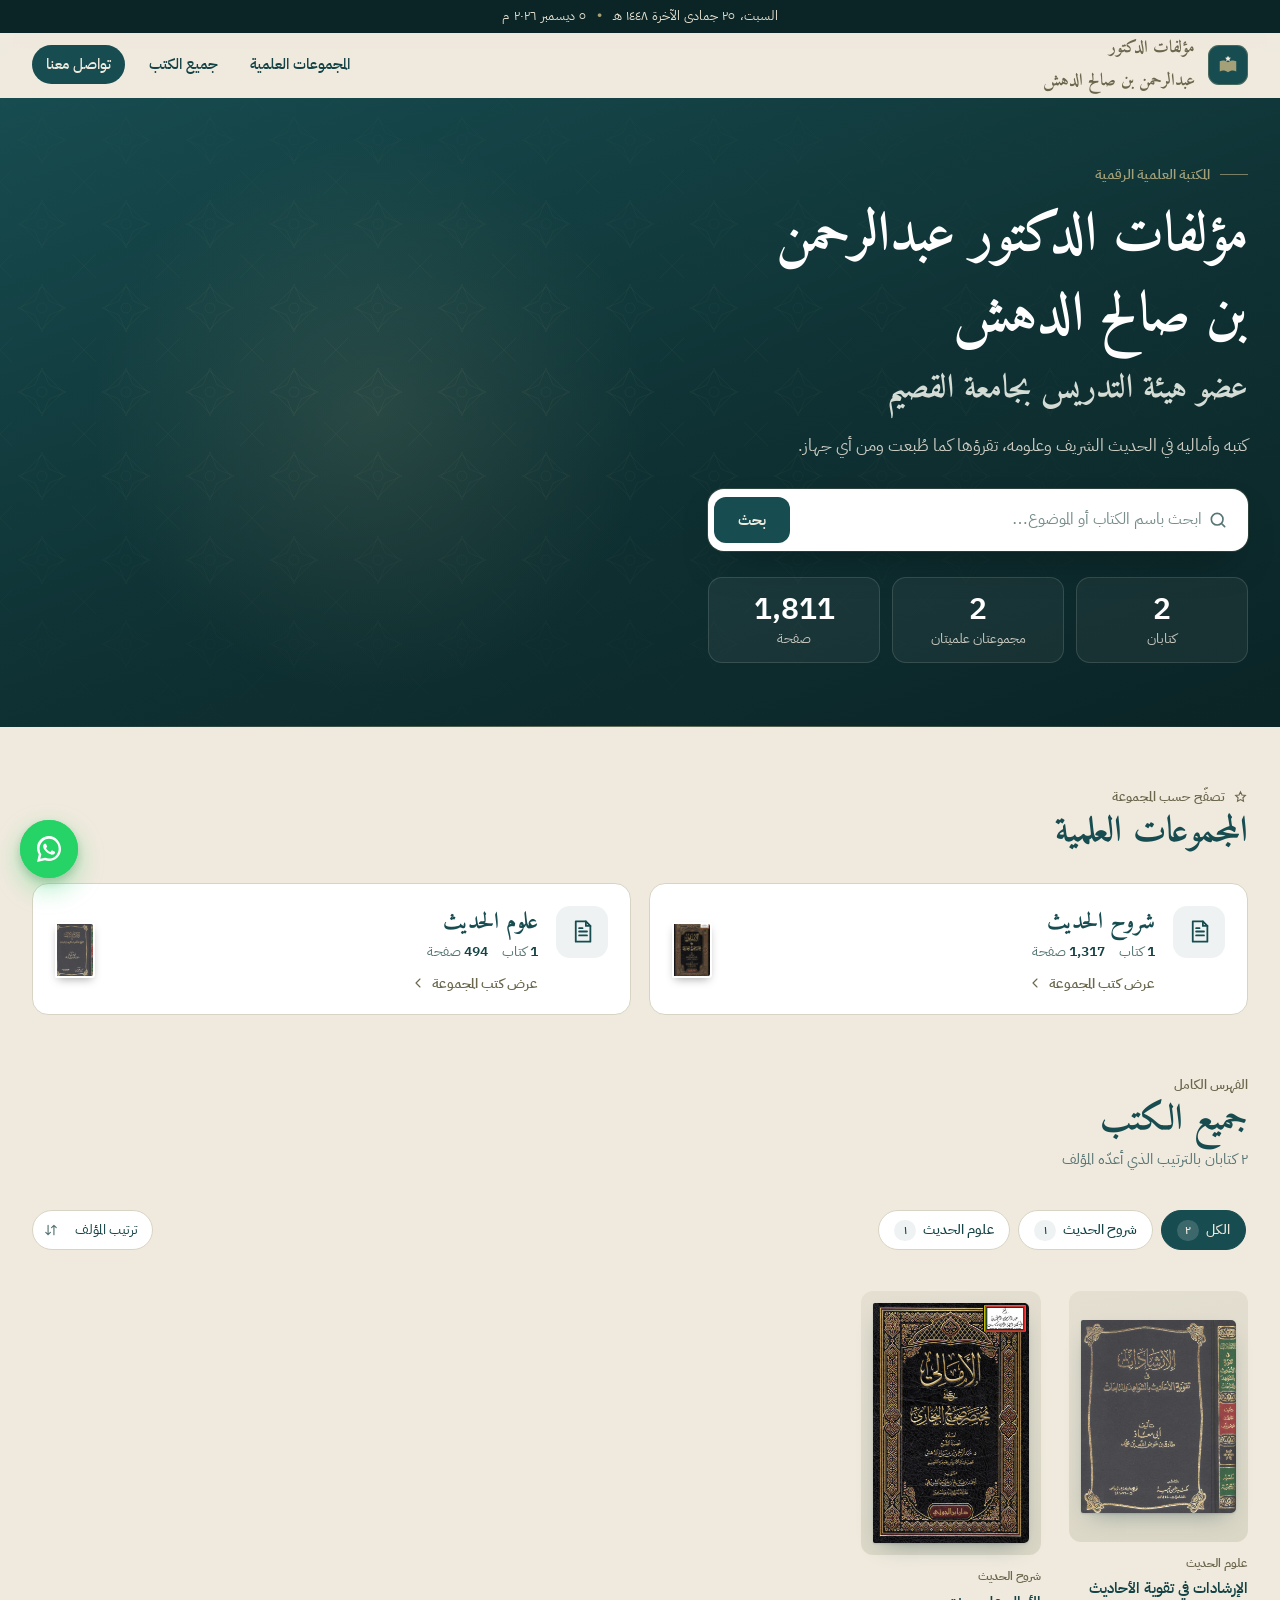
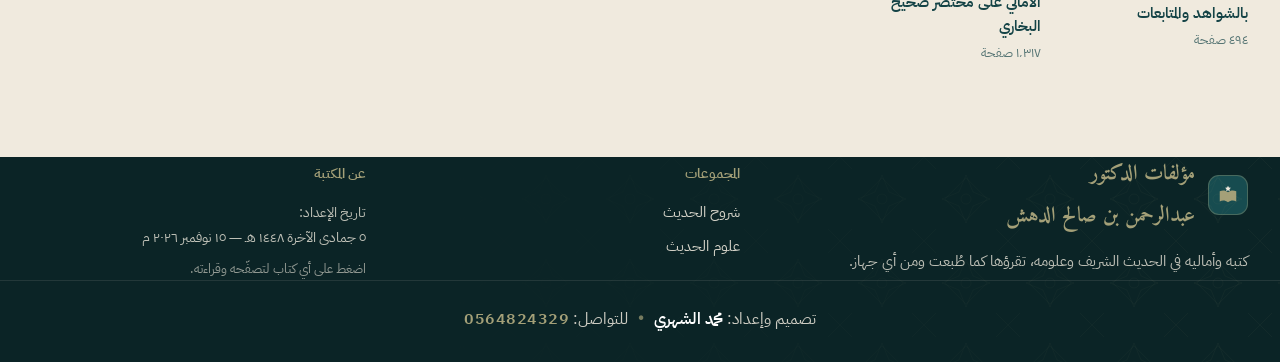
==== index.html @ 267d14ba "إطلاق مكتبة مؤلفات الدكتور عبدالرحمن بن صالح الدهش (تجريبية) — كتابان Co-Authored-By: Claude Opus 5." ====
<!doctype html>
<html lang="ar" dir="rtl">
<head>
<meta charset="utf-8">
<meta http-equiv="Cache-Control" content="no-cache">
<meta name="viewport" content="width=device-width,initial-scale=1">
<!-- SHARE:START (يُولَّد تلقائياً: python3 tools/configure.py رابط-الموقع) -->
<title>مؤلفات الدكتور عبدالرحمن بن صالح الدهش — عضو هيئة التدريس بجامعة القصيم</title>
<meta name="description" content="مكتبة رقمية مجانية لـعضو هيئة التدريس بجامعة القصيم: كتبه وأماليه في الحديث الشريف وعلومه، تقرؤها كما طُبعت ومن أي جهاز.، تُقرأ بتقليب الصفحات على الجوال والكمبيوتر.">
<meta property="og:type" content="website">
<meta property="og:locale" content="ar_SA">
<meta property="og:site_name" content="مؤلفات الدكتور عبدالرحمن بن صالح الدهش">
<meta property="og:title" content="مؤلفات الدكتور عبدالرحمن بن صالح الدهش — عضو هيئة التدريس بجامعة القصيم">
<meta property="og:description" content="مكتبة رقمية مجانية لـعضو هيئة التدريس بجامعة القصيم: كتبه وأماليه في الحديث الشريف وعلومه، تقرؤها كما طُبعت ومن أي جهاز.، تُقرأ بتقليب الصفحات على الجوال والكمبيوتر.">
<meta property="og:url" content="https://mohdalshehri.github.io/aldahash/">
<meta property="og:image" content="https://mohdalshehri.github.io/aldahash/assets/og.jpg">
<meta property="og:image:secure_url" content="https://mohdalshehri.github.io/aldahash/assets/og.jpg">
<meta property="og:image:type" content="image/jpeg">
<meta property="og:image:width" content="1200">
<meta property="og:image:height" content="630">
<meta property="og:image:alt" content="مؤلفات الدكتور عبدالرحمن بن صالح الدهش — عضو هيئة التدريس بجامعة القصيم">
<meta name="twitter:card" content="summary_large_image">
<meta name="twitter:title" content="مؤلفات الدكتور عبدالرحمن بن صالح الدهش — عضو هيئة التدريس بجامعة القصيم">
<meta name="twitter:description" content="مكتبة رقمية مجانية لـعضو هيئة التدريس بجامعة القصيم: كتبه وأماليه في الحديث الشريف وعلومه، تقرؤها كما طُبعت ومن أي جهاز.، تُقرأ بتقليب الصفحات على الجوال والكمبيوتر.">
<meta name="twitter:image" content="https://mohdalshehri.github.io/aldahash/assets/og.jpg">
<link rel="canonical" href="https://mohdalshehri.github.io/aldahash/">
<!-- SHARE:END -->
<link rel="apple-touch-icon" href="assets/apple-touch-icon.png">
<meta name="theme-color" content="#174c50">
<link rel="icon" href="data:image/svg+xml,%3Csvg xmlns='http://www.w3.org/2000/svg' viewBox='0 0 64 64'%3E%3Crect width='64' height='64' rx='14' fill='%23164e3b'/%3E%3Cpath d='M12 20c7-3 14-2 20 2v26c-6-4-13-5-20-2zM52 20c-7-3-14-2-20 2v26c6-4 13-5 20-2z' fill='%23c6a15b'/%3E%3Cpath d='M32 10l2.2 4.4 4.8.7-3.5 3.4.8 4.8-4.3-2.3-4.3 2.3.8-4.8-3.5-3.4 4.8-.7z' fill='%23f7f3e8'/%3E%3C/svg%3E">
<!-- THEME:START (يُولَّد تلقائياً: python3 tools/configure.py) --><style id="lib-theme">:root:root{--t-primary:#174c50;--t-primary-rgb:23 76 80;--t-primary-l:#25575b;--t-primary-2:#11393c;--t-primary-2-rgb:17 57 60;--t-primary-d:#0f3133;--t-primary-d-rgb:15 49 51;--t-primary-dd:#0b2426;--t-primary-dd-rgb:11 36 38;--t-stage:#091e20;--t-stage-rgb:9 30 32;--t-sheet:#0c2628;--t-zoom:#07181a;--t-annbar-rgb:12 38 40;--t-accent:#a4a078;--t-accent-rgb:164 160 120;--t-accent-2-rgb:164 160 120;--t-accent-m:#8b8866;--t-accent-text:#6a674d;--t-bg:#f0eade;--t-bg-rgb:240 234 222;--t-bg-2:#e2ddcc;--t-card:#faf9f5;--t-soft:#e6e0d1;--t-line:#d7d4c3;--t-line-2:#d6d4c3;--t-ink:#144346;--t-ink-rgb:20 67 70;--t-muted:#567574;--t-muted-2:#5d7a79;--t-on-dark-2:#e2ddcc;--t-on-dark-3:#e8e3d4;--t-placeholder:#778e8b;--t-chip:#e7e3d8;--t-chip-h:#e1dbca;--t-tint:#e2ddcc;--t-tint-2:#ece6d9;--t-pg:#f7f3ed;--t-pg-2:#e8e3d4;--t-pg-ink:#a5a88f;--t-fan:#0d2a2c;--t-line-h:#c1bfa9;--t-line-h2:#c3c1ac;--t-frame:#e4dfd1;--t-frame-2:#dbd7c6;--t-frame-h:#d9d5c4;--t-frame-h2:#d0cdb9;--t-dot:#9ca492;--t-highlight:#d4dcd5;--t-pat:url("data:image/svg+xml,%3Csvg xmlns='http://www.w3.org/2000/svg' width='84' height='84' viewBox='0 0 84 84'%3E%3Cg fill='none' stroke='%23a4a078' stroke-width='.7' stroke-opacity='.22'%3E%3Cpath d='M42 18l7 17 17 7-17 7-7 17-7-17-17-7 17-7z'/%3E%3Crect x='27' y='27' width='30' height='30' transform='rotate(45 42 42)'/%3E%3Ccircle cx='42' cy='42' r='5'/%3E%3Cpath d='M0 0l12 12M84 0L72 12M0 84l12-12M84 84L72 72'/%3E%3C/g%3E%3C/svg%3E")}</style><!-- THEME:END -->
<script>try{var _t=localStorage.getItem("lib-theme:"+location.pathname.replace(/[^/]*$/,""));if(_t){var _s=document.getElementById("lib-theme")||document.createElement("style");_s.id="lib-theme";_s.textContent=_t;if(!_s.parentNode)document.head.appendChild(_s)}}catch(e){}</script>
<link rel="stylesheet" href="assets/style.css?v=43">
<link rel="stylesheet" href="assets/home.css?v=51">
</head>
<body class="home">
<div class="datebar" id="today" aria-label="تاريخ اليوم"></div>

<header class="topbar" id="topbar">
  <div class="wrap">
    <a class="brand" href="./" aria-label="الصفحة الرئيسية">
      <span class="brand-mark"><svg viewBox="0 0 64 64" aria-hidden="true"><path d="M10 22c8-3.5 15-2.5 22 2.5v27c-7-5-14-6-22-2.5z M54 22c-8-3.5-15-2.5-22 2.5v27c7-5 14-6 22-2.5z" style="fill:var(--t-accent)"/><path d="M32 7l2.4 4.9 5.4.8-3.9 3.8.9 5.4L32 19.4l-4.8 2.5.9-5.4-3.9-3.8 5.4-.8z" style="fill:var(--t-bg)"/></svg></span>
      <span class="brand-txt"><b id="bTitle">المكتبة</b><small id="bAuthor"></small></span>
    </a>
    <nav class="nav" aria-label="التنقل الرئيسي">
      <a href="#colls">المجموعات العلمية</a>
      <a href="#library">جميع الكتب</a>
      <a href="#soon" id="navSoon" hidden>قيد الإعداد</a>
      <a href="#top" id="navTop" hidden>الأكثر قراءة</a>
      <a href="#" class="wa" id="navWa" hidden target="_blank" rel="noopener">تواصل معنا</a>
    </nav>
    <button class="tb-search" id="tbSearch" aria-label="البحث عن كتاب"><svg viewBox="0 0 24 24" fill="none" stroke="currentColor" stroke-width="2" stroke-linecap="round"><circle cx="11" cy="11" r="7"/><path d="m20 20-3.5-3.5"/></svg></button>
  </div>
</header>

<section class="hero" aria-labelledby="title">
  <div class="pat"></div><div class="hero-glow"></div>
  <div class="wrap">
    <div class="hero-txt">
      <span class="eyebrow rv">المكتبة العلمية الرقمية</span>
      <h1 class="rv d1"><span id="title">المكتبة</span><span class="au" id="author"></span></h1>
      <p class="lead rv d2" id="subtitle"></p>
      <form class="hsearch rv d3" id="sForm" role="search">
        <svg viewBox="0 0 24 24" fill="none" stroke="currentColor" stroke-width="2" stroke-linecap="round" aria-hidden="true"><circle cx="11" cy="11" r="7"/><path d="m20 20-3.5-3.5"/></svg>
        <label class="sr" for="q">ابحث في المكتبة</label>
        <input id="q" type="search" placeholder="ابحث باسم الكتاب أو الموضوع…" autocomplete="off" enterkeyhint="search">
        <button type="button" class="hs-clear" id="qClear" aria-label="مسح البحث">✕</button>
        <button type="submit">بحث</button>
      </form>
      <ul class="hfacts rv d4" id="facts"></ul>
    </div>
    <div class="fan rv d2" id="fan" aria-label="من مؤلفات المكتبة"></div>
  </div>
</section>

<div class="wrap stats-wrap">
<section class="stats" id="stats" hidden aria-label="إحصاءات المكتبة">
  <div class="stats-card">
    <div class="st-main">
      <div class="st-icon" aria-hidden="true"><svg viewBox="0 0 24 24" fill="none" stroke="currentColor" stroke-width="1.8" stroke-linecap="round" stroke-linejoin="round"><circle cx="9" cy="8" r="3.2"/><path d="M3 19.5c.8-3.2 3.2-5 6-5s5.2 1.8 6 5"/><circle cx="17" cy="9" r="2.4"/><path d="M15.6 14.6c2.6-.4 4.6 1.2 5.4 4.4"/></svg></div>
      <div class="st-vis">
        <div class="st-v">
          <div class="st-lbl">الزوار منذ إطلاق الموقع</div>
          <div class="st-big"><b id="stVisitors" dir="ltr">0</b><span>زائر</span></div>
        </div>
        <div class="st-v st-v2" id="st28Box" hidden>
          <div class="st-lbl">آخر 28 يوماً</div>
          <div class="st-big"><b id="st28" dir="ltr">0</b><span>زائر</span></div>
        </div>
      </div>
    </div>
    <div class="st-mini">
      <div class="st-chip"><b id="stBooks" dir="ltr">0</b><span>كتاباً</span></div>
      <div class="st-chip" id="stCountriesChip" hidden><b id="stCountries" dir="ltr">0</b><span>دولة</span></div>
    </div>
    <div class="st-countries" id="stCountryBox" hidden>
      <div class="st-sub">الزوار حسب الدولة</div>
      <ul id="stCountryList"></ul>
    </div>
  </div>
</section>
</div>

<section class="sec soon-sec" id="soon" aria-labelledby="soonH" hidden>
  <div class="wrap">
    <div class="soon-box rv">
      <div class="soon-head">
        <span class="soon-ic" aria-hidden="true"><svg viewBox="0 0 24 24" fill="none" stroke="currentColor" stroke-width="1.7" stroke-linecap="round" stroke-linejoin="round"><path d="M6 3h12M6 21h12"/><path d="M7 3c0 5 4 6 5 9-1 3-5 4-5 9M17 3c0 5-4 6-5 9 1 3 5 4 5 9"/><path d="M9.5 18.5h5"/></svg></span>
        <div><div class="soon-kicker">قريباً بإذن الله</div><h2 id="soonH">كتب قيد الإعداد</h2><p id="soonSub"></p></div>
      </div>
      <div class="soon-row" id="soonRow"></div>
    </div>
  </div>
</section>

<section class="sec" id="colls" aria-labelledby="collsH" hidden>
  <div class="wrap">
    <div class="sec-head rv">
      <div><div class="sec-kicker"><svg viewBox="0 0 24 24" fill="none" stroke="currentColor" stroke-width="1.8"><path d="M12 3l2.4 4.9 5.4.8-3.9 3.8.9 5.4L12 15.4l-4.8 2.5.9-5.4-3.9-3.8 5.4-.8z"/></svg>تصفّح حسب المجموعة</div>
      <h2 id="collsH">المجموعات العلمية</h2></div>
    </div>
    <div class="colls" id="collList"></div>
  </div>
</section>

<section class="cont" id="cont" hidden aria-labelledby="contH">
  <div class="wrap">
    <div class="sec-head rv"><div><div class="sec-kicker">محفوظ في جهازك</div><h2 id="contH">تابع القراءة</h2></div></div>
    <div class="cont-row" id="contRow"></div>
  </div>
</section>

<section class="sec" id="top" aria-labelledby="topH" hidden>
  <div class="wrap">
    <div class="sec-head rv"><div><div class="sec-kicker">بحسب عدد المشاهدات</div><h2 id="topH">الأكثر قراءة</h2></div></div>
    <div class="row rank rv" id="topRow"></div>
  </div>
</section>

<section class="sec" id="library" aria-labelledby="libH">
  <div class="wrap">
    <div class="sec-head rv"><div><div class="sec-kicker">الفهرس الكامل</div><h2 id="libH">جميع الكتب</h2><p id="libSub"></p></div></div>
    <div class="lib-bar" id="libBar">
      <nav class="cats" id="cats" aria-label="تصنيفات الكتب" hidden></nav>
      <label class="sortbox"><span class="sr">ترتيب الكتب</span>
        <select id="sort"><option value="">ترتيب المؤلف</option><option value="new">الأحدث إضافة</option><option value="az">أبجدياً</option><option value="pages">الأكبر حجماً</option></select>
        <svg viewBox="0 0 24 24" fill="none" stroke="currentColor" stroke-width="2" stroke-linecap="round" stroke-linejoin="round" aria-hidden="true"><path d="M7 4v16M3 16l4 4 4-4M17 20V4M13 8l4-4 4 4"/></svg>
      </label>
    </div>
    <div class="res-line" id="resLine" hidden><span class="count" id="count" hidden></span><span id="resTxt"></span><button type="button" id="resClear">عرض كل الكتب</button></div>
    <main class="shelf" id="shelf" aria-live="polite">
<!-- SEO:START (يُولَّد تلقائياً: python3 tools/build_seo.py — لا تعدّل هنا) -->
<noscript>
<style>#shelf>noscript{display:block;grid-column:1/-1}.seo-ns{line-height:1.9}.seo-ns h2{font-family:var(--display);color:var(--emerald);margin:0 0 6px}.seo-ns h3{color:var(--gold);margin:22px 0 6px;font-size:18px}.seo-ns ul{margin:0;padding-inline-start:22px}.seo-ns a{color:var(--ink)}</style>
<section class="seo-ns" aria-label="قائمة الكتب">
<h2>مؤلفات الدكتور عبدالرحمن بن صالح الدهش — الدكتور عبدالرحمن بن صالح الدهش</h2>
<p>كتبه وأماليه في الحديث الشريف وعلومه، تقرؤها كما طُبعت ومن أي جهاز: كتابان تُقرأ مجاناً بتقليب الصفحات على الجوال والكمبيوتر.</p>
<h3>شروح الحديث</h3><ul><li><a href="kitab/b02.html">الأمالي على مختصر صحيح البخاري</a></li></ul>
<h3>علوم الحديث</h3><ul><li><a href="kitab/b01.html">الإرشادات في تقوية الأحاديث بالشواهد والمتابعات</a></li></ul>
</section>
</noscript>
<!-- SEO:END -->
</main>
  </div>
</section>

<footer class="foot">
  <div class="pat"></div>
  <div class="wrap foot-in">
    <div class="foot-about">
      <a class="brand" href="./"><span class="brand-mark"><svg viewBox="0 0 64 64" aria-hidden="true"><path d="M10 22c8-3.5 15-2.5 22 2.5v27c-7-5-14-6-22-2.5z M54 22c-8-3.5-15-2.5-22 2.5v27c7-5 14-6 22-2.5z" style="fill:var(--t-accent)"/><path d="M32 7l2.4 4.9 5.4.8-3.9 3.8.9 5.4L32 19.4l-4.8 2.5.9-5.4-3.9-3.8 5.4-.8z" style="fill:var(--t-bg)"/></svg></span>
        <span class="brand-txt"><b id="fTitle"></b><small id="fAuthor"></small></span></a>
      <p id="fSub"></p>
    </div>
    <div><h4>المجموعات</h4><ul id="fCats"></ul></div>
    <div id="foot"><h4>عن المكتبة</h4></div>
  </div>
  <div class="foot-bot"><div class="wrap"><div class="credit">تصميم وإعداد: <b>محمد الشهري</b><span class="sep">•</span>للتواصل: <a href="https://wa.me/966564824329" target="_blank" rel="noopener" dir="ltr">0564824329</a></div></div></div>
</footer>

<a class="wa-fab" id="waFab" hidden target="_blank" rel="noopener" aria-label="تواصل عبر واتساب">
  <svg viewBox="0 0 32 32" aria-hidden="true"><path fill="currentColor" d="M16.04 3C9.4 3 4 8.36 4 14.97c0 2.3.65 4.45 1.8 6.28L4 29l7.97-1.76a12.1 12.1 0 0 0 4.07.7C22.66 27.94 28 22.6 28 15.97 28 9.36 22.66 3 16.04 3Zm0 22.6c-1.3 0-2.56-.25-3.72-.73l-.27-.11-4.73 1.04 1.06-4.55-.18-.29a9.6 9.6 0 0 1-1.6-5.3c0-5.3 4.04-9.97 9.44-9.97 5.32 0 9.6 4.47 9.6 9.97 0 5.42-4.28 9.94-9.6 9.94Zm5.3-7.2c-.29-.15-1.72-.85-1.98-.95-.27-.1-.46-.15-.66.15-.19.29-.75.95-.92 1.14-.17.2-.34.22-.63.08-.29-.15-1.22-.45-2.33-1.43-.86-.77-1.44-1.71-1.61-2-.17-.3-.02-.45.13-.6.13-.13.29-.34.44-.51.14-.17.19-.29.29-.49.1-.2.05-.37-.03-.51-.07-.15-.65-1.57-.9-2.15-.23-.56-.47-.49-.65-.5h-.56c-.2 0-.51.08-.78.37-.27.29-1.02 1-1.02 2.43s1.05 2.82 1.2 3.02c.14.2 2.06 3.14 5 4.4.7.3 1.24.48 1.67.62.7.22 1.34.19 1.84.12.56-.08 1.72-.7 1.97-1.38.24-.68.24-1.26.17-1.38-.07-.12-.27-.2-.56-.34Z"/></svg>
  <span class="wa-tip">تواصل معنا</span>
</a>
<script src="assets/common.js?v=40"></script>
<script>
(async function () {
  const { loadLibrary, readerUrl, ar, store, en, track, hits, bookPath, plural } = window.Lib;
  const $ = (id) => document.getElementById(id);
  const data = await loadLibrary();
  const site = data.site, books = data.books;
  // «جديد»: كتاب أُضيف بعد إطلاق المكتبة (site.preparedDate) وخلال آخر site.newDays يوماً (45 افتراضياً)
  const NEW_DAYS = +site.newDays || 45, launch = String(site.preparedDate || "").slice(0, 10);
  const isNew = (b) => { const d = String(b.added || "").slice(0, 10); if (!/^\d{4}-\d{2}-\d{2}$/.test(d) || (launch && d <= launch)) return false; return (Date.now() - Date.parse(d)) / 86400000 <= NEW_DAYS; };
  const plain = (x) => (x || "").replace(/[ً-ْ]/g, "");
  const el = (tag, cls, txt) => { const e = document.createElement(tag); if (cls) e.className = cls; if (txt != null) e.textContent = txt; return e; };

  // ===== النصوص الأساسية =====
  if (site.title) { $("title").textContent = site.title; document.title = plain(site.title) + (site.author ? " — " + site.author : ""); }
  $("author").textContent = site.author || ""; $("author").hidden = !site.author;
  $("subtitle").textContent = site.subtitle || ""; $("subtitle").hidden = !site.subtitle;
  // الشعار (الشريط العلوي والتذييل): brandTitle/brandSub من books.json، وإن لم توجد فالعنوان والمؤلف
  $("bTitle").textContent = $("fTitle").textContent = site.brandTitle || site.title || "المكتبة";
  $("bAuthor").textContent = $("fAuthor").textContent = site.brandSub || site.author || "";
  $("fSub").textContent = site.subtitle || "";
  // اسم المؤلف بالخط اليدوي (اختياري): "nameArt": "assets/name.svg" — يظهر في الشعار والتذييل وتحت العنوان بلون الهوية
  if (site.nameArt) {
    const label = site.brandSub || site.author || "";
    const art = () => { const s = el("span", "name-art"); s.setAttribute("role", "img"); s.setAttribute("aria-label", label); s.style.setProperty("--na", `url("${new URL(site.nameArt, location.href).href}")`); return s; };
    const img = new Image(); img.onload = () => { if (img.naturalWidth && img.naturalHeight) document.documentElement.style.setProperty("--na-ratio", img.naturalWidth / img.naturalHeight); }; img.src = site.nameArt;
    document.querySelectorAll(".brand-txt").forEach((bt) => { bt.classList.add("has-art"); bt.querySelectorAll("b,small").forEach((x) => x.classList.add("sr")); bt.appendChild(art()); });
    const au = $("author"); au.classList.add("has-art"); au.replaceChildren(art()); au.hidden = false;
  }

  // عنوان المكتبة كاملاً بالخط اليدوي (اختياري، v39): "titleArt": "assets/title.svg" — يحل محل العنوان وسطر المؤلف في القسم الافتتاحي.
  // داخل SVG: الأجزاء class="t" تأخذ لون العنوان، و class="n" لون سطر المؤلف (حسب الهوية)، وبدون class تبقى بألوانها.
  if (site.titleArt) {
    const h1 = $("title").parentNode, label = plain(site.title || "") + (site.author ? " — " + site.author : "") + (site.tagline ? " — " + site.tagline : "");
    h1.style.visibility = "hidden";
    const show = (node) => { const box = el("span", "title-art"); box.appendChild(node); h1.classList.add("h1-art"); h1.replaceChildren(el("span", "sr", label), box); h1.style.visibility = ""; };
    (async () => {
      try {
        const r = await fetch(site.titleArt, { cache: "no-cache" }), t = await r.text();
        const sv = new DOMParser().parseFromString(t, "image/svg+xml").documentElement;
        if (!r.ok || sv.nodeName.toLowerCase() !== "svg") throw 0;
        sv.querySelectorAll("script,foreignObject").forEach((x) => x.remove());
        sv.removeAttribute("width"); sv.removeAttribute("height"); sv.removeAttribute("role"); sv.removeAttribute("aria-label"); sv.setAttribute("aria-hidden", "true");
        show(document.importNode(sv, true));
      } catch (e) { const im = new Image(); im.alt = ""; im.onload = () => show(im); im.onerror = () => { h1.style.visibility = ""; }; im.src = site.titleArt; }
    })();
  }

  // تاريخ اليوم (هجري وميلادي)
  const fmtH = (d) => new Intl.DateTimeFormat("ar-SA-u-ca-islamic-umalqura-nu-arab", { weekday: "long", day: "numeric", month: "long", year: "numeric" }).format(d);
  const fmtG = (d) => new Intl.DateTimeFormat("ar-SA-u-ca-gregory-nu-arab", { day: "numeric", month: "long", year: "numeric" }).format(d) + " م";
  const fmtH2 = (d) => new Intl.DateTimeFormat("ar-SA-u-ca-islamic-umalqura-nu-arab", { day: "numeric", month: "long", year: "numeric" }).format(d);
  const now = new Date(), tb = $("today");
  [fmtH(now), fmtG(now)].forEach((txt, i) => { if (i) tb.appendChild(el("span", "sep", "•")); tb.appendChild(el("span", "", txt)); });

  // ===== التصنيفات =====
  // الكتاب له تصنيف أساسي (category) ويمكن أن يتبع تصنيفات إضافية (alsoIn) دون أن يتكرر في «الكل»
  const catsOf = (b) => [b.category, ...(Array.isArray(b.alsoIn) ? b.alsoIn : [])].filter(Boolean);
  const cats = (site.categories || []).filter((c) => books.some((b) => catsOf(b).includes(c)));
  books.forEach((b) => catsOf(b).forEach((c) => { if (!cats.includes(c)) cats.push(c); }));
  const inCat = (c) => books.filter((b) => catsOf(b).includes(c));
  const pagesOf = (list) => list.reduce((a, b) => a + (+b.pages || 0), 0);
  // ===== المجموعات الرئيسية (site.groups، v40): مجموعة ← تصنيفات ← كتب. بدونها يبقى العرض كما كان =====
  const GROUPS = [];
  if (Array.isArray(site.groups) && site.groups.length) {
    // كل المجموعات وتصنيفاتها تظهر دائماً حتى لو كانت فارغة (حالة «لا توجد كتب» أنيقة)، والأعداد محسوبة من الكتب الفعلية
    // عنصر في cats قد يكون قسماً فرعياً {title, cats:[…]} (مثل «أبحاث علمية محكمة» وتحته تصنيفان) — v44
    site.groups.forEach((g) => { if (!g || !g.name) return; const flat = [], secs = [];
      (g.cats || []).forEach((c) => { if (c && typeof c === "object" && Array.isArray(c.cats)) { const cs = c.cats.filter(Boolean); secs.push({ title: c.title || "", cats: cs, at: flat.length }); flat.push(...cs); } else if (c) flat.push(c); });
      GROUPS.push({ name: g.name, desc: g.desc || "", icon: g.icon || "", cats: flat, secs }); });
    const rest = cats.filter((c) => !GROUPS.some((g) => g.cats.includes(c)));
    if (rest.length) GROUPS.push({ name: "أخرى", desc: "", icon: "book", cats: rest });
  }
  const catDesc = (c) => (site.catDesc && site.catDesc[c]) || "";
  const isDirect = (g) => g && g.cats.length === 1 && g.cats[0] === g.name; // مجموعة بلا تصنيفات فرعية
  const LB = site.catLabels || {}; const lbT = (c) => (LB[c] && LB[c].t) || c, lbS = (c) => (LB[c] && LB[c].s) || ""; // v45
  const secOf = (c) => { for (const g of GROUPS) for (const x of g.secs || []) if (x.cats.includes(c)) return x.title; return ""; };
  const grpOf = (c) => (GROUPS.find((g) => g.cats.includes(c)) || {}).name || "";
  const inGrp = (g) => books.filter((b) => catsOf(b).some((c) => g.cats.includes(c)));

  // حقائق سريعة (محسوبة من بيانات المكتبة فقط)
  const facts = $("facts");
  const fact = (n, t) => { if (!n) return; const li = el("li"); const b = el("b", "", en(n)); b.dir = "ltr"; li.append(b, el("span", "", t)); facts.appendChild(li); };
  fact(books.length, plural(books.length, "book")); { const ng = GROUPS.length || cats.length; fact(ng, plural(ng, "group")); } fact(pagesOf(books), plural(pagesOf(books), "page"));

  // واتساب
  let waNum = String(site.whatsapp || "").replace(/[^0-9]/g, "");
  if (waNum.startsWith("00")) waNum = waNum.slice(2);
  if (/^05\d{8}$/.test(waNum)) waNum = "966" + waNum.slice(1); else if (/^5\d{8}$/.test(waNum)) waNum = "966" + waNum;
  if (waNum) {
    const fab = $("waFab"), msg = site.whatsappMsg || ("السلام عليكم ورحمة الله، تواصلت معكم من موقع " + plain(site.title || "المكتبة"));
    fab.href = $("navWa").href = "https://wa.me/" + waNum + "?text=" + encodeURIComponent(msg);
    if (site.whatsappLabel) fab.querySelector(".wa-tip").textContent = site.whatsappLabel;
    fab.hidden = false; $("navWa").hidden = false;
  }

  // ===== الأغلفة: صورة الغلاف، أو الصفحة الأولى من الكتاب إن لم يوجد غلاف =====
  const coverCache = {}; let pdfjsP = null;
  function coverFromPdf(b) {
    if (!coverCache[b.file]) coverCache[b.file] = (async () => {
      pdfjsP = pdfjsP || import("./lib/pdf.min.mjs").then((m) => { m.GlobalWorkerOptions.workerSrc = "lib/pdf.worker.min.mjs"; return m; });
      const pdfjs = await pdfjsP;
      const doc = await pdfjs.getDocument({ url: b.file, disableAutoFetch: true }).promise;
      const page = await doc.getPage(1), vp0 = page.getViewport({ scale: 1 }), vp = page.getViewport({ scale: 420 / vp0.width });
      const c = document.createElement("canvas"); c.width = vp.width; c.height = vp.height; c.dir = "ltr";
      const cx = c.getContext("2d"); cx.direction = "ltr";
      await page.render({ canvasContext: cx, viewport: vp }).promise; doc.destroy();
      return c.toDataURL("image/jpeg", 0.85);
    })();
    return coverCache[b.file];
  }
  const lazy = new IntersectionObserver((ents) => ents.forEach((en_) => {
    if (!en_.isIntersecting) return; lazy.unobserve(en_.target);
    const holder = en_.target, b = holder._book;
    coverFromPdf(b).then((src) => { const img = new Image(); img.alt = ""; img.src = src; holder.replaceChildren(img); }).catch((e) => { console.warn(e); holder.querySelector(".ph").classList.remove("loading"); });
  }), { rootMargin: "300px" });
  function coverInto(holder, b) {
    if (b.cover) {
      // الغلاف: تحميل كسول + إعادة محاولة مرتين عند فشل الشبكة، ثم الصفحة الأولى من الكتاب كبديل
      const img = new Image(); img.loading = "lazy"; img.alt = b.title || ""; img.dataset.try = "0";
      holder.classList.add("ld");
      img.onload = () => { holder.classList.remove("ld"); };
      img.onerror = () => {
        const t = +img.dataset.try + 1; img.dataset.try = t;
        if (t <= 2) { setTimeout(() => { img.src = b.cover + (b.cover.includes("?") ? "&" : "?") + "r=" + t + Date.now(); }, 600 * t); return; }
        img.remove(); holder.classList.remove("ld");
        holder.appendChild(el("div", "ph loading", b.title)); holder._book = b; lazy.observe(holder);
      };
      img.src = b.cover; holder.appendChild(img); return;
    }
    holder.appendChild(el("div", "ph loading", b.title)); holder._book = b; lazy.observe(holder);
  }

  // ===== بطاقة الكتاب =====
  function card(b) {
    const a = el("a", "card"); a.href = readerUrl(b); a.dataset.path = bookPath(b);
    const fr = el("div", "frame"), cv = el("div", "cv"); coverInto(cv, b); fr.appendChild(cv);
    if (isNew(b)) { fr.appendChild(el("span", "new-badge", "جديد")); a.classList.add("is-new"); }
    a.appendChild(fr);
    if (b.category) a.appendChild(el("div", "card-tag", catsOf(b).map((c) => lbT(c) + (lbS(c) ? " · " + lbS(c) : "")).join(" • ")));
    a.appendChild(el("h3", "", b.title)); a.title = b.title;
    const m = el("div", "meta"); if (b.pages) m.appendChild(el("span", "", ar(b.pages) + " " + plural(b.pages, "page")));
    const vw = el("span", "views"); vw.hidden = true; m.appendChild(vw); a.appendChild(m);
    return a;
  }

  // ===== مروحة الأغلفة في القسم الرئيسي: أكبر كتاب في كل مجموعة =====
  const withCover = books.filter((b) => b.cover);
  let feat = [...new Set(cats.map((c) => inCat(c).filter((b) => b.cover).sort((x, y) => (+y.pages || 0) - (+x.pages || 0))[0]).filter(Boolean))];
  withCover.slice().sort((x, y) => (+y.pages || 0) - (+x.pages || 0)).forEach((b) => { if (feat.length < 3 && !feat.includes(b)) feat.push(b); });
  feat = feat.slice(0, 3).sort((x, y) => (+x.pages || 0) - (+y.pages || 0)); // الأكبر في المنتصف (آخر عنصر)
  if (feat.length === 3) {
    const pos = ["side r", "side l", "c"]; // الأكبر في المنتصف، والأصغران على الجانبين
    feat.forEach((b, i) => { const a = el("a", pos[i]); a.href = readerUrl(b); a.title = b.title; a.setAttribute("aria-label", b.title);
      const img = new Image(); img.alt = ""; img.src = b.cover; img.decoding = "async"; a.appendChild(img); $("fan").appendChild(a); });
  } else $("fan").hidden = true;

  // ===== بطاقات المجموعات =====
  const ICONS = {
    quran: '<path d="M4 6.5C6.5 5.3 9.2 5.5 12 7.3v10.2c-2.8-1.8-5.5-2-8-.8z"/><path d="M20 6.5c-2.5-1.2-5.2-1-8 .8v10.2c2.8-1.8 5.5-2 8-.8z"/><path d="M5 21l14-3.5M19 21L5 17.5"/>',
    fiqh: '<path d="M12 3v18M7 21h10"/><path d="M5 7h14"/><path d="M5 7l-3 7a3 3 0 0 0 6 0z"/><path d="M19 7l-3 7a3 3 0 0 0 6 0z"/><circle cx="12" cy="4.5" r="1.4"/>',
    tashih: '<path d="M12 2.8l2.3 1.7 2.8-.2.9 2.7 2.4 1.5-.8 2.7.8 2.7-2.4 1.5-.9 2.7-2.8-.2L12 19.6l-2.3-1.7-2.8.2-.9-2.7-2.4-1.5.8-2.7-.8-2.7L6 7.2l.9-2.7 2.8.2z"/><path d="m8.8 11.4 2.2 2.2 4.3-4.4"/>',
    hadith: '<path d="M6 3h9l4 4v14H6z"/><path d="M15 3v4h4M9 12h7M9 15.5h7M9 9h3"/>',
    sira: '<path d="M4 21V11l8-6 8 6v10"/><path d="M9 21v-6a3 3 0 0 1 6 0v6"/><path d="M12 2v3"/>',
    dawah: '<path d="M10 2.5h4M12 2.5V5"/><path d="M8 9a4 4 0 0 1 8 0v7a3 3 0 0 1-3 3h-2a3 3 0 0 1-3-3z"/><path d="M8 9h8M9.5 21.5h5"/><path d="M12 12.5c-1 1-1 2.2 0 3.2 1-1 1-2.2 0-3.2z"/>',
    thesis: '<path d="M2.5 9 12 4.5 21.5 9 12 13.5z"/><path d="M6.5 11v4.5c0 1.6 2.5 3 5.5 3s5.5-1.4 5.5-3V11"/><path d="M21.5 9v5"/>',
    family: '<path d="M3.5 11 12 4l8.5 7"/><path d="M5.5 9.5V20h13V9.5"/><circle cx="9.5" cy="12.6" r="1.6"/><circle cx="14.5" cy="12.6" r="1.6"/><path d="M7 20v-2.2a2.5 2.5 0 0 1 5 0V20M12 20v-2.2a2.5 2.5 0 0 1 5 0V20"/>',
    tarbiya: '<path d="M12 21v-9"/><path d="M12 12c0-4 3-6.5 7-6.5 0 4-3 6.5-7 6.5z"/><path d="M12 14.5C12 11.5 9.8 9.5 6 9.5c0 3 2.2 5 6 5z"/><path d="M7 21h10"/>',
    mawaith: '<path d="M4 5.5h16v10H11l-4.5 4v-4H4z"/><path d="M12 13.2s-3.2-1.9-3.2-4a1.7 1.7 0 0 1 3.2-.8 1.7 1.7 0 0 1 3.2.8c0 2.1-3.2 4-3.2 4z"/>',
    heart: '<path d="M12 20s-7.5-4.6-7.5-10.2A4.3 4.3 0 0 1 12 7.2a4.3 4.3 0 0 1 7.5 2.6C19.5 15.4 12 20 12 20z"/>',
    book: '<path d="M5 4h11a3 3 0 0 1 3 3v13H8a3 3 0 0 1-3-3z"/><path d="M5 17a3 3 0 0 1 3-3h11"/>'
  };
  const iconFor = (c) => /^(ال)?علم( |$)|طلب العلم/.test(c) ? ICONS.thesis : /آداب|الآداب|أخلاق|اخلاق/.test(c) ? ICONS.heart : /قرآن|القرآن|تفسير|تجويد/.test(c) ? ICONS.quran : /فقه|أصول|اصول/.test(c) ? ICONS.fiqh : /تصحيح|عقيد|عقائد/.test(c) ? ICONS.tashih
    : /حديث|سنة|السنة/.test(c) ? ICONS.hadith : /سيرة|السيرة/.test(c) ? ICONS.sira : /تربو|تربي|سلوك/.test(c) ? ICONS.tarbiya : /أسر|اسر|الأسرة|زواج/.test(c) ? ICONS.family : /مواعظ|موعظ|رقائق|خطب/.test(c) ? ICONS.mawaith : /دعو/.test(c) ? ICONS.dawah : /رسائل|رسالة|أطروح|ماجستير|دكتوراه/.test(c) ? ICONS.thesis : /علمي|علوم/.test(c) ? ICONS.thesis : ICONS.book;
  const svg = (p) => '<svg viewBox="0 0 24 24" fill="none" stroke="currentColor" stroke-width="1.6" stroke-linecap="round" stroke-linejoin="round" aria-hidden="true">' + p + "</svg>";
  if (cats.length && !GROUPS.length) {
    $("colls").hidden = false;
    $("collList").dataset.n = cats.length;
    cats.forEach((c, i) => {
      const list = inCat(c);
      const btn = el("button", "coll rv"); btn.type = "button"; btn.dataset.val = c; btn.style.transitionDelay = (i * 0.07) + "s";
      const ic = el("span", "coll-ic"); ic.innerHTML = svg(iconFor(c)); btn.appendChild(ic);
      const tx = el("span", "coll-txt"); tx.appendChild(el("h3", "", c));
      const meta = el("span", "coll-meta"); meta.innerHTML = "<span><b></b> <span class=\"w\"></span></span><span><b></b> <span class=\"w\"></span></span>";
      meta.querySelectorAll("b")[0].textContent = en(list.length); meta.querySelectorAll("b")[1].textContent = en(pagesOf(list));
      meta.querySelectorAll(".w")[0].textContent = plural(list.length, "book"); meta.querySelectorAll(".w")[1].textContent = plural(pagesOf(list), "page"); tx.appendChild(meta); btn.appendChild(tx);
      const cvs = el("span", "coll-covers"); list.filter((b) => b.cover).slice(0, 3).forEach((b) => { const im = new Image(); im.alt = ""; im.loading = "lazy"; im.src = b.cover; cvs.appendChild(im); }); btn.appendChild(cvs);
      const go = el("span", "coll-go"); go.innerHTML = "عرض كتب المجموعة " + svg('<path d="M15 6l-6 6 6 6"/>'); btn.appendChild(go);
      btn.setAttribute("aria-label", c + " — " + list.length + " " + plural(list.length, "book"));
      btn.onclick = () => { setCat(curCat === c ? "" : c); goLib(); };
      $("collList").appendChild(btn);
      const li = el("li"); const a = el("a", "", c); a.href = "#library"; a.onclick = (e) => { e.preventDefault(); setCat(c); goLib(); }; li.appendChild(a); $("fCats").appendChild(li);
    });
  }

  // ===== كتب قيد الإعداد (data.upcoming): بلا ملفات، فلا تدخل «الكل» ولا عدد الكتب والصفحات =====
  const soon = Array.isArray(data.upcoming) ? data.upcoming.filter((x) => x && x.title) : [];
  const soonTitle = site.upcomingTitle || "كتب قيد الإعداد";
  function soonToast(t) {
    let el_ = document.getElementById("soonToast");
    if (!el_) { el_ = el("div", "soon-toast"); el_.id = "soonToast"; el_.setAttribute("role", "status"); document.body.appendChild(el_); }
    el_.textContent = t; el_.classList.add("show"); clearTimeout(soonToast._t); soonToast._t = setTimeout(() => el_.classList.remove("show"), 2600);
  }
  if (soon.length) {
    $("soon").hidden = false; $("navSoon").hidden = false; $("navSoon").textContent = "قيد الإعداد";
    $("soonH").textContent = soonTitle;
    $("soonSub").textContent = ar(soon.length) + " " + plural(soon.length, "work") + " يعمل عليها المؤلف، وتُضاف للمكتبة فور اكتمالها.";
    soon.forEach((b) => {
      const c = el("div", "soon-card"); c.tabIndex = 0; c.setAttribute("role", "button"); c.setAttribute("aria-label", b.title + " — قيد الإعداد"); c.title = b.title;
      const fr = el("div", "soon-frame");
      if (b.cover) { const im = new Image(); im.loading = "lazy"; im.alt = b.title; im.src = b.cover; fr.appendChild(im); } else fr.appendChild(el("div", "ph", b.title));
      fr.appendChild(el("span", "soon-badge", "قيد الإعداد"));
      c.append(fr, el("h3", "", b.title));
      if (b.note) c.appendChild(el("div", "soon-note", b.note));
      const tell = () => soonToast("«" + b.title + "» قيد الإعداد، ويُتاح قريباً بإذن الله");
      c.onclick = tell; c.onkeydown = (e) => { if (e.key === "Enter" || e.key === " ") { e.preventDefault(); tell(); } };
      $("soonRow").appendChild(c);
    });
    // بطاقة أولى مميزة في «المجموعات العلمية»
    if (!$("colls").hidden && !GROUPS.length) {
      const btn = el("button", "coll coll-soon rv"); btn.type = "button";
      const ic = el("span", "coll-ic"); ic.innerHTML = '<svg viewBox="0 0 24 24" fill="none" stroke="currentColor" stroke-width="1.6" stroke-linecap="round" stroke-linejoin="round" aria-hidden="true"><path d="M6 3h12M6 21h12"/><path d="M7 3c0 5 4 6 5 9-1 3-5 4-5 9M17 3c0 5-4 6-5 9 1 3 5 4 5 9"/><path d="M9.5 18.5h5"/></svg>'; btn.appendChild(ic);
      const tx = el("span", "coll-txt"); tx.appendChild(el("h3", "", soonTitle));
      const meta = el("span", "coll-meta"); meta.innerHTML = "<span><b></b> " + plural(soon.length, "book") + "</span><span>قريباً</span>"; meta.querySelector("b").textContent = en(soon.length); tx.appendChild(meta); btn.appendChild(tx);
      const cvs = el("span", "coll-covers"); soon.filter((b) => b.cover).slice(0, 3).forEach((b) => { const im = new Image(); im.alt = ""; im.loading = "lazy"; im.src = b.cover; cvs.appendChild(im); }); btn.appendChild(cvs);
      const go = el("span", "coll-go"); go.innerHTML = 'عرض الكتب <svg viewBox="0 0 24 24" fill="none" stroke="currentColor" stroke-width="1.6" stroke-linecap="round" stroke-linejoin="round" aria-hidden="true"><path d="M15 6l-6 6 6 6"/></svg>'; btn.appendChild(go);
      btn.onclick = () => { const y = $("soon").getBoundingClientRect().top + scrollY - $("topbar").offsetHeight - 10; window.scrollTo({ top: y, behavior: "smooth" }); };
      $("collList").prepend(btn); $("collList").dataset.n = cats.length + 1;
    }
  }

  const stamp = (b) => b.added || b.date || "";

  // ===== جميع الكتب =====
  const shelf = $("shelf");
  $("libSub").textContent = books.length ? ar(books.length) + " " + plural(books.length, "book") + " بالترتيب الذي أعدّه المؤلف" : "";
  // الجديد أولاً (الأحدث إضافة)، ثم باقي الكتب بترتيب المؤلف
  const shelfOrder = books.filter(isNew).sort((x, y) => (stamp(y) > stamp(x) ? 1 : stamp(y) < stamp(x) ? -1 : 0)).concat(books.filter((b) => !isNew(b)));
  const cards = shelfOrder.map((b, i) => { const c = card(b); c._b = b; c._i = i; c.dataset.q = norm([b.title, b.author || "", ...catsOf(b), ...catsOf(b).map(grpOf), ...catsOf(b).map(secOf), site.author].join(" ")); c._cats = catsOf(b); c._grps = catsOf(b).map(grpOf); shelf.appendChild(c); return c; });
  const empty = el("div", "empty"); empty.innerHTML = "<b></b><span></span>";
  empty.querySelector("b").textContent = books.length ? "لا توجد نتائج مطابقة" : "لا توجد كتب بعد";
  empty.querySelector("span").textContent = books.length ? "جرّب كلمة أخرى، أو اختر «الكل»." : "";
  empty.hidden = books.length > 0; shelf.appendChild(empty);

  // أزرار التصنيف
  let curCat = "";
  let gPaint = null, catHook = null;
  if (cats.length && !GROUPS.length) {
    const nav = $("cats"); nav.hidden = false;
    const mk = (label, val, n) => {
      const c = el("button", "chip" + (val === curCat ? " on" : ""), label); c.type = "button"; c.dataset.val = val;
      c.appendChild(el("small", "", ar(n))); c.onclick = () => setCat(val); nav.appendChild(c);
    };
    mk("الكل", "", books.length);
    cats.forEach((c) => mk(c, c, inCat(c).length));
  }
  function setCat(v) {
    curCat = v;
    $("cats").querySelectorAll(".chip").forEach((x) => x.classList.toggle("on", x.dataset.val === curCat));
    document.querySelectorAll(".coll,.sub").forEach((x) => x.classList.toggle("on", x.dataset.val === curCat));
    if (gPaint) gPaint();
    const act = $("cats").querySelector(".chip.on"), nav = $("cats");
    if (act) nav.scrollTo({ left: act.offsetLeft - (nav.clientWidth - act.offsetWidth) / 2, behavior: "smooth" });
    filter();
  }
  function norm(s) { return String(s || "").toLowerCase().replace(/[أإآ]/g, "ا").replace(/ة/g, "ه").replace(/ى/g, "ي").replace(/[ً-ْـ]/g, ""); }
  function filter() {
    const q = norm($("q").value.trim()); let n = 0;
    cards.forEach((c) => { const show = (!q || c.dataset.q.includes(q)) && (!curCat || (curCat.startsWith("g:") ? c._grps.includes(curCat.slice(2)) : c._cats.includes(curCat))); c.hidden = !show; if (show) { n++; c.classList.add("in"); } });
    empty.hidden = n > 0;
    const on = !!(q || curCat);
    const cnt = $("count"); cnt.hidden = !on; cnt.innerHTML = "النتائج: <b></b>"; cnt.querySelector("b").textContent = ar(n);
    $("resLine").hidden = !on;
    const raw = $("q").value.trim();
    $("resTxt").textContent = [raw ? "عن «" + raw + "»" : "", curCat ? "في «" + (curCat.startsWith("g:") ? curCat.slice(2) : (grpOf(curCat) ? grpOf(curCat) + " ‹ " : "") + curCat) + "»" : ""].filter(Boolean).join(" ");
    $("sForm").classList.toggle("has", !!raw);
    if (catHook) catHook(n, raw);
  }
  // ترتيب الكتب (لا يغيّر البيانات، فقط طريقة العرض)
  $("sort").addEventListener("change", (e) => {
    const v = e.target.value, list = cards.slice();
    if (v === "new") list.sort((x, y) => (stamp(y._b) > stamp(x._b) ? 1 : stamp(y._b) < stamp(x._b) ? -1 : y._i - x._i));
    else if (v === "az") list.sort((x, y) => plain(x._b.title).localeCompare(plain(y._b.title), "ar"));
    else if (v === "pages") list.sort((x, y) => (+y._b.pages || 0) - (+x._b.pages || 0));
    else list.sort((x, y) => x._i - y._i);
    list.forEach((c) => { c.classList.add("in"); c.style.transitionDelay = "0s"; shelf.insertBefore(c, empty); });
  });
  $("resClear").onclick = () => { $("q").value = ""; setCat(""); };
  $("qClear").onclick = () => { $("q").value = ""; filter(); $("q").focus(); };
  const goLib = () => { const y = $("libBar").getBoundingClientRect().top + scrollY - $("topbar").offsetHeight - 60; window.scrollTo({ top: y, behavior: matchMedia("(prefers-reduced-motion: reduce)").matches ? "auto" : "smooth" }); };
  let qt; $("q").addEventListener("input", () => { filter(); clearTimeout(qt); if ($("q").value.trim().length > 1) qt = setTimeout(() => { if ($("libBar").getBoundingClientRect().top > innerHeight * 0.6) goLib(); }, 900); });
  $("sForm").addEventListener("submit", (e) => { e.preventDefault(); clearTimeout(qt); filter(); $("q").blur(); goLib(); });
  $("tbSearch").onclick = () => { window.scrollTo({ top: 0, behavior: "smooth" }); setTimeout(() => $("q").focus(), 350); };
  if (GROUPS.length) initGroups();

  // ===== واجهة المجموعات بثلاثة مستويات (v40) =====
  // المستوى ١: بطاقات المجموعات • المستوى ٢: تصنيفات المجموعة • المستوى ٣: رف الكتب مصفّى. لكل مستوى رابط (#g/المجموعة/التصنيف) فزر الرجوع يعمل
  function initGroups() {
    const G_ICONS = {
      shariah: '<path d="M12 6.5C9.6 4.9 6.8 4.6 3.5 5.6v12.8c3.3-1 6.1-.7 8.5.9 2.4-1.6 5.2-1.9 8.5-.9V5.6c-3.3-1-6.1-.7-8.5.9z"/><path d="M12 6.5v12.8"/><path d="M15.6 9.2a2.2 2.2 0 1 0 1.6 3.7 2.6 2.6 0 0 1-1.6-3.7z"/>',
      arabic: '<text x="12" y="15.2" text-anchor="middle" font-family="Amiri,serif" font-size="17" font-weight="700" fill="currentColor" stroke="none">ض</text><path d="M4 20.5h16"/>',
      sira: '<path d="M5 21v-8.5a7 7 0 0 1 14 0V21"/><path d="M3 21h18"/><path d="M12 5.5V2.5"/><path d="M10.2 4a1.8 1.8 0 1 0 1.8-1.5"/><path d="M9.5 21v-4a2.5 2.5 0 0 1 5 0v4"/>',
      research: '<path d="M6 3h8l4 4v14H6z"/><path d="M14 3v4h4"/><path d="M9 11h6M9 14h4"/><circle cx="15.5" cy="17.5" r="2.2"/><path d="m14.5 19.3-.8 2.2M16.5 19.3l.8 2.2"/>',
      nahw: '<path d="M4 10h16M4 17h11"/><path d="M6.5 6.5l2.5-1.5M14 6.5l2.5-1.5M7 20.5l2.5-1.5"/><circle cx="18.5" cy="17" r="1.3"/>',
      sarf: '<path d="M4 7h10M4 7l3-3M4 7l3 3"/><path d="M20 17H10M20 17l-3-3M20 17l-3 3"/><circle cx="18" cy="7" r="2.2"/><circle cx="6" cy="17" r="2.2"/>',
      balagha: '<path d="M19.5 3.5C12 4.5 7.5 9.5 6 17l-1.5 3.5"/><path d="M19.5 3.5c.5 6-3.5 11-10 13"/><path d="M9 12.5c2.5 0 4.5-.5 6.5-2"/>',
      adab: '<path d="M4 19.5V6a2 2 0 0 1 2-2h12v15.5H6a2 2 0 0 0-2 2z"/><path d="M4 19.5a2 2 0 0 1 2-2h12"/><path d="M9.5 8.5h5M9.5 11.5h5"/>',
      khutab: '<path d="M7 21V10h10v11"/><path d="M5 10h14"/><path d="M9 10V6.5a3 3 0 0 1 6 0V10"/><path d="M12 3.5V2"/><path d="M5 21h14"/><path d="M10 14h4"/>',
      lecture: '<rect x="9" y="2.5" width="6" height="11" rx="3"/><path d="M5.5 11a6.5 6.5 0 0 0 13 0"/><path d="M12 17.5V21M8.5 21h7"/>',
      peer: '<path d="M6 3h9l3 3v15H6z"/><path d="M9 9h6M9 12h6M9 15h3"/><circle cx="16" cy="17" r="3.2" fill="none"/><path d="m14.6 17 1 1 1.9-2"/>',
      share: '<circle cx="8" cy="7" r="2.6"/><circle cx="16" cy="7" r="2.6"/><path d="M3.5 17a4.5 4.5 0 0 1 9 0M11.5 17a4.5 4.5 0 0 1 9 0"/><path d="M3 21h18"/>'
    };
    const gIconKey = (n) => /شرعي|شريع/.test(n) ? "shariah" : /عرب|لغ/.test(n) ? "arabic" : /سيرة|دعو/.test(n) ? "sira" : /أبحاث|ابحاث|بحوث|مشاركات علمية/.test(n) ? "research" : /مجتمع|اجتماع/.test(n) ? "share" : "";
    const cIconKey = (n) => /رسائل/.test(n) ? "" : /نحو/.test(n) ? "nahw" : /صرف/.test(n) ? "sarf" : /بلاغ/.test(n) ? "balagha" : /أدب/.test(n) ? "adab" : /خطب/.test(n) ? "khutab" : /محاضر|كلمات/.test(n) ? "lecture" : /محكم/.test(n) ? "peer" : /أسرار بيان|اللغة العربية/.test(n) ? "arabic" : /الشريعة/.test(n) ? "shariah" : /مشارك/.test(n) ? "share" : "";
    const icG = (g) => svg(G_ICONS[g.icon] || ICONS[g.icon] || G_ICONS[gIconKey(g.name)] || iconFor(g.name));
    const icC = (c) => svg(G_ICONS[cIconKey(c)] || iconFor(c));
    const arrow = svg('<path d="M15 6l-6 6 6 6"/>'), back = svg('<path d="M9 6l6 6-6 6"/>');
    const enc = (s) => "url(\"data:image/svg+xml," + encodeURIComponent(s) + "\")";
    const PATS = [
      '<svg xmlns="http://www.w3.org/2000/svg" width="60" height="60"><path d="M30 6l7 17 17 7-17 7-7 17-7-17-17-7 17-7z" fill="none" stroke="#000" stroke-width="1.2"/><path d="M13 13h34v34H13z" fill="none" stroke="#000" stroke-width="1.2" transform="rotate(45 30 30)"/></svg>',
      '<svg xmlns="http://www.w3.org/2000/svg" width="44" height="44"><path d="M0 22h44M22 0v44" stroke="#000" stroke-width="1"/><circle cx="22" cy="22" r="6" fill="none" stroke="#000" stroke-width="1.2"/></svg>',
      '<svg xmlns="http://www.w3.org/2000/svg" width="56" height="56"><circle cx="0" cy="0" r="28" fill="none" stroke="#000" stroke-width="1.2"/><circle cx="56" cy="0" r="28" fill="none" stroke="#000" stroke-width="1.2"/><circle cx="0" cy="56" r="28" fill="none" stroke="#000" stroke-width="1.2"/><circle cx="56" cy="56" r="28" fill="none" stroke="#000" stroke-width="1.2"/></svg>',
      '<svg xmlns="http://www.w3.org/2000/svg" width="40" height="40"><path d="M20 4l16 16-16 16L4 20z" fill="none" stroke="#000" stroke-width="1.2"/><circle cx="20" cy="20" r="2.2"/></svg>'
    ].map(enc);
    const sec = $("colls"), list = $("collList"), head = sec.querySelector(".sec-head");
    sec.hidden = false; sec.classList.add("g-mode"); document.body.classList.add("g-site");
    const crumb = el("nav", "gnav"); crumb.setAttribute("aria-label", "مسار التصفح"); crumb.hidden = true; head.after(crumb);
    let viewG = null;
    const meta = (n, w) => { const s_ = el("span", "gm"); const b = el("b", "", en(n)); b.dir = "ltr"; s_.append(b, document.createTextNode(" " + plural(n, w))); return s_; };
    const anim = () => { list.classList.remove("swap"); void list.offsetWidth; list.classList.add("swap"); };
    const topOf = (e) => e.getBoundingClientRect().top + scrollY - $("topbar").offsetHeight - 14;
    const smooth = () => matchMedia("(prefers-reduced-motion: reduce)").matches ? "auto" : "smooth";

    function level1() {
      viewG = ""; crumb.hidden = true; list.className = "colls grps" + (GROUPS.length === 5 ? " g5" : GROUPS.length === 3 || GROUPS.length === 6 ? " g3" : ""); list.replaceChildren(); delete list.dataset.n;
      GROUPS.forEach((g, i) => {
        const bk = inGrp(g), b = el("button", "grp"); b.type = "button"; b.dataset.g = g.name; b.style.setProperty("--pat", PATS[i % PATS.length]);
        const ic = el("span", "grp-ic"); ic.innerHTML = icG(g);
        const body = el("span", "grp-body"); body.appendChild(el("h3", "", g.name)); if (g.desc) body.appendChild(el("span", "grp-desc", g.desc));
        const ft = el("span", "grp-foot");
        if (bk.length) { ft.append(meta(bk.length, "book")); if (!isDirect(g)) ft.append(meta(g.cats.length, "cat")); else { const pg_ = pagesOf(bk); if (pg_) ft.append(meta(pg_, "page")); } }
        else { b.classList.add("grp-empty"); ft.append(el("span", "gm gm-empty", "لا توجد كتب مضافة حالياً")); if (!isDirect(g)) ft.append(meta(g.cats.length, "cat")); }
        const go = el("span", "grp-go"); go.innerHTML = "<span>تصفّح</span>" + arrow; ft.appendChild(go);
        b.append(el("span", "grp-pat"), ic, body, ft);
        b.setAttribute("aria-label", g.name + " — " + (bk.length ? bk.length + " " + plural(bk.length, "book") : "لا توجد كتب مضافة حالياً") + "، " + g.cats.length + " " + plural(g.cats.length, "cat"));
        b.onclick = () => isDirect(g) ? nav(g.name, g.name, "lib") : nav(g.name, "", "colls");
        list.appendChild(b);
      });
      const ex = el("div", "grp-extra");
      const gx = (cls, icon, title, sub, fn) => { const b = el("button", "gx " + cls); b.type = "button"; const ic = el("span", "gx-ic"); ic.innerHTML = icon; const t = el("span", "gx-t"); t.append(el("b", "", title), el("small", "", sub)); const a = el("span", "gx-arr"); a.innerHTML = arrow; b.append(ic, t, a); b.onclick = fn; ex.appendChild(b); };
      gx("gx-all", svg(ICONS.book), "جميع الكتب", en(books.length) + " " + plural(books.length, "book") + " في المكتبة", () => nav("", "", "lib"));
      if (soon.length) gx("gx-soon", svg('<path d="M6 3h12M6 21h12"/><path d="M7 3c0 5 4 6 5 9-1 3-5 4-5 9M17 3c0 5-4 6-5 9 1 3 5 4 5 9"/>'), soonTitle, en(soon.length) + " " + plural(soon.length, "book") + "، قريباً بإذن الله", () => window.scrollTo({ top: topOf($("soon")), behavior: smooth() }));
      list.appendChild(ex);
    }
    function level2(name) {
      const g = GROUPS.find((x) => x.name === name); if (!g) return level1();
      viewG = g.name; list.className = "colls subs"; list.replaceChildren();
      crumb.hidden = false; crumb.replaceChildren();
      const bk = el("button", "gback"); bk.type = "button"; bk.innerHTML = back + "<span>المجموعات</span>"; bk.onclick = () => nav("", "", "colls", true);
      const cur = el("span", "gcur"); cur.innerHTML = icG(g); cur.appendChild(el("b", "", g.name)); cur.setAttribute("aria-current", "page");
      crumb.append(bk, el("span", "gsep", "‹"), cur);
      const sub = (cls, val, icon, title, list_, fn) => {
        const b = el("button", "sub " + cls + (list_.length ? "" : " sub-empty")); b.type = "button"; b.dataset.val = val; b.classList.toggle("on", curCat === val);
        const ic = el("span", "sub-ic"); ic.innerHTML = icon; const t = el("span", "sub-t"); t.appendChild(el("h3", "", lbT(title))); if (lbS(title)) { const sl = el("span", "sub-of"); sl.innerHTML = svg('<path d="M4 7h16M4 12h10M4 17h6"/>'); sl.appendChild(document.createTextNode(lbS(title))); t.appendChild(sl); b.classList.add("sub-peer"); }
        const m = el("span", "sub-m");
        if (list_.length) { m.append(meta(list_.length, "book")); const pg = pagesOf(list_); if (pg) { m.append(el("span", "dot", "•"), meta(pg, "page")); } }
        else m.appendChild(el("span", "gm gm-soon", "لا توجد كتب بعد"));
        t.appendChild(m);
        const a = el("span", "sub-arr"); a.innerHTML = arrow;
        const cv = el("span", "sub-cv"); list_.filter((x) => x.cover).slice(0, 3).forEach((x) => { const im = new Image(); im.alt = ""; im.loading = "lazy"; im.src = x.cover; cv.appendChild(im); });
        b.append(ic, t, a, cv); b.setAttribute("aria-label", title + " — " + list_.length + " " + plural(list_.length, "book")); b.onclick = fn; list.appendChild(b);
      };
      if (inGrp(g).length) sub("sub-all", "g:" + g.name, icG(g), "كل كتب " + g.name, inGrp(g), () => nav(g.name, "*", "lib"));
      else { const e = el("div", "g-empty"); e.innerHTML = svg(ICONS.book); const t = el("div"); t.append(el("b", "", "لم تُضف كتب لمجموعة «" + g.name + "» بعد"), el("span", "", "ستظهر هنا فور إضافتها بإذن الله، وهذه تصنيفاتها:")); e.appendChild(t); list.appendChild(e); }
      g.cats.forEach((c, i) => {
        const sc = (g.secs || []).find((x) => x.at === i && x.title);
        if (sc) { const h = el("div", "g-sec"); h.appendChild(el("b", "", sc.title)); const n_ = books.filter((b) => catsOf(b).some((x) => sc.cats.includes(x))).length; h.appendChild(el("span", "", n_ ? n_ + " " + plural(n_, "book") : "لا توجد كتب بعد")); list.appendChild(h); }
        const inSec = (g.secs || []).some((x) => x.title && x.cats.includes(c)), nextPlain = (g.secs || []).some((x) => x.title && x.at + x.cats.length === i);
        if (nextPlain) { const h = el("div", "g-sec g-sec-rest"); h.appendChild(el("b", "", "تصنيفات أخرى")); list.appendChild(h); }
        sub(inSec ? "sub-in" : "", c, icC(c), c, inCat(c), () => nav(g.name, c, "lib"));
      });
    }
    // شريط التصفية فوق الرف: صف للمجموعات، وصف لتصنيفات المجموعة المختارة
    const navEl = $("cats"), subNav = el("nav", "cats subcats"); subNav.setAttribute("aria-label", "تصنيفات المجموعة"); subNav.hidden = true;
    navEl.hidden = false; $("libBar").classList.add("g-mode"); $("libBar").appendChild(subNav);
    const chip = (host, label, val, n, fn) => { const c = el("button", "chip", label); c.type = "button"; c.dataset.val = val; c.appendChild(el("small", "", ar(n))); c.onclick = fn; host.appendChild(c); return c; };
    chip(navEl, "الكل", "", books.length, () => nav("", "", "none"));
    GROUPS.forEach((g) => chip(navEl, g.name, isDirect(g) ? g.name : "g:" + g.name, inGrp(g).length, () => nav(g.name, isDirect(g) ? g.name : "*", "none")));
    gPaint = () => {
      const g = curCat.startsWith("g:") ? curCat.slice(2) : grpOf(curCat);
      navEl.querySelectorAll(".chip").forEach((x) => x.classList.toggle("on", x.dataset.val === (g ? (isDirect(GROUPS.find((y) => y.name === g)) ? g : "g:" + g) : "")));
      const G_ = GROUPS.find((x) => x.name === g && !isDirect(x)); subNav.hidden = !G_; subNav.replaceChildren();
      if (G_) { chip(subNav, "الكل", "g:" + g, inGrp(G_).length, () => nav(g, "*", "none")); G_.cats.forEach((c) => chip(subNav, lbT(c), c, inCat(c).length, () => nav(g, c, "none"))); subNav.querySelectorAll(".chip").forEach((x) => x.classList.toggle("on", x.dataset.val === curCat)); }
      [navEl, subNav].forEach((n_) => { const on_ = n_.querySelector(".chip.on"); if (on_ && !n_.hidden) n_.scrollTo({ left: on_.offsetLeft - (n_.clientWidth - on_.offsetWidth) / 2 }); });
    };
    // التذييل: المجموعات
    GROUPS.forEach((g) => { const li = el("li"); const a = el("a", "", g.name); a.href = "#g/" + encodeURIComponent(g.name); a.onclick = (e) => { e.preventDefault(); nav(g.name, "", "colls"); }; li.appendChild(a); $("fCats").appendChild(li); });

    // ===== صفحة التصنيف: عنوان ووصف وعدد وبحث داخل التصنيف، ثم شبكة الأغلفة =====
    const lib = $("library"), ch = el("div", "cat-head"); ch.id = "catHead"; ch.hidden = true; lib.querySelector(".wrap").prepend(ch);
    let catLabel = "";
    function catView(g, c) {
      const G_ = GROUPS.find((x) => x.name === g), all = !c || c === "*", direct = isDirect(G_) && c === g;
      const list_ = all ? inGrp(G_) : inCat(c), title = all ? "كل كتب " + g : c, desc = all ? G_.desc : (catDesc(c) || (direct ? G_.desc : ""));
      const subLine = all ? "" : lbS(c); catLabel = all ? title : lbT(c); ch.replaceChildren();
      const cr = el("nav", "cat-crumb"); cr.setAttribute("aria-label", "مسار التصفح");
      const lk = (t, fn) => { const b = el("button", "", t); b.type = "button"; b.onclick = fn; return b; };
      cr.append(lk("المجموعات", () => nav("", "", "colls")), el("span", "gsep", "‹"));
      if (all || direct) cr.appendChild(el("b", "", g)); else { cr.append(lk(g, () => nav(g, "", "colls")), el("span", "gsep", "‹")); if (secOf(c)) cr.append(el("span", "cat-sec", secOf(c)), el("span", "gsep", "‹")); cr.appendChild(el("b", "", lbT(c))); }
      const top = el("div", "cat-top"); const ic = el("span", "cat-ic"); ic.innerHTML = all || direct ? icG(G_) : icC(c);
      const tx = el("div", "cat-tx"); if (subLine) tx.appendChild(el("span", "cat-of", subLine)); tx.appendChild(el("h1", "", all ? title : lbT(c))); if (desc) tx.appendChild(el("p", "cat-desc", desc));
      const mt = el("div", "cat-meta"); mt.id = "catMeta"; tx.appendChild(mt); top.append(ic, tx);
      const sb = el("label", "cat-search"); sb.innerHTML = svg('<circle cx="11" cy="11" r="7"/><path d="m20 20-3.5-3.5"/>');
      const inp = el("input"); inp.id = "catQ"; inp.type = "search"; inp.placeholder = "ابحث في " + (all ? "كتب " + g : lbT(c) + (subLine ? " في " + subLine : "")) + "…"; inp.setAttribute("aria-label", inp.placeholder);
      inp.oninput = () => { $("q").value = inp.value; filter(); };
      sb.appendChild(inp); ch.append(cr, top);
      if (list_.length) ch.appendChild(sb);
      $("q").value = ""; ch.hidden = false; document.body.classList.add("cat-view");
      catHook = (n, raw) => {
        mt.replaceChildren();
        if (!list_.length) { mt.appendChild(el("span", "gm gm-soon", "لا توجد كتب مضافة في " + (direct ? "هذه المجموعة" : "هذا التصنيف") + " حالياً")); return; }
        if (raw) { mt.append(meta(n, "book"), el("span", "dot", "•"), document.createTextNode("نتائج البحث عن «" + raw + "»")); return; }
        mt.append(meta(list_.length, "book")); const pg = pagesOf(list_); if (pg) mt.append(el("span", "dot", "•"), meta(pg, "page"));
      };
      empty.querySelector("b").textContent = list_.length ? "لا توجد نتائج مطابقة" : "لا توجد كتب في «" + title + "» حالياً";
      empty.querySelector("span").textContent = list_.length ? "جرّب كلمة أخرى." : "ستُضاف بإذن الله. يمكنك تصفّح بقية المجموعات.";
      let eb = empty.querySelector(".empty-go"); if (!eb) { eb = el("button", "empty-go", "تصفّح المجموعات العلمية"); eb.type = "button"; eb.onclick = () => nav("", "", "colls"); empty.appendChild(eb); }
      eb.hidden = !!list_.length;
    }
    function leaveCat() {
      if (!document.body.classList.contains("cat-view")) return;
      document.body.classList.remove("cat-view"); ch.hidden = true; catHook = null; $("q").value = "";
      empty.querySelector("b").textContent = books.length ? "لا توجد نتائج مطابقة" : "لا توجد كتب بعد";
      empty.querySelector("span").textContent = books.length ? "جرّب كلمة أخرى، أو اختر «الكل»." : "";
      const eb = empty.querySelector(".empty-go"); if (eb) eb.hidden = true;
    }
    $("resClear").onclick = () => nav("", "", "lib");

    const hashOf = (g, c) => g ? "#g/" + encodeURIComponent(g) + (c ? "/" + encodeURIComponent(c) : "") : "";
    function nav(g, c, mode) {
      const h = hashOf(g, c), url = h || location.pathname + location.search;
      if (location.hash !== h) history.pushState(null, "", url);
      apply(mode);
    }
    function parse() {
      const m = location.hash.match(/^#g\/([^/]*)(?:\/(.*))?$/);
      if (!m) return location.hash && location.hash !== "#" ? null : { g: "", c: "" };
      try { return { g: decodeURIComponent(m[1]), c: m[2] ? decodeURIComponent(m[2]) : "" }; } catch (e) { return { g: "", c: "" }; }
    }
    function apply(mode) {
      const s_ = parse(); if (!s_) return; // روابط داخلية أخرى (#library…)
      const was = viewG;
      if (!s_.g || !GROUPS.some((x) => x.name === s_.g)) { leaveCat(); if (was !== "") { level1(); if (was !== null) anim(); } setCat(""); }
      else {
        const val = s_.c && s_.c !== "*" ? s_.c : "g:" + s_.g;
        if (was !== s_.g) { level2(s_.g); if (was !== null) anim(); }
        if (s_.c) catView(s_.g, s_.c); else leaveCat();
        setCat(val);
      }
      if (s_.c) { window.scrollTo({ top: 0, behavior: "auto" }); return; }
      if (mode === "lib") goLib();
      else if (mode === "colls" && topOf(sec) < scrollY - 4) window.scrollTo({ top: topOf(sec), behavior: smooth() });
    }
    window.addEventListener("popstate", () => apply("none"));
    // نحفظ مكان القارئ في المكتبة عند فتح كتاب، ونرجعه له عند الضغط على زر المكتبة في القارئ — v44
    const saveView = () => { try { sessionStorage.setItem("libView", JSON.stringify({ h: location.hash, y: Math.round(scrollY) })); } catch (x) {} };
    document.addEventListener("click", (e) => { if (e.target.closest && e.target.closest('a[href^="read.html"]')) saveView(); }, true);
    window.addEventListener("pagehide", saveView);
    const restoreView = () => { let v = null; try { if (sessionStorage.getItem("libRestore")) { sessionStorage.removeItem("libRestore"); v = JSON.parse(sessionStorage.getItem("libView") || "null"); } } catch (x) {}
      if (v && (v.h || "") === location.hash) setTimeout(() => window.scrollTo({ top: v.y, behavior: "auto" }), 300); };
    restoreView(); // الصفحة بُنيت للتو (رجوع من القارئ)
    window.addEventListener("pageshow", (e) => { if (e.persisted) { try { sessionStorage.removeItem("libRestore"); } catch (x) {} } }); // من ذاكرة المتصفح: الموضع محفوظ أصلاً
    level1(); apply(location.hash.startsWith("#g/") ? "lib" : "none");
  }

  // ===== التذييل: تلميح وتاريخ الإعداد =====
  const foot = $("foot");
  foot.appendChild(el("span", "hint", "اضغط على أي كتاب لتصفّحه وقراءته."));
  if (site.preparedDate) {
    const d = new Date(site.preparedDate + "T12:00:00");
    const pr = el("div", "prep"); pr.innerHTML = "تاريخ الإعداد:<br>";
    pr.appendChild(document.createTextNode(isNaN(d) ? site.preparedDate : fmtH2(d) + " — " + fmtG(d)));
    foot.insertBefore(pr, foot.querySelector(".hint"));
  }

  // ===== العدادات: لوحة الإحصاءات + مشاهدات كل كتاب + الأكثر قراءة =====
  const gc = site.counter || "";
  function countUp(e, to, word) {
    if (word && e.nextElementSibling) e.nextElementSibling.textContent = plural(to, word);
    const dur = 900, t0 = performance.now();
    const step = (t) => { const k = Math.min(1, (t - t0) / dur), ez = 1 - Math.pow(1 - k, 3); e.textContent = en(Math.round(to * ez)); if (k < 1) requestAnimationFrame(step); };
    requestAnimationFrame(step);
  }
  if (gc) {
    track(gc, "/", plain(site.title));
    const statsBox = $("stats");
    $("stBooks").textContent = en(books.length); $("stBooks").nextElementSibling.textContent = plural(books.length, "book");
    const loadCountries = async () => {
      const info = window.Lib.repoInfo(); const urls = [];
      if (info) urls.push(`https://raw.githubusercontent.com/${info.owner}/${info.repo}/main/stats.json?t=${Date.now()}`);
      urls.push("stats.json?t=" + Date.now());
      for (const u of urls) { try { const r = await fetch(u, { cache: "no-store" }); if (r.ok) return await r.json(); } catch (e) {} }
      return null;
    };
    const d28 = new Date(Date.now() - 27 * 86400000).toISOString().slice(0, 10);
    Promise.all([hits(gc, "TOTAL"), loadCountries(), hits(gc, "TOTAL", d28)]).then(([n, st, n28]) => {
      const total = Math.max(n || 0, (st && st.total) || 0);
      if (!total) return;
      statsBox.hidden = false;
      countUp($("stVisitors"), total, "visitor");
      const last = Math.min(total, Math.max(n28 || 0, (st && st.last28) || 0));
      if (last) { $("st28Box").hidden = false; countUp($("st28"), last, "visitor"); }
      const list = (st && Array.isArray(st.countries) ? st.countries : []).filter((c) => c && c.code && c.count > 0);
      if (!list.length) return;
      let names; try { names = new Intl.DisplayNames(["ar"], { type: "region" }); } catch (e) {}
      const sum = list.reduce((a, c) => a + c.count, 0);
      $("stCountries").textContent = en(list.length); $("stCountries").nextElementSibling.textContent = plural(list.length, "country"); $("stCountriesChip").hidden = false;
      const ul = $("stCountryList");
      list.sort((a, b) => b.count - a.count).slice(0, 6).forEach((c, i) => {
        const li = document.createElement("li");
        const pct = Math.max(3, Math.round((c.count / sum) * 100));
        let nm = c.code; try { nm = (names && names.of(c.code.toUpperCase())) || c.name || c.code; } catch (e) { nm = c.name || c.code; }
        li.innerHTML = '<span class="cn"></span><span class="bar"><i></i></span><span class="cv" dir="ltr"></span>';
        li.querySelector(".cn").textContent = nm;
        li.querySelector(".cv").textContent = Math.round((c.count / sum) * 100) + "%";
        setTimeout(() => (li.querySelector("i").style.width = pct + "%"), 120 + i * 90);
        ul.appendChild(li);
      });
      $("stCountryBox").hidden = false;
    });
    // مشاهدات كل الكتب (طلبات خفيفة على دفعات صغيرة)
    (async () => {
      const views = new Map(); const queue = books.slice();
      const worker = async () => { while (queue.length) { const b = queue.shift(); const n = await hits(gc, bookPath(b)); views.set(b, n || 0);
        if (n) document.querySelectorAll('.card[data-path="' + CSS.escape(bookPath(b)) + '"] .views').forEach((s) => { s.textContent = en(n) + " " + plural(n, "view"); s.hidden = false; }); } };
      await Promise.all([worker(), worker(), worker(), worker()]);
      const top = books.filter((b) => views.get(b) > 0).sort((x, y) => views.get(y) - views.get(x)).slice(0, 8);
      if (top.length >= 3) {
        top.forEach((b) => { const c = card(b); const s = c.querySelector(".views"); s.textContent = en(views.get(b)) + " " + plural(views.get(b), "view"); s.hidden = false; $("topRow").appendChild(c); });
        $("top").hidden = false; $("navTop").hidden = false; reveal($("top"));
      }
    })();
  }

  // ===== تابع القراءة =====
  function paintCont() {
    const row = $("contRow"); row.innerHTML = "";
    const list = books.map((b) => ({ b, p: parseInt(store.get("pos:" + b.file) || "0", 10), t: parseInt(store.get("last:" + b.file) || "0", 10) }))
      .filter((x) => x.p > 1 && x.t > 0).sort((a, z) => z.t - a.t).slice(0, 6);
    $("cont").hidden = !list.length;
    list.forEach(({ b, p }) => {
      const a = el("a", "cont-card"); a.href = readerUrl(b);
      const img = new Image(); img.alt = ""; img.src = b.cover || ""; img.loading = "lazy";
      const info = el("div", "cont-info");
      const total = b.pages || 0, pct = total ? Math.min(100, Math.round((p / total) * 100)) : 0;
      const pr = el("div", "prog"); const bar = el("i"); bar.style.width = pct + "%"; pr.appendChild(bar);
      info.append(el("b", "", b.title), el("span", "", "صفحة " + ar(p) + (total ? " من " + ar(total) : "")), pr);
      const x = el("button", "cont-x", "✕"); x.title = "إخفاء من القائمة"; x.setAttribute("aria-label", "إخفاء من القائمة");
      x.onclick = (e) => { e.preventDefault(); store.del("last:" + b.file); paintCont(); };
      a.append(img, info, x); row.appendChild(a);
    });
  }
  paintCont();
  window.addEventListener("pageshow", paintCont);

  // ===== الحركة: ظهور تدريجي + الشريط العلوي =====
  const io = "IntersectionObserver" in window ? new IntersectionObserver((ents) => ents.forEach((e) => { if (e.isIntersecting) { e.target.classList.add("in"); io.unobserve(e.target); } }), { rootMargin: "0px 0px -8% 0px" }) : null;
  function reveal(root) { (root || document).querySelectorAll(".rv:not(.in)").forEach((x) => io ? io.observe(x) : x.classList.add("in")); }
  // بطاقات الكتب بلا حركة ظهور: الحركة (شفافية/انزلاق) كانت تمنع كروم أحياناً من رسم الغلاف بعد تحميله
  reveal();
  requestAnimationFrame(() => document.querySelectorAll(".hero .rv").forEach((x) => x.classList.add("in")));
  const tbar = $("topbar"), lb = $("libBar");
  const onScroll = () => { tbar.classList.toggle("stuck", scrollY > 40); lb.classList.toggle("stuck", lb.getBoundingClientRect().top <= tbar.offsetHeight + 1); };
  addEventListener("scroll", onScroll, { passive: true }); onScroll();
})();
</script>
</body>
</html>
---- assets/style.css ----
/* ===== الخطوط (محفوظة داخل الموقع) ===== */
@font-face{font-family:"Amiri";src:url(../fonts/amiri-arabic-400-normal.woff2) format("woff2");font-weight:400;font-display:swap;unicode-range:U+0600-06FF,U+0750-077F,U+0870-088E,U+0890-0891,U+0898-08E1,U+08E3-08FF,U+200C-200E,U+2010-2011,U+204F,U+2E41,U+FB50-FDFF,U+FE70-FE74,U+FE76-FEFC}
@font-face{font-family:"Amiri";src:url(../fonts/amiri-arabic-700-normal.woff2) format("woff2");font-weight:700;font-display:swap;unicode-range:U+0600-06FF,U+0750-077F,U+0870-088E,U+0890-0891,U+0898-08E1,U+08E3-08FF,U+200C-200E,U+2010-2011,U+204F,U+2E41,U+FB50-FDFF,U+FE70-FE74,U+FE76-FEFC}
@font-face{font-family:"Amiri";src:url(../fonts/amiri-latin-400-normal.woff2) format("woff2");font-weight:400;font-display:swap;unicode-range:U+0000-00FF}
@font-face{font-family:"Amiri";src:url(../fonts/amiri-latin-400-normal.woff2) format("woff2");font-weight:700;font-display:swap;unicode-range:U+0000-00FF}
@font-face{font-family:"Plex";src:url(../fonts/ibm-plex-sans-arabic-arabic-400-normal.woff2) format("woff2");font-weight:400;font-display:swap;unicode-range:U+0600-06FF,U+0750-077F,U+0870-088E,U+0890-0891,U+0898-08E1,U+08E3-08FF,U+200C-200E,U+2010-2011,U+204F,U+2E41,U+FB50-FDFF,U+FE70-FE74,U+FE76-FEFC}
@font-face{font-family:"Plex";src:url(../fonts/ibm-plex-sans-arabic-arabic-500-normal.woff2) format("woff2");font-weight:500;font-display:swap;unicode-range:U+0600-06FF,U+0750-077F,U+0870-088E,U+0890-0891,U+0898-08E1,U+08E3-08FF,U+200C-200E,U+2010-2011,U+204F,U+2E41,U+FB50-FDFF,U+FE70-FE74,U+FE76-FEFC}
@font-face{font-family:"Plex";src:url(../fonts/ibm-plex-sans-arabic-arabic-600-normal.woff2) format("woff2");font-weight:600;font-display:swap;unicode-range:U+0600-06FF,U+0750-077F,U+0870-088E,U+0890-0891,U+0898-08E1,U+08E3-08FF,U+200C-200E,U+2010-2011,U+204F,U+2E41,U+FB50-FDFF,U+FE70-FE74,U+FE76-FEFC}
@font-face{font-family:"Plex";src:url(../fonts/ibm-plex-sans-arabic-arabic-600-normal.woff2) format("woff2");font-weight:700;font-display:swap;unicode-range:U+0600-06FF,U+0750-077F,U+0870-088E,U+0890-0891,U+0898-08E1,U+08E3-08FF,U+200C-200E,U+2010-2011,U+204F,U+2E41,U+FB50-FDFF,U+FE70-FE74,U+FE76-FEFC}
@font-face{font-family:"Plex";src:url(../fonts/ibm-plex-sans-arabic-latin-400-normal.woff2) format("woff2");font-weight:400;font-display:swap;unicode-range:U+0000-00FF}
@font-face{font-family:"Plex";src:url(../fonts/ibm-plex-sans-arabic-latin-400-normal.woff2) format("woff2");font-weight:500;font-display:swap;unicode-range:U+0000-00FF}
@font-face{font-family:"Plex";src:url(../fonts/ibm-plex-sans-arabic-latin-600-normal.woff2) format("woff2");font-weight:600;font-display:swap;unicode-range:U+0000-00FF}
@font-face{font-family:"Plex";src:url(../fonts/ibm-plex-sans-arabic-latin-600-normal.woff2) format("woff2");font-weight:700;font-display:swap;unicode-range:U+0000-00FF}

:root{
  --paper:#f6f1e7; --paper-2:#efe6d3; --card:#fffdf8; --ink:#2b2419; --muted:#7b6d55;
  --gold:#a8843f; --gold-2:#c9a961; --line:#e3d7bd; --danger:#a2412f; --ok:#3f7a4f;
  --stage:#221d16; --stage-2:#2f281e; --bar:rgba(28,24,18,.86); --on-dark:#f3ead6;
  --radius:12px;
  --ui:"Plex",system-ui,-apple-system,"Segoe UI",Tahoma,sans-serif;
  --display:"Amiri","Traditional Arabic",serif;
}
*{box-sizing:border-box}
html,body{margin:0}
body{font-family:var(--ui);color:var(--ink);background:var(--paper);line-height:1.6;-webkit-font-smoothing:antialiased}
button,input{font:inherit}
a{color:inherit}
[hidden]{display:none!important}
.sr{position:absolute;width:1px;height:1px;overflow:hidden;clip:rect(0 0 0 0)}

/* ===== شريط التاريخ ===== */
.datebar{display:flex;justify-content:center;gap:12px;flex-wrap:wrap;padding:9px 16px;word-spacing:.08em;background:var(--ink);color:#efe3c6;font-size:14px}
.datebar .sep{color:var(--gold-2)}
.lib-foot .hint{display:block}
.lib-foot .prep{display:block;margin-top:10px;color:var(--ink);font-weight:500;word-spacing:.08em}

/* ===== رأس المكتبة ===== */
.lib-head{position:relative;text-align:center;padding:56px 16px 34px;background:
  radial-gradient(ellipse at 50% -20%,rgb(var(--t-accent-2-rgb) / .22),transparent 60%),var(--paper);
  border-bottom:1px solid var(--line)}
.ornament{width:46px;height:46px;color:var(--gold);display:block;margin:0 auto 18px}
.lib-title{font-family:var(--display);font-weight:700;font-size:clamp(46px,8vw,76px);line-height:1.55;margin:0;color:#2f2618;display:flex;flex-direction:column;align-items:center}
.lib-author{display:block;font-weight:400;font-size:clamp(24px,3.6vw,34px);line-height:1.6;color:#a8843f;margin-top:.25em;word-spacing:.04em}
.lib-sub{color:var(--muted);margin:12px 0 0;font-size:16px;word-spacing:.08em}
.lib-tools{display:flex;gap:12px;justify-content:center;align-items:center;flex-wrap:wrap;margin-top:24px}
.search{position:relative;width:min(440px,100%)}
.search input{width:100%;padding:12px 44px 12px 16px;border:1px solid var(--line);border-radius:999px;background:var(--card);color:var(--ink);outline:none;transition:border-color .2s,box-shadow .2s}
.search input:focus{border-color:var(--gold-2);box-shadow:0 0 0 4px rgb(var(--t-accent-2-rgb) / .18)}
.search svg{position:absolute;right:15px;top:50%;transform:translateY(-50%);width:18px;height:18px;color:var(--muted)}
.count{color:var(--muted);font-size:14px}

/* ===== رف الكتب ===== */
.shelf{max-width:1180px;margin:0 auto;padding:40px 20px 70px;display:grid;grid-template-columns:repeat(auto-fill,minmax(158px,1fr));gap:40px 30px}
.book{display:block;text-decoration:none;color:inherit;outline:none}
.cover{position:relative;aspect-ratio:482/680;border-radius:3px 8px 8px 3px;overflow:hidden;background:var(--paper-2);
  box-shadow:0 1px 2px rgba(43,36,25,.12),0 10px 24px -8px rgba(43,36,25,.35);transition:transform .35s cubic-bezier(.2,.7,.2,1),box-shadow .35s}
.cover img,.cover canvas{width:100%;height:100%;object-fit:cover;display:block}
/* ظل الكعب على اليمين (كتاب عربي) */
.cover::after{content:"";position:absolute;inset:0;pointer-events:none;
  background:linear-gradient(to left,rgba(0,0,0,.22) 0,rgba(255,255,255,.18) 2.5%,rgba(0,0,0,.06) 5%,transparent 9%)}
.book:hover .cover,.book:focus-visible .cover{transform:translateY(-6px) rotate(-.4deg);box-shadow:0 2px 4px rgba(43,36,25,.12),0 22px 36px -12px rgba(43,36,25,.45)}
.book:focus-visible .cover{outline:3px solid var(--gold-2);outline-offset:4px}
.book h2{font-family:var(--display);font-weight:700;font-size:18px;line-height:1.5;margin:14px 2px 2px;display:-webkit-box;-webkit-line-clamp:2;-webkit-box-orient:vertical;overflow:hidden}
.book .meta{color:var(--muted);font-size:13px}
.cover .ph{position:absolute;inset:0;display:grid;place-items:center;padding:14px;text-align:center;font-family:var(--display);font-size:17px;color:var(--muted)}
.empty{grid-column:1/-1;text-align:center;color:var(--muted);padding:40px 0}
.lib-foot{text-align:center;color:var(--muted);font-size:14px;line-height:1.9;padding:28px 16px 48px;margin:0 auto;max-width:1180px;border-top:1px solid var(--line)}

/* ===== القارئ ===== */
body.reader{background:var(--stage);color:var(--on-dark);height:100vh;height:100dvh;overflow:hidden;display:flex;flex-direction:column}
.r-top,.r-bottom{flex:none;display:flex;align-items:center;gap:8px;padding:8px 12px;background:var(--bar);backdrop-filter:blur(8px);z-index:5}
.r-top{border-bottom:1px solid rgba(255,255,255,.06)}
.r-bottom{border-top:1px solid rgba(255,255,255,.06)}
.r-title{flex:1;min-width:0;text-align:center;font-family:var(--display);font-weight:700;font-size:18px;white-space:nowrap;overflow:hidden;text-overflow:ellipsis}
.ibtn{flex:none;display:inline-grid;place-items:center;width:40px;height:40px;border:0;border-radius:10px;background:transparent;color:var(--on-dark);cursor:pointer;text-decoration:none;transition:background .15s}
.ibtn:hover{background:rgba(255,255,255,.09)}
.ibtn:focus-visible{outline:2px solid var(--gold-2)}
.ibtn svg{width:22px;height:22px}
.ibtn.muted{color:#e0a28f}
.ibtn[disabled]{opacity:.3;cursor:default}
.stage{flex:1;min-height:0;position:relative;display:grid;place-items:center;
  background:radial-gradient(ellipse at 50% 40%,var(--stage-2),var(--stage) 70%)}
.book-holder{position:relative}
#sizer{transition:transform .6s cubic-bezier(.3,.7,.2,1)}
/* وضع الجوال: صفحة واحدة تنقلب من حافتها اليمنى */
.sp{position:relative;perspective:2200px;touch-action:pan-y pinch-zoom;user-select:none;-webkit-user-select:none;-webkit-tap-highlight-color:transparent;cursor:grab;box-shadow:0 10px 30px rgba(0,0,0,.45)}
.sp .pg{position:absolute;inset:0;transform-origin:100% 50%;backface-visibility:hidden;-webkit-backface-visibility:hidden;will-change:transform;box-shadow:0 0 0 1px rgba(0,0,0,.04)}
.sp-shade{position:absolute;inset:0;z-index:2;pointer-events:none;opacity:0;background:linear-gradient(to left,rgba(0,0,0,.55),rgba(0,0,0,.08) 60%,transparent)}
body.mode-single .stage{touch-action:pan-y pinch-zoom}
.pg{background:#fff;overflow:hidden}
.pg canvas{display:block;width:100%;height:100%}
.pg .pg-ph{position:absolute;inset:0;display:grid;place-items:center;color:#b9ab8f;font-size:14px;background:linear-gradient(110deg,#fbf8f1 30%,#f2ecdf 50%,#fbf8f1 70%);background-size:300% 100%;animation:sh 1.4s linear infinite}
@keyframes sh{to{background-position:-150% 0}}
.pg.blank{background:#fbf8f1}
.nav-side{position:absolute;top:50%;transform:translateY(-50%);z-index:4;width:44px;height:64px;border:0;border-radius:10px;background:rgba(255,255,255,.06);color:var(--on-dark);cursor:pointer;display:grid;place-items:center;transition:background .15s}
.nav-side:hover{background:rgba(255,255,255,.14)}
.nav-side svg{width:26px;height:26px}
.nav-next{left:10px}.nav-prev{right:10px}
.r-bottom .pager{flex:1;display:flex;align-items:center;gap:12px;min-width:0}
.r-bottom input[type=range]{flex:1;min-width:60px;accent-color:var(--gold-2);direction:rtl}
.pnum{flex:none;font-variant-numeric:tabular-nums;font-size:14px;white-space:nowrap;display:flex;align-items:center;gap:6px}
.pnum input{width:58px;padding:4px 6px;border-radius:8px;border:1px solid rgba(255,255,255,.18);background:rgba(255,255,255,.06);color:var(--on-dark);text-align:center}
.loader{position:absolute;inset:0;display:grid;place-items:center;z-index:6;background:var(--stage)}
.loader .box{text-align:center;width:min(280px,80vw)}
.loader .bar{height:4px;border-radius:4px;background:rgba(255,255,255,.1);overflow:hidden;margin-top:14px}
.loader .bar i{display:block;height:100%;width:0;background:var(--gold-2);transition:width .2s}
.loader .msg{font-size:15px;opacity:.85}
.toast{position:fixed;bottom:80px;left:50%;transform:translateX(-50%) translateY(20px);background:rgba(20,17,12,.92);color:var(--on-dark);padding:10px 18px;border-radius:999px;font-size:14px;opacity:0;pointer-events:none;transition:all .3s;z-index:20;white-space:nowrap}
.toast.show{opacity:1;transform:translateX(-50%) translateY(0)}

/* نافذة التكبير */
.zoom{position:fixed;inset:0;z-index:30;background:#16130e;display:none;flex-direction:column}
.zoom.open{display:flex}
.zoom .z-bar{display:flex;align-items:center;gap:8px;padding:8px 12px;background:var(--bar)}
.zoom .z-scroll{flex:1;overflow:auto;-webkit-overflow-scrolling:touch;touch-action:pan-x pan-y pinch-zoom}
.zoom .z-pages{display:flex;flex-direction:row;justify-content:center;gap:6px;padding:16px;margin:0 auto;width:max-content;min-width:100%}
.zoom canvas{background:#fff;box-shadow:0 8px 30px rgba(0,0,0,.5);display:block}
.zlevel{font-variant-numeric:tabular-nums;min-width:48px;text-align:center;font-size:14px}

@media (max-width:640px){
  .nav-side{display:none}
  .r-title{font-size:16px}
  .shelf{grid-template-columns:repeat(auto-fill,minmax(130px,1fr));gap:30px 18px;padding-top:28px}
  .book h2{font-size:16px}
  .lib-head{padding-top:40px}
}

/* ===== صفحة الإدارة ===== */
body.admin{background:var(--paper)}
.adm{max-width:860px;margin:0 auto;padding:28px 16px 80px}
.adm h1{font-family:var(--display);font-size:32px;margin:0 0 4px}
.adm .lead{color:var(--muted);margin:0 0 24px}
.panel{background:var(--card);border:1px solid var(--line);border-radius:var(--radius);padding:20px;margin-bottom:18px}
.panel h2{font-size:18px;margin:0 0 14px;display:flex;align-items:center;gap:8px}
.panel h2 .n{display:inline-grid;place-items:center;width:26px;height:26px;border-radius:50%;background:var(--gold);color:#fff;font-size:14px}
.field{display:block;margin-bottom:14px}
.field>span{display:block;font-weight:600;margin-bottom:6px;font-size:15px}
.field small{display:block;color:var(--muted);font-weight:400;font-size:13px}
.input{width:100%;padding:11px 13px;border:1px solid var(--line);border-radius:10px;background:#fff;color:var(--ink);outline:none}
.input:focus{border-color:var(--gold-2);box-shadow:0 0 0 3px rgb(var(--t-accent-2-rgb) / .2)}
.drop{display:flex;align-items:center;gap:12px;padding:16px;border:2px dashed var(--line);border-radius:12px;background:#fffefb;cursor:pointer;transition:border-color .2s,background .2s}
.drop:hover,.drop.over{border-color:var(--gold-2);background:#fdf8ec}
.drop input{display:none}
.drop .ic{flex:none;width:44px;height:44px;border-radius:10px;background:var(--paper-2);display:grid;place-items:center;color:var(--gold)}
.drop .ic svg{width:24px;height:24px}
.drop .t{font-weight:600}.drop .s{color:var(--muted);font-size:13px}
.drop img{width:44px;height:62px;object-fit:cover;border-radius:4px}
.btn{display:inline-flex;align-items:center;justify-content:center;gap:8px;padding:11px 20px;border-radius:10px;border:1px solid transparent;background:var(--ink);color:#fff;font-weight:600;cursor:pointer;transition:opacity .15s,transform .1s}
.btn:active{transform:scale(.98)}
.btn[disabled]{opacity:.45;cursor:not-allowed}
.btn.gold{background:var(--gold)}
.btn.ghost{background:transparent;color:var(--ink);border-color:var(--line)}
.btn.small{padding:6px 12px;font-size:14px;border-radius:8px}
.btn.danger{background:transparent;color:var(--danger);border-color:#e7c9c1}
.row{display:flex;gap:10px;flex-wrap:wrap;align-items:center}
.status{margin-top:12px;padding:10px 14px;border-radius:10px;font-size:14px;display:none}
.status.show{display:block}
.status.info{background:#f3ecdc;color:var(--ink)}
.status.ok{background:#e5f0e7;color:var(--ok)}
.status.err{background:#f7e3de;color:var(--danger)}
.progress{height:6px;border-radius:6px;background:var(--paper-2);overflow:hidden;margin-top:10px;display:none}
.progress.show{display:block}
.progress i{display:block;height:100%;width:0;background:var(--gold);transition:width .3s}
.blist{list-style:none;margin:0;padding:0}
.blist li{display:flex;align-items:center;gap:12px;padding:10px 0;border-bottom:1px solid var(--line)}
.blist li:last-child{border-bottom:0}
.blist img{width:42px;height:59px;object-fit:cover;border-radius:3px;background:var(--paper-2);flex:none}
.blist .bt{flex:1;min-width:0}
.blist .bt b{display:block;font-family:var(--display);font-size:17px;white-space:nowrap;overflow:hidden;text-overflow:ellipsis}
.blist .bt span{color:var(--muted);font-size:13px}
.blist .acts{display:flex;gap:4px;flex-wrap:wrap;justify-content:flex-end}
.conn{display:flex;align-items:center;gap:8px;font-size:14px;color:var(--muted)}
.dot{width:10px;height:10px;border-radius:50%;background:#c9bfa9}
.dot.on{background:var(--ok)}.dot.bad{background:var(--danger)}
details.help{margin-top:10px;font-size:14px;color:var(--muted)}
details.help summary{cursor:pointer;color:var(--gold);font-weight:600}
details.help ol{padding-inline-start:20px;margin:8px 0}
.check{display:flex;align-items:center;gap:8px;margin-bottom:14px}
.check input{width:18px;height:18px;accent-color:var(--gold)}
@media (max-width:640px){.blist li{flex-wrap:wrap}.blist .acts{width:100%;justify-content:flex-start}}

/* ===== أدوات القارئ: العلامات والمشاركة ===== */
.ibtn{position:relative}
.ibtn.on{color:var(--gold-2)}
.ibtn.on svg path{fill:currentColor}
.badge{position:absolute;top:3px;left:3px;min-width:17px;height:17px;padding:0 4px;border-radius:9px;background:var(--gold);color:#fff;font-size:11px;line-height:17px;text-align:center;font-weight:600}
.sheet{position:fixed;z-index:25;bottom:66px;right:12px;width:min(340px,calc(100vw - 24px));max-height:min(60vh,460px);overflow:auto;background:#2a241b;color:var(--on-dark);border:1px solid rgba(255,255,255,.1);border-radius:14px;box-shadow:0 18px 50px rgba(0,0,0,.55);padding:6px 6px 10px;animation:sheetIn .18s ease-out}
#shareSheet{top:64px;bottom:auto;left:12px;right:auto}
@keyframes sheetIn{from{opacity:0;transform:translateY(8px)}to{opacity:1;transform:none}}
.sheet-head{display:flex;align-items:center;justify-content:space-between;padding:4px 8px 6px}
.sheet-head b{font-size:15px}
.sheet-x{width:34px;height:34px}
.bm-list{list-style:none;margin:0;padding:0}
.bm-list li{display:flex;align-items:center;gap:4px;border-top:1px solid rgba(255,255,255,.06)}
.bm-go{flex:1;display:flex;justify-content:space-between;align-items:center;gap:10px;padding:11px 10px;background:none;border:0;color:inherit;cursor:pointer;text-align:start;border-radius:8px}
.bm-go:hover{background:rgba(255,255,255,.06)}
.bm-go small{opacity:.6;font-size:12px}
.bm-del{background:none;border:0;color:#d9a594;cursor:pointer;width:36px;height:36px;border-radius:8px;font-size:14px}
.bm-del:hover{background:rgba(255,255,255,.06)}
.bm-empty{padding:14px 10px;opacity:.75;font-size:14px;line-height:1.7}
.share-what{margin:2px 10px 12px;font-family:var(--display);font-size:17px}
.share-acts{display:flex;gap:8px;padding:0 8px}
.sbtn{flex:1;display:inline-flex;justify-content:center;align-items:center;padding:11px;border-radius:10px;border:1px solid rgba(255,255,255,.15);background:rgba(255,255,255,.06);color:var(--on-dark);font-weight:600;cursor:pointer;text-decoration:none}
.sbtn.wa{background:var(--t-wa,#1f7a4d);border-color:var(--t-wa,#1f7a4d);color:#fff}
@media (max-width:640px){.hide-sm{display:none}.r-bottom{gap:2px;padding:8px 6px}.r-bottom .pager{gap:8px}.pnum input{width:52px}}

/* ===== الصفحة الرئيسية: تابع القراءة والتصنيفات ===== */
.cont{max-width:1180px;margin:0 auto;padding:30px 20px 0}
.sec-h{font-family:var(--display);font-size:22px;margin:0 0 14px;display:flex;align-items:center;gap:8px}
.cont-row{display:flex;gap:14px;overflow-x:auto;padding-bottom:8px;scroll-snap-type:x mandatory}
.cont-card{position:relative;flex:none;width:min(300px,82vw);display:flex;gap:12px;align-items:center;padding:10px;background:var(--card);border:1px solid var(--line);border-radius:12px;text-decoration:none;color:inherit;scroll-snap-align:start;transition:border-color .2s,box-shadow .2s}
.cont-card:hover{border-color:var(--gold-2);box-shadow:0 6px 18px -8px rgba(43,36,25,.3)}
.cont-card img{width:52px;height:73px;object-fit:cover;border-radius:2px 5px 5px 2px;box-shadow:0 3px 8px rgba(0,0,0,.18);flex:none}
.cont-info{flex:1;min-width:0}
.cont-info b{display:block;font-family:var(--display);font-size:16px;white-space:nowrap;overflow:hidden;text-overflow:ellipsis}
.cont-info span{font-size:13px;color:var(--muted)}
.prog{height:5px;border-radius:5px;background:var(--paper-2);overflow:hidden;margin-top:7px}
.prog i{display:block;height:100%;background:var(--gold)}
.cont-x{position:absolute;top:4px;left:4px;width:26px;height:26px;border:0;border-radius:50%;background:transparent;color:var(--muted);cursor:pointer;font-size:12px}
.cont-x:hover{background:var(--paper-2);color:var(--ink)}
.cats{max-width:1180px;margin:0 auto;padding:26px 20px 0;display:flex;gap:8px;flex-wrap:wrap;justify-content:center}
.chip{padding:8px 16px;border-radius:999px;border:1px solid var(--line);background:var(--card);color:var(--ink);cursor:pointer;font-size:14px;transition:all .15s}
.chip:hover{border-color:var(--gold-2)}
.chip.on{background:var(--ink);border-color:var(--ink);color:#f3ead6}
.chip small{opacity:.6;margin-inline-start:4px}
@media (max-width:640px){.cats{flex-wrap:nowrap;overflow-x:auto;justify-content:flex-start;padding-bottom:4px}.chip{flex:none}}

.catsel{width:auto;padding:5px 8px;font-size:13px;border-radius:8px}
select.input{appearance:auto}

/* ===== العدادات ===== */
.book .meta{display:flex;gap:8px;flex-wrap:wrap}
.book .meta .views::before{content:"•";margin-inline-end:8px;opacity:.6}
.book .meta .views:first-child::before{content:none}
.visitors{display:inline-flex;gap:5px;align-items:center}
.visitors::before{content:"•";opacity:.6;margin-inline-end:4px}
.visitors b{font-weight:600;color:var(--ink);font-variant-numeric:tabular-nums}

/* ===== لوحة الإحصاءات ===== */
.stats{max-width:1180px;margin:0 auto;padding:28px 20px 0}
.stats-card{display:grid;grid-template-columns:auto auto 1fr;align-items:center;gap:28px;padding:22px 28px;border-radius:20px;
  background:linear-gradient(135deg,#2b2419 0%,#3a3022 100%);color:#f3ead6;box-shadow:0 18px 40px -18px rgba(43,36,25,.55);position:relative;overflow:hidden}
.stats-card::before{content:"";position:absolute;inset:auto -60px -80px auto;width:260px;height:260px;border-radius:50%;background:radial-gradient(circle,rgb(var(--t-accent-2-rgb) / .28),transparent 70%);pointer-events:none}
.st-main{display:flex;align-items:center;gap:16px}
.st-icon{width:58px;height:58px;border-radius:16px;display:grid;place-items:center;background:rgb(var(--t-accent-2-rgb) / .16);color:var(--gold-2);flex:none}
.st-icon svg{width:32px;height:32px}
.st-lbl{font-size:14px;opacity:.75}
.st-big{display:flex;align-items:baseline;gap:8px;line-height:1.1}
.st-big b{font-family:"Plex",system-ui,sans-serif;font-weight:700;font-size:clamp(44px,6vw,64px);color:#fff;font-variant-numeric:tabular-nums;letter-spacing:-.5px}
.st-big span{font-size:18px;color:var(--gold-2)}
.st-mini{display:flex;flex-direction:column;gap:10px;padding-inline-start:24px;border-inline-start:1px solid rgba(255,255,255,.12)}
.st-chip{display:flex;align-items:baseline;gap:6px;font-size:14px;opacity:.9}
.st-chip b{font-family:"Plex",system-ui,sans-serif;font-size:24px;font-weight:700;color:#fff;font-variant-numeric:tabular-nums}
.st-countries{min-width:0}
.st-sub{font-size:13px;opacity:.7;margin-bottom:8px}
.st-countries ul{list-style:none;margin:0;padding:0;display:grid;gap:7px}
.st-countries li{display:grid;grid-template-columns:150px 1fr 44px;align-items:center;gap:10px;font-size:14px}
.st-countries .cn{white-space:nowrap;overflow:hidden;text-overflow:ellipsis}
.st-countries .bar{height:8px;border-radius:8px;background:rgba(255,255,255,.1);overflow:hidden}
.st-countries .bar i{display:block;height:100%;width:0;border-radius:8px;background:linear-gradient(90deg,var(--gold),var(--gold-2));transition:width .9s cubic-bezier(.2,.7,.2,1)}
.st-countries .cv{font-family:"Plex",system-ui,sans-serif;font-weight:600;font-variant-numeric:tabular-nums;min-width:28px;text-align:end}
@media (max-width:820px){
  .stats-card{grid-template-columns:1fr auto;gap:18px 20px;padding:20px}
  .st-countries{grid-column:1/-1;border-top:1px solid rgba(255,255,255,.1);padding-top:14px}
}
@media (max-width:420px){
  .stats{padding:22px 14px 0}
  .stats-card{grid-template-columns:1fr;text-align:start}
  .st-mini{flex-direction:row;gap:18px;padding-inline-start:0;border-inline-start:0;border-top:1px solid rgba(255,255,255,.1);padding-top:12px}
}
@media (max-width:420px){.st-countries li{grid-template-columns:118px 1fr 40px;font-size:13px}}
/* عدادان: منذ الإطلاق + آخر 28 يوماً */
.st-vis{display:flex;align-items:stretch;gap:22px}
.st-v2{padding-inline-start:22px;border-inline-start:1px solid rgba(255,255,255,.14)}
.st-v2 .st-big b{font-size:clamp(30px,3.6vw,40px);color:var(--gold-2)}
.st-v2 .st-big span{font-size:15px;color:#f3ead6;opacity:.8}
.st-v2 .st-lbl{display:flex;align-items:center;gap:6px}
.st-v2 .st-lbl::before{content:"";width:7px;height:7px;border-radius:50%;background:var(--t-live,#5fd38a);box-shadow:0 0 0 3px rgb(var(--t-live-rgb,95 211 138) / .2)}
.st-v{display:flex;flex-direction:column;justify-content:flex-end}
@media (max-width:420px){
  .st-main{align-items:flex-start}
  .st-icon{width:46px;height:46px;border-radius:13px}.st-icon svg{width:26px;height:26px}
  .st-vis{gap:16px}.st-v2{padding-inline-start:16px}
  .st-big b{font-size:40px}.st-v2 .st-big b{font-size:28px}
  .st-lbl{font-size:12.5px}
}
/* زر واتساب العائم */
.wa-fab{position:fixed;left:20px;bottom:22px;z-index:40;width:58px;height:58px;border-radius:50%;display:grid;place-items:center;background:var(--t-wa,#25d366);color:#fff;text-decoration:none;box-shadow:0 10px 26px rgb(var(--t-wa-rgb,37 211 102) / .4),0 4px 10px rgba(0,0,0,.18);transition:transform .2s}
.wa-fab[hidden]{display:none!important}
.wa-fab svg{width:32px;height:32px}
.wa-fab:hover{transform:scale(1.07)}
.wa-fab::after{content:"";position:absolute;inset:0;border-radius:50%;border:2px solid var(--t-wa,#25d366);animation:waRing 2.4s ease-out infinite}
@keyframes waRing{0%{transform:scale(1);opacity:.7}100%{transform:scale(1.55);opacity:0}}
.wa-tip{position:absolute;left:68px;white-space:nowrap;background:#fff;color:var(--t-head,#1f3a2b);font:600 13.5px "Plex",system-ui,sans-serif;padding:7px 12px;border-radius:10px;box-shadow:0 6px 18px rgba(0,0,0,.15);opacity:0;transform:translateX(-6px);transition:.2s;pointer-events:none}
.wa-fab:hover .wa-tip,.wa-fab:focus-visible .wa-tip{opacity:1;transform:none}
@media (max-width:600px){.wa-fab{left:14px;bottom:16px;width:54px;height:54px}.wa-tip{display:none}}

/* ===== وضع الكتابة على الصفحة ===== */
body.ann-open{overflow:hidden}
.ann{position:fixed;inset:0;z-index:40;display:flex;flex-direction:column;background:#17130e}
.ann[hidden]{display:none!important}
.ann-top{display:flex;align-items:center;gap:8px;padding:8px 12px;background:var(--bar);color:var(--on-dark)}
.ann-pages{display:flex;gap:6px}
.ann-pages button{padding:6px 12px;border-radius:999px;border:1px solid rgba(255,255,255,.18);background:transparent;color:var(--on-dark);font-size:13px;cursor:pointer}
.ann-pages button.on{background:var(--gold);border-color:var(--gold);color:#fff}
.ann-stage{flex:1;min-height:0;display:grid;place-items:center;padding:12px;overflow:hidden}
.ann-sheet{position:relative;box-shadow:0 20px 50px rgba(0,0,0,.55);border-radius:2px;background:#fff}
.ann-sheet canvas{position:absolute;inset:0;width:100%;height:100%;display:block}
#annInk{touch-action:none;cursor:crosshair}
.ann-sheet[data-tool="text"] #annInk{cursor:text}
.ann-sheet[data-tool="eraser"] #annInk{cursor:cell}
.ann-text{position:absolute;z-index:2;min-width:120px;padding:4px 8px;border:2px dashed currentColor;border-radius:8px;background:rgba(255,255,255,.92);font-family:"Plex",system-ui,sans-serif;font-weight:600;line-height:1.35;resize:none;outline:none;overflow:hidden;box-shadow:0 6px 18px rgba(0,0,0,.15)}
.ann-bar{position:relative;align-self:center;display:flex;align-items:center;gap:6px;margin:0 12px 14px;padding:8px 10px;border-radius:18px;background:rgba(43,36,25,.96);border:1px solid rgba(255,255,255,.08);box-shadow:0 14px 40px rgba(0,0,0,.5);max-width:calc(100vw - 24px);flex-wrap:wrap;justify-content:center}
.ann-group{display:flex;align-items:center;gap:4px}
.ann-sep{width:1px;height:26px;background:rgba(255,255,255,.14);margin:0 4px}
.ann-bar .tool{width:42px;height:42px;border-radius:12px;border:0;background:transparent;color:var(--on-dark);display:grid;place-items:center;cursor:pointer;transition:background .15s,color .15s}
.ann-bar .tool svg{width:22px;height:22px}
.ann-bar .tool:hover{background:rgba(255,255,255,.08)}
.ann-bar .tool.on{background:var(--gold);color:#fff}
.ann-colors .dot{width:28px;height:28px;border-radius:50%;border:3px solid transparent;background:var(--c);cursor:pointer;box-shadow:0 0 0 1px rgba(255,255,255,.25) inset;transition:transform .15s}
.ann-colors .dot.on{border-color:#fff;transform:scale(1.12)}
.ann-done{height:42px;padding:0 20px;border-radius:12px;border:0;background:#f3ead6;color:#2b2419;font-weight:700;cursor:pointer;font-family:inherit}
.ann-pop{position:absolute;bottom:calc(100% + 10px);right:10px;min-width:220px;padding:6px;border-radius:14px;background:#2a241b;border:1px solid rgba(255,255,255,.1);box-shadow:0 14px 40px rgba(0,0,0,.5);display:grid;gap:2px}
.ann-pop[hidden]{display:none!important}
.ann-pop button{display:flex;align-items:center;gap:10px;padding:11px 12px;border:0;border-radius:10px;background:transparent;color:var(--on-dark);font-family:inherit;font-size:14px;cursor:pointer;text-align:start}
.ann-pop button:hover{background:rgba(255,255,255,.07)}
.ann-pop button svg{width:20px;height:20px;flex:none}
.ann-pop .danger{color:#f0a493}
.ann-hint{position:fixed;top:64px;left:50%;transform:translateX(-50%) translateY(-6px);padding:8px 16px;border-radius:999px;background:rgba(20,17,12,.92);color:var(--on-dark);font-size:13px;opacity:0;pointer-events:none;transition:all .25s;white-space:nowrap}
.ann-hint.show{opacity:1;transform:translateX(-50%) translateY(0)}
@media (max-width:640px){
  .ann-bar{gap:2px;padding:6px;margin-bottom:10px}
  .ann-bar .tool{width:38px;height:38px}
  .ann-colors .dot{width:24px;height:24px}
  .ann-sep{margin:0 2px}
  .ann-done{height:38px;padding:0 14px}
  .ann-pages button{padding:5px 9px;font-size:12px}
}

.ann-input{position:fixed;left:0;right:0;bottom:0;z-index:45;padding:10px 12px calc(10px + env(safe-area-inset-bottom));background:#2a241b;border-top:1px solid rgba(255,255,255,.1);box-shadow:0 -10px 30px rgba(0,0,0,.45);display:flex;flex-direction:column;gap:8px}
.ann-input[hidden]{display:none!important}
.ann-input textarea{width:100%;min-height:52px;max-height:30vh;padding:10px 12px;border-radius:12px;border:1px solid rgba(255,255,255,.15);background:#fffdf8;font:600 17px/1.5 "Plex",system-ui,sans-serif;resize:none;outline:none}
.ann-input-acts{display:flex;gap:8px;justify-content:flex-start}
.ann-input-acts button{flex:1;height:44px;border-radius:12px;border:0;background:var(--gold);color:#fff;font:700 15px "Plex",system-ui,sans-serif;cursor:pointer}
.ann-input-acts .ghost{flex:0 0 96px;background:transparent;border:1px solid rgba(255,255,255,.2);color:var(--on-dark)}
.ann-pin{position:absolute;z-index:3;width:16px;height:16px;margin:-8px 0 0 -8px;border-radius:50%;border:3px solid #fff;box-shadow:0 0 0 2px rgba(0,0,0,.25),0 4px 10px rgba(0,0,0,.35);animation:pinPulse 1.2s ease-in-out infinite}
@keyframes pinPulse{50%{transform:scale(1.25)}}

.keybox{display:flex;align-items:center;justify-content:space-between;gap:14px;flex-wrap:wrap;margin:16px 0 4px;padding:14px 16px;border-radius:14px;background:#f6efe0;border:1px dashed #d9c49a;font-size:14px;line-height:1.7}
.keybox .btn{text-decoration:none;white-space:nowrap}

/* ===== ضبط لوحة الإحصاءات للجوال والتابلت ===== */
.stats-card>*{min-width:0}
@media (max-width:820px){
  .stats{padding:20px 14px 0}
  .stats-card{grid-template-columns:1fr;gap:16px;padding:18px 16px}
  .st-main{display:block}
  .st-icon{display:none}
  .st-vis{display:grid;grid-template-columns:1fr 1fr;gap:10px}
  .st-v,.st-v2{padding:14px 14px 12px;border:0;border-radius:14px;background:rgba(255,255,255,.06);justify-content:space-between;gap:6px}
  .st-vis:has(.st-v2[hidden]){grid-template-columns:1fr}
  .st-lbl{font-size:13px;line-height:1.4}
  .st-big{flex-wrap:wrap;gap:6px}
  .st-big b{font-size:clamp(34px,10vw,46px)}
  .st-v2 .st-big b{font-size:clamp(28px,8.5vw,38px)}
  .st-big span,.st-v2 .st-big span{font-size:14px}
  .st-mini{flex-direction:row;justify-content:center;gap:0;padding:0;border:0}
  .st-chip{flex:1;justify-content:center;padding:10px 6px;border-radius:12px;background:rgba(255,255,255,.04)}
  .st-chip+.st-chip{margin-inline-start:10px}
  .st-chip b{font-size:22px}
  .st-countries{border-top:1px solid rgba(255,255,255,.1);padding-top:14px}
  .st-countries li{grid-template-columns:minmax(0,9.5em) 1fr 40px;gap:10px;font-size:13.5px}
}
@media (max-width:380px){
  .stats-card{padding:16px 12px}
  .st-vis{gap:8px}
  .st-v,.st-v2{padding:12px 10px 10px}
  .st-lbl{font-size:12px}
  .st-big b{font-size:32px}.st-v2 .st-big b{font-size:28px}
  .st-big span,.st-v2 .st-big span{font-size:13px}
  .st-countries li{grid-template-columns:minmax(0,10em) 1fr 34px;gap:8px;font-size:12.5px}
}

/* حقوق التصميم أسفل الصفحة */
.lib-foot{padding-bottom:22px}
.credit{text-align:center;font-size:13px;color:var(--muted);padding:12px 16px 34px;max-width:1180px;margin:0 auto}
.credit b{font-weight:600;color:var(--ink)}
.credit .sep{margin:0 8px;color:var(--gold);opacity:.7}
.credit a{color:var(--gold);text-decoration:none;font-weight:600;font-family:"Plex",system-ui,sans-serif;letter-spacing:.3px}
.credit a:hover{text-decoration:underline}
@media (max-width:420px){.credit .sep{display:block;height:0;overflow:hidden;margin:0}}

/* مربع النص القابل للتحريك والتكبير */
.ann-ebox{position:absolute;z-index:4;padding:8px;border:2px dashed var(--c,#c0392b);border-radius:10px;background:rgba(255,255,255,.55);touch-action:none;cursor:move;user-select:none;-webkit-user-select:none;box-shadow:0 6px 20px rgba(0,0,0,.18)}
.ann-ebox.moving{box-shadow:0 12px 30px rgba(0,0,0,.28);background:rgba(255,255,255,.7)}
.ann-etext{white-space:pre;direction:rtl;text-align:right;font-family:"Plex",system-ui,sans-serif;font-weight:600;line-height:1.35;pointer-events:none;
  text-shadow:0 0 2px #fff,0 0 3px #fff,1px 1px 2px #fff,-1px -1px 2px #fff}
.ann-ebox .eb{position:absolute;width:30px;height:30px;border-radius:50%;border:2px solid #fff;display:grid;place-items:center;padding:0;cursor:pointer;
  font:700 15px/1 system-ui,sans-serif;color:#fff;box-shadow:0 3px 10px rgba(0,0,0,.3)}
.ann-ebox .eb::before{content:"";position:absolute;inset:-8px}
.ann-ebox .eb-x{top:-16px;left:-16px;background:#c0392b}
.ann-ebox .eb-ok{top:-16px;right:-16px;background:#1f8a4c;font-size:17px}
.ann-ebox .eb-ed{bottom:-16px;right:-16px;background:#3a3022;font-size:15px}
.ann-ebox .eb-rs{position:absolute;bottom:-14px;left:-14px;width:28px;height:28px;border-radius:50%;background:var(--c,#c0392b);border:2px solid #fff;cursor:nesw-resize;box-shadow:0 3px 10px rgba(0,0,0,.3)}
.ann-ebox .eb-rs::before{content:"";position:absolute;inset:-10px}
.ann-ebox .eb-rs::after{content:"";position:absolute;inset:7px;border-left:2px solid #fff;border-bottom:2px solid #fff}
@media (pointer:coarse){.ann-ebox .eb{width:34px;height:34px;font-size:17px}.ann-ebox .eb-x,.ann-ebox .eb-ok{top:-18px}.ann-ebox .eb-x{left:-18px}.ann-ebox .eb-ok{right:-18px}}

/* ===== الهوية اللونية: القيم هنا هي الهوية الافتراضية (زمردي • ذهبي • عاجي • فحمي).
   لكل عميل: ضع "theme" في books.json (primary / accent / bg / ink) أو اختر هوية من صفحة الإدارة،
   و common.js يشتق باقي الدرجات تلقائياً ويطبقها على كل الصفحات. لا تعدّل الألوان داخل ملفات CSS. ===== */
:root{
  --t-primary:#164e3b; --t-primary-rgb:22 78 59; --t-primary-l:#1b5a45; --t-primary-2:#0f3a2c; --t-primary-2-rgb:15 58 44;
  --t-primary-d:#0e3528; --t-primary-d-rgb:14 53 40; --t-primary-dd:#0a281e; --t-primary-dd-rgb:10 40 30;
  --t-stage:#0c1f18; --t-stage-rgb:10 30 23; --t-sheet:#16271f; --t-zoom:#0a1813; --t-annbar-rgb:18 40 31;
  --t-accent:#c6a15b; --t-accent-rgb:198 161 91; --t-accent-2-rgb:201 169 97; --t-accent-m:#a8853f; --t-accent-text:#8a6a2c;
  --t-bg:#f7f3e8; --t-bg-rgb:247 243 232; --t-bg-2:#ede5d0; --t-card:#fffdf7; --t-soft:#efe8d6;
  --t-line:#e3dac3; --t-line-2:#e0d7bf; --t-ink:#26332d; --t-ink-rgb:38 51 45; --t-muted:#5f6d65; --t-muted-2:#66746c;
  --t-on-dark-2:#e9dfc4; --t-on-dark-3:#f1e8d0; --t-placeholder:#7f8a83; --t-chip:#f1ece0; --t-chip-h:#e7dfcb;
  --t-fan:#0d2a20; --t-line-h:#d6c9a3; --t-line-h2:#d6caa9; --t-frame:#f0e9d8; --t-frame-2:#e8dfc8; --t-frame-h:#ebe1c9; --t-frame-h2:#e0d4b5; --t-dot:#b7ab8c; --t-highlight:#f0c35a;
  --t-tint:#ece4cf; --t-tint-2:#f6f0e2; --t-pg:#fbf8f0; --t-pg-2:#f1ebdc; --t-pg-ink:#a99c7d;
}
:root{
  --paper:var(--t-bg); --paper-2:var(--t-bg-2); --card:var(--t-card); --ink:var(--t-ink); --muted:var(--t-muted-2);
  --gold:var(--t-accent-m); --gold-2:var(--t-accent); --line:var(--t-line-2); --emerald:var(--t-primary); --emerald-2:var(--t-primary-2);
  --stage:var(--t-stage); --stage-2:var(--t-primary); --bar:rgb(var(--t-stage-rgb) / .9); --on-dark:var(--t-bg);
}
.datebar{background:var(--emerald);color:var(--t-on-dark-3)}
.lib-head{background:radial-gradient(ellipse at 50% -20%,rgb(var(--t-accent-rgb) / .24),transparent 60%),var(--paper)}
.ornament{width:58px;height:58px;color:var(--gold)}
.lib-title{color:var(--emerald)}
.lib-author{color:var(--gold)}
.lib-head .cats{padding:22px 0 0}
.chip{font-weight:500}
.chip small{margin-inline-start:6px;opacity:.65}
.chip.on{background:var(--emerald);border-color:var(--emerald);color:var(--t-bg)}
.chip:hover{border-color:var(--gold-2)}
.stats-card{background:linear-gradient(135deg,var(--emerald) 0%,var(--emerald-2) 100%);color:var(--t-bg);box-shadow:0 18px 40px -18px rgb(var(--t-primary-2-rgb) / .55)}
.st-v2 .st-big span{color:var(--t-bg)}
.btn{background:var(--emerald)}
.sheet,.ann-pop,.ann-input{background:var(--t-sheet)}
.zoom,.ann{background:var(--t-zoom)}
.ann-bar{background:rgb(var(--t-annbar-rgb) / .96)}
.ann-done{background:var(--t-bg);color:var(--emerald)}
.toast,.ann-hint{background:rgb(var(--t-stage-rgb) / .94)}
.pg .pg-ph{color:var(--t-pg-ink);background:linear-gradient(110deg,var(--t-pg) 30%,var(--t-pg-2) 50%,var(--t-pg) 70%);background-size:300% 100%}
.pg.blank{background:var(--t-pg)}

/* ===== صفحة الإدارة: الهوية اللونية ===== */
.theme-box{margin:18px 0;padding:16px;border:1px solid var(--line);border-radius:14px;background:var(--card)}
.tb-head b{display:block;font-size:16px;color:var(--ink)}
.tb-head small{display:block;color:var(--muted);font-size:13px;margin-top:2px}
.tb-presets{display:flex;flex-wrap:wrap;gap:8px;margin:14px 0}
.tb-presets button{display:inline-flex;align-items:center;gap:8px;padding:7px 12px 7px 10px;border-radius:999px;border:1px solid var(--line);background:#fff;font:500 13.5px var(--ui);color:var(--ink);cursor:pointer}
.tb-presets button:hover{border-color:var(--gold-2)}
.tb-presets button.on{border-color:var(--emerald);box-shadow:0 0 0 2px rgb(var(--t-primary-rgb) / .2)}
.tb-presets .sw{display:inline-flex}
.tb-presets .sw i{width:14px;height:14px;border-radius:50%;border:1.5px solid #fff;margin-inline-start:-5px;box-shadow:0 0 0 1px rgba(0,0,0,.12)}
.tb-presets .sw i:first-child{margin-inline-start:0}
.tb-grid{display:grid;grid-template-columns:repeat(auto-fill,minmax(190px,1fr));gap:10px}
.tcol{display:flex;align-items:center;gap:10px;padding:8px;border:1px solid var(--line);border-radius:12px;background:#fff;cursor:pointer}
.tcol input[type=color]{width:42px;height:42px;padding:0;border:0;border-radius:10px;background:none;cursor:pointer;flex:none}
.tcol input[type=color]::-webkit-color-swatch-wrapper{padding:0}
.tcol input[type=color]::-webkit-color-swatch{border:1px solid rgba(0,0,0,.12);border-radius:10px}
.tcol input[type=color]:disabled{opacity:.5}
.tcol span{font-size:14px;font-weight:600;color:var(--ink);line-height:1.35}
.tcol small{display:block;font-weight:400;font-size:12px;color:var(--muted)}
.tprev{margin-top:14px;border-radius:14px;overflow:hidden;border:1px solid var(--line)}
.tp-hero{display:flex;flex-direction:column;align-items:flex-start;gap:2px;padding:18px 18px 16px;background:var(--t-hero-bg,linear-gradient(160deg,var(--t-primary),var(--t-primary-dd)));color:var(--t-hero-title,#fff)}
.tp-hero b{font-family:var(--display);font-size:24px}
.tp-hero i{font-style:normal;font-weight:700;color:var(--t-highlight);font-size:15px}
.tp-btn{margin-top:10px;padding:6px 16px;border-radius:10px;background:var(--t-bg);color:var(--t-primary);font-weight:700;font-size:13px}
.tp-body{padding:12px 18px;background:var(--t-bg);color:var(--t-ink);display:flex;flex-wrap:wrap;align-items:center;gap:8px}
.tp-body p{flex-basis:100%;margin:4px 0 0;font-size:14px}
.tp-chip{padding:4px 12px;border-radius:999px;border:1px solid var(--t-line);font-size:12.5px;background:#fff}
.tp-chip.on{background:var(--t-primary);border-color:var(--t-primary);color:var(--t-bg)}

/* ===== v35: «شاركها في حالة الواتس» — زر أسفل القارئ + نافذة معاينة البطاقة ===== */
.ws-strip{flex:none;display:flex;justify-content:center;padding:6px 12px;background:var(--stage);z-index:4}
.ws-strip[hidden]{display:none}
.ws-btn{--wa:var(--t-wa,#1fa855);position:relative;overflow:hidden;display:inline-flex;align-items:center;gap:9px;height:38px;padding:0 16px 0 14px;border:0;border-radius:999px;
  background:var(--wa);color:#fff;font:600 14.5px/1.8 var(--ui);cursor:pointer;box-shadow:0 6px 18px -8px rgba(0,0,0,.6);transition:transform .12s,filter .15s;white-space:nowrap;max-width:100%}
.ws-btn:hover{filter:brightness(1.07)}.ws-btn:active{transform:scale(.97)}
.ws-btn:focus-visible{outline:2px solid var(--gold-2);outline-offset:3px}
.ws-btn svg{flex:none;width:20px;height:20px}
.ws-btn .ws-arr{width:17px;height:17px;opacity:.9}
.ws-btn span{display:block;line-height:1.9;padding:1px 2px 0}
.ws-btn.shine{animation:wsPulse 1.6s ease-out .6s 1}
.ws-btn.shine::after{content:"";position:absolute;inset:0;background:linear-gradient(105deg,transparent 30%,rgba(255,255,255,.55) 50%,transparent 70%);transform:translateX(120%);animation:wsSheen 1.3s ease-in-out .6s 1}
@keyframes wsSheen{to{transform:translateX(-120%)}}
@keyframes wsPulse{0%{box-shadow:0 0 0 0 rgba(31,168,85,.55)}70%{box-shadow:0 0 0 14px rgba(31,168,85,0)}100%{box-shadow:0 6px 18px -8px rgba(0,0,0,.6)}}
@media (prefers-reduced-motion:reduce){.ws-btn.shine,.ws-btn.shine::after{animation:none}}
@media (max-width:640px){.ws-strip{padding:5px 8px}.ws-btn{height:36px;font-size:14px}}

.ws-modal{position:fixed;inset:0;z-index:30;display:grid;place-items:center;padding:16px;background:rgba(0,0,0,.72);backdrop-filter:blur(4px)}
.ws-modal[hidden]{display:none}
.ws-panel{position:relative;display:flex;flex-direction:column;align-items:center;gap:12px;width:min(420px,100%);max-height:100%;padding:14px;border-radius:18px;
  background:var(--stage);color:var(--on-dark);border:1px solid rgba(255,255,255,.1);box-shadow:0 24px 60px rgba(0,0,0,.6)}
.ws-head{display:flex;align-items:center;justify-content:space-between;width:100%;gap:8px}
.ws-head b{font-size:15px}
.ws-pages{display:flex;gap:6px}
.ws-pages[hidden]{display:none}
.ws-pages button{border:1px solid rgba(255,255,255,.18);background:transparent;color:var(--on-dark);border-radius:999px;padding:4px 12px;font:500 13px var(--ui);cursor:pointer}
.ws-pages button.on{background:var(--gold-2);border-color:var(--gold-2);color:var(--stage)}
.ws-prev{position:relative;flex:1 1 auto;min-height:0;display:grid;place-items:center;width:100%}
.ws-prev img{display:block;max-width:100%;max-height:min(62vh,62dvh);aspect-ratio:9/16;object-fit:contain;border-radius:12px;box-shadow:0 10px 30px rgba(0,0,0,.5)}
.ws-prev img[hidden]{display:none}
.ws-wait{display:flex;flex-direction:column;align-items:center;gap:12px;padding:60px 0;font-size:14px;color:var(--on-dark)}
.ws-wait[hidden]{display:none}
.ws-wait i{width:34px;height:34px;border-radius:50%;border:3px solid rgba(255,255,255,.18);border-top-color:var(--gold-2);animation:wsSpin .8s linear infinite}
@keyframes wsSpin{to{transform:rotate(1turn)}}
.ws-note{margin:0;font-size:13px;line-height:1.7;text-align:center;color:var(--on-dark);opacity:.85}
.ws-note:empty{display:none}
.ws-go{--wa:var(--t-wa,#1fa855);display:flex;align-items:center;justify-content:center;gap:10px;width:100%;height:50px;border:0;border-radius:14px;background:var(--wa);color:#fff;font:700 17px var(--ui);cursor:pointer}
.ws-go:disabled{opacity:.5;cursor:default}
.ws-go svg{width:22px;height:22px}
@media (max-height:640px){.ws-prev img{max-height:52vh}}
body.ws-on .toast{bottom:122px;z-index:35}
/* ===== الفهرس وزر العودة (v40) ===== */
.back-chip{position:fixed;left:50%;transform:translateX(-50%);z-index:22;display:flex;align-items:center;gap:2px;padding:4px;border-radius:999px;background:var(--t-accent);color:var(--t-primary-dd);box-shadow:0 12px 30px -8px rgba(0,0,0,.55);animation:sheetIn .2s ease-out;max-width:calc(100vw - 24px)}
.back-chip[hidden]{display:none}
.back-chip button{border:0;background:none;color:inherit;font:inherit;cursor:pointer;border-radius:999px}
#backGo{display:flex;align-items:center;gap:8px;padding:9px 14px 9px 16px;font-size:15.5px;font-weight:700;white-space:nowrap}
#backGo svg{width:20px;height:20px;flex:none}
.back-x{width:36px;height:36px;font-size:14px;opacity:.75}
.back-chip button:hover{background:rgb(255 255 255 / .25)}
.toc-sheet{width:min(400px,calc(100vw - 24px));max-height:min(70vh,560px)}
.toc-list .bm-go b{font-weight:500;line-height:1.7}
.toc-list .bm-go small{opacity:.75;font-size:13px;flex:none}
.toc-list .lv1{padding-inline-start:26px}.toc-list .lv2{padding-inline-start:42px;font-size:14px}
.toc-list .toc-main b{font-weight:700;color:var(--t-accent)}
.ibtn.toc-btn{width:auto;display:inline-flex;align-items:center;gap:6px;padding:0 12px 0 10px;border:1px solid rgb(var(--t-accent-rgb) / .55);border-radius:999px;color:var(--t-accent);font:inherit;font-size:14.5px;font-weight:700;white-space:nowrap}
.ibtn.toc-btn svg{width:20px;height:20px}
.ibtn.toc-btn:hover{background:rgb(var(--t-accent-rgb) / .14)}
.ibtn.toc-btn.glow{animation:tocGlow 1.4s ease-in-out 3}
@keyframes tocGlow{50%{background:rgb(var(--t-accent-rgb) / .3);box-shadow:0 0 0 6px rgb(var(--t-accent-rgb) / .18)}}
@media (max-width:480px){
  .ibtn.toc-btn{flex-direction:column;justify-content:center;gap:1px;height:44px;padding:0 6px;border:0;border-radius:10px;font-size:11px;line-height:1.2;background:rgb(var(--t-accent-rgb) / .14)}
  .ibtn.toc-btn svg{width:19px;height:19px}
}
@media (max-width:400px){.r-bottom{gap:4px;padding-inline:6px}.r-bottom .pager{gap:6px}.r-bottom input[type=range]{min-width:34px}}
/* ===== مصغرات الصفحات والمعاينة أثناء السحب (v42) ===== */
.pg-panel{position:fixed;inset:0;z-index:40;display:grid;place-items:center;padding:24px;background:rgb(0 0 0 / .55);animation:sheetIn .18s ease-out}
.pg-panel[hidden]{display:none}
.pg-box{width:min(1180px,100%);height:min(86vh,900px);display:flex;flex-direction:column;border-radius:20px;overflow:hidden;background:var(--t-primary-dd);color:#fff;box-shadow:0 30px 70px -20px rgba(0,0,0,.7)}
.pg-head{display:flex;align-items:center;gap:12px;padding:14px 18px 14px 12px;border-bottom:1px solid rgb(var(--t-accent-rgb) / .25)}
.pg-head b{font-family:var(--display);font-size:22px;color:var(--t-accent)}
.pg-sub{color:rgb(255 255 255 / .65);font-size:14px}
.pg-cur{margin-inline-start:auto;min-height:40px;padding:6px 16px;border-radius:999px;border:1px solid rgb(var(--t-accent-rgb) / .55);background:none;color:var(--t-accent);font:inherit;font-size:14.5px;font-weight:700;cursor:pointer}
.pg-cur:hover{background:rgb(var(--t-accent-rgb) / .15)}
.pg-x{flex:none}
.pg-grid{flex:1;overflow-y:auto;overscroll-behavior:contain;display:grid;grid-template-columns:repeat(auto-fill,minmax(132px,1fr));gap:22px 16px;padding:20px;align-content:start}
.pg-th{position:relative;display:flex;flex-direction:column;align-items:center;gap:8px;padding:0;border:0;background:none;color:rgb(255 255 255 / .85);font:inherit;cursor:pointer}
.pg-img{display:block;width:100%;aspect-ratio:var(--pr,.7);border-radius:4px;background:rgb(255 255 255 / .9);overflow:hidden;outline:2px solid transparent;outline-offset:3px;transition:outline-color .15s,transform .15s;box-shadow:0 6px 16px -8px rgba(0,0,0,.7)}
.pg-img img{display:block;width:100%;height:100%;object-fit:fill}
.pg-n{font-size:15px;font-weight:600;line-height:1.4}
.pg-th:hover .pg-img{transform:translateY(-3px);outline-color:rgb(var(--t-accent-rgb) / .6)}
.pg-th:focus-visible{outline:none}.pg-th:focus-visible .pg-img{outline-color:#fff}
.pg-th.on .pg-img{outline:3px solid var(--t-accent)}
.pg-th.on .pg-n{color:var(--t-accent);font-weight:800}
.pg-th.bm::after{content:"";position:absolute;top:-3px;left:10px;width:14px;height:20px;background:var(--t-accent);clip-path:polygon(0 0,100% 0,100% 100%,50% 75%,0 100%)}
.pg-tag{position:absolute;top:8px;right:8px;padding:2px 9px;border-radius:999px;background:var(--t-accent);color:var(--t-primary-dd);font-size:12px;font-weight:800}
body.pg-open{overflow:hidden}
@media (max-width:640px){
  .pg-panel{padding:0;place-items:stretch}
  .pg-box{width:100%;height:100%;border-radius:0}
  .pg-head{padding:10px 12px 10px 8px;gap:8px}.pg-head b{font-size:20px}.pg-sub{display:none}
  .pg-grid{grid-template-columns:repeat(3,minmax(0,1fr));gap:18px 12px;padding:14px 14px calc(18px + env(safe-area-inset-bottom))}
  .pg-n{font-size:14px}
}
.scrub{position:fixed;z-index:30;display:flex;flex-direction:column;align-items:center;gap:6px;padding:8px 8px 7px;border-radius:12px;background:var(--t-primary-dd);box-shadow:0 14px 34px -8px rgba(0,0,0,.65);pointer-events:none}
.scrub[hidden]{display:none}
.scrub-img{width:96px;aspect-ratio:var(--pr,.7);border-radius:3px;background:#fff center/cover no-repeat}
.scrub b{color:var(--t-accent);font-size:16px;font-weight:800;line-height:1.2}
@media (max-width:400px){.r-bottom .ibtn:not(.toc-btn){width:34px;min-width:34px}.ibtn.toc-btn{padding:0 4px;font-size:10.5px}}
@media (max-width:400px){.r-bottom input[type=range]{display:none}}
/* ===== روابط الملف الداخلية فوق الصفحة (v43) ===== */
.lk-layer{position:absolute;inset:0;z-index:2;pointer-events:none}
.lk{position:absolute;pointer-events:auto;padding:0;border:0;border-radius:3px;background:transparent;cursor:pointer;-webkit-tap-highlight-color:transparent;transition:background .15s}
.lk:hover{background:rgb(var(--t-accent-rgb) / .22)}
.lk:active,.lk:focus-visible{background:rgb(var(--t-accent-rgb) / .38);outline:none}
body.ann-open .lk-layer{display:none}
@media (max-width:400px){
  .r-bottom{gap:2px;padding-inline:4px}
  .pnum{gap:3px;font-size:13px}
  .pnum input{width:46px!important;min-width:0;padding-inline:2px}
  .r-bottom .ibtn:not(.toc-btn){width:32px;min-width:32px}
  .ibtn.toc-btn{padding:0 3px;min-width:44px}
}
---- assets/home.css ----
/* ===== الواجهة الرئيسية — «المخطوطة الرقمية» v24 (يخص index.html فقط) ===== */
.home{--wrap:1320px;--emerald:var(--t-primary);--emerald-d:var(--t-primary-d);--emerald-dd:var(--t-primary-dd);--gold:var(--t-accent-text);--gold-m:var(--t-accent-m);--gold-l:var(--t-accent);--ivory:var(--t-bg);--ink:var(--t-ink);--white:#fff;
  --soft:var(--t-soft);--line:var(--t-line);--muted:var(--t-muted);--r:16px;--ease:cubic-bezier(.2,.7,.2,1);--tb:64px;background:var(--ivory);overflow-x:hidden}
.home .wrap{max-width:var(--wrap);margin:0 auto;padding:0 32px}
@media (max-width:640px){.home{--tb:58px}.home .wrap{padding:0 16px}}
.home ::selection{background:rgb(var(--t-accent-rgb) / .35)}
.home :focus{outline:none}
.home :focus-visible{outline:2px solid var(--gold-l);outline-offset:3px;border-radius:8px}
.home a,.home button{-webkit-tap-highlight-color:transparent}

/* نقش هندسي خفيف (نجمة ثمانية) */
.home .pat{position:absolute;inset:0;pointer-events:none;opacity:var(--t-pat-op,.5);
  background-image:var(--t-pat,url("data:image/svg+xml,%3Csvg xmlns='http://www.w3.org/2000/svg' width='84' height='84' viewBox='0 0 84 84'%3E%3Cg fill='none' stroke='%23c6a15b' stroke-width='.7' stroke-opacity='.22'%3E%3Cpath d='M42 18l7 17 17 7-17 7-7 17-7-17-17-7 17-7z'/%3E%3Crect x='27' y='27' width='30' height='30' transform='rotate(45 42 42)'/%3E%3Ccircle cx='42' cy='42' r='5'/%3E%3Cpath d='M0 0l12 12M84 0L72 12M0 84l12-12M84 84L72 72'/%3E%3C/g%3E%3C/svg%3E"));
  -webkit-mask-image:radial-gradient(ellipse at 30% 45%,#000 0%,rgba(0,0,0,.5) 45%,transparent 80%);mask-image:radial-gradient(ellipse at 30% 45%,#000 0%,rgba(0,0,0,.5) 45%,transparent 80%)}

/* ===== شريط التاريخ + الشريط العلوي ===== */
.home .datebar{background:var(--t-datebar,var(--emerald-dd));color:var(--t-on-dark-2);font-size:13px;padding:6px 16px;gap:10px}
@media (max-width:640px){.home .datebar{font-size:12px;padding:5px 10px;gap:8px}}
.topbar{position:sticky;top:0;z-index:50;background:rgb(var(--t-bar-rgb,var(--t-bg-rgb)) / .88);-webkit-backdrop-filter:saturate(1.4) blur(14px);backdrop-filter:saturate(1.4) blur(14px);border-bottom:1px solid transparent;transition:border-color .25s,box-shadow .25s}
.topbar.stuck{border-color:var(--line);box-shadow:0 6px 24px -18px rgb(var(--t-primary-d-rgb) / .5)}
.topbar .wrap{display:flex;align-items:center;gap:20px;height:var(--tb)}
.brand{display:flex;align-items:center;gap:11px;text-decoration:none;color:var(--ink);min-width:0}
.brand-mark{width:40px;height:40px;border-radius:11px;background:var(--emerald);display:grid;place-items:center;flex:none;box-shadow:inset 0 0 0 1px rgb(var(--t-accent-rgb) / .35)}
.brand-mark svg{width:24px;height:24px}
.brand-txt{display:flex;flex-direction:column;line-height:1.25;min-width:0}
.brand-txt b{font-family:var(--display);font-size:19px;color:var(--emerald);white-space:nowrap}
.brand-txt small{font-size:12px;color:var(--gold);white-space:nowrap;overflow:hidden;text-overflow:ellipsis}
.nav{display:flex;gap:4px;margin-inline-start:auto}
.nav a{position:relative;padding:8px 14px;border-radius:999px;text-decoration:none;color:var(--ink);font-size:14.5px;font-weight:500;transition:background .18s,color .18s}
.nav a:hover{background:rgb(var(--t-primary-rgb) / .07);color:var(--emerald)}
.nav a.wa{background:var(--emerald);color:var(--ivory);margin-inline-start:6px}
.nav a.wa:hover{background:var(--emerald-d);color:#fff}
.tb-search{display:none;width:42px;height:42px;border-radius:12px;border:1px solid var(--line);background:var(--white);color:var(--emerald);place-items:center;cursor:pointer;transition:background .18s,border-color .18s}
.tb-search:hover{border-color:var(--gold-l)}
.tb-search:active{transform:scale(.96)}
.tb-search svg{width:19px;height:19px}
@media (max-width:860px){.nav{display:none}.tb-search{display:grid;margin-inline-start:auto}}
@media (max-width:640px){.brand-mark{width:36px;height:36px;border-radius:10px}.brand-txt b{font-size:17px}.brand-txt small{font-size:11.5px}.tb-search{width:40px;height:40px}}

/* ===== القسم الافتتاحي ===== */
.hero{position:relative;background:var(--t-hero-bg,linear-gradient(160deg,var(--emerald) 0%,var(--emerald-d) 55%,var(--emerald-dd) 100%));color:var(--t-hero-fg,var(--ivory));overflow:hidden;isolation:isolate}
.hero::after{content:"";position:absolute;left:0;right:0;bottom:0;height:1px;background:linear-gradient(90deg,transparent,rgb(var(--t-accent-rgb) / .6),transparent)}
.hero-glow{position:absolute;width:640px;height:640px;left:4%;top:50%;transform:translateY(-50%);border-radius:50%;background:radial-gradient(circle,var(--t-hero-glow,rgb(var(--t-accent-rgb) / .16)),transparent 62%);pointer-events:none;z-index:-1}
.hero .wrap{display:grid;grid-template-columns:minmax(0,1fr) minmax(0,1fr);gap:56px;align-items:center;padding-top:60px;padding-bottom:64px}
.hero-txt,.fan{min-width:0}
.eyebrow{display:inline-flex;align-items:center;gap:10px;color:var(--t-hero-eyebrow,var(--gold-l));font-size:13.5px;font-weight:600}
.eyebrow::before{content:"";width:28px;height:1px;background:currentColor;opacity:.7}
.hero h1{margin:12px 0 0;font-family:var(--display);font-weight:700;font-size:clamp(46px,5.4vw,76px);line-height:1.35;color:var(--t-hero-title,var(--white))}
.hero h1 .au{display:block;font-weight:400;font-size:.46em;line-height:1.6;color:var(--gold-l);margin-top:2px}
.hero .lead{margin:14px 0 0;max-width:32em;font-size:17px;line-height:1.85;color:var(--t-hero-text,rgb(var(--t-bg-rgb) / .84))}
.hsearch{position:relative;margin-top:28px;max-width:540px;display:flex;align-items:center;background:var(--white);border-radius:16px;padding:6px;box-shadow:0 18px 44px -22px rgb(var(--t-shade-rgb,0 0 0) / .6),0 0 0 1px rgb(var(--t-accent-rgb) / .22);transition:box-shadow .2s}
.hsearch:focus-within{box-shadow:0 18px 44px -22px rgb(var(--t-shade-rgb,0 0 0) / .6),0 0 0 3px rgb(var(--t-accent-rgb) / .6)}
.hsearch>svg{width:20px;height:20px;color:var(--muted);margin:0 14px 0 6px;flex:none}
.hsearch input{flex:1;min-width:0;border:0;outline:none;background:transparent;font-size:16px;color:var(--ink);padding:12px 0}
.hsearch input::placeholder{color:var(--t-placeholder)}
.hsearch input::-webkit-search-cancel-button{display:none}
.hs-clear{display:none;flex:none;width:34px;height:34px;margin-inline-end:4px;border:0;border-radius:50%;background:var(--t-chip);color:var(--muted);cursor:pointer;font-size:14px;line-height:1}
.hsearch.has .hs-clear{display:grid;place-items:center}
.hs-clear:hover{background:var(--t-chip-h);color:var(--ink)}
.hsearch button[type=submit]{flex:none;height:46px;padding:0 24px;border:0;border-radius:12px;background:var(--emerald);color:var(--ivory);font-weight:600;font-size:15px;cursor:pointer;transition:background .18s,transform .1s}
.hsearch button[type=submit]:hover{background:var(--emerald-d)}
.hsearch button[type=submit]:active{transform:scale(.97)}
.hfacts{display:flex;flex-wrap:wrap;gap:10px 26px;margin:26px 0 0;padding:0;list-style:none}
.hfacts li{display:flex;align-items:baseline;gap:7px;font-size:14px;color:rgb(var(--t-bg-rgb) / .75)}
.hfacts b{font-family:"Plex",system-ui,sans-serif;font-size:24px;font-weight:700;color:var(--t-hero-num,var(--white));font-variant-numeric:tabular-nums}
.hfacts li+li{padding-inline-start:26px;border-inline-start:1px solid rgb(var(--t-bg-rgb) / .16)}

/* ===== منصة الأغلفة: ثلاثة كتب واقفة بعمق خفيف وتداخل محدود عند الكعب فقط ===== */
.fan{--w:208px;position:relative;height:calc(var(--w) * 1.4 + 70px);display:grid;place-items:center;perspective:1400px}
.fan::before{content:"";position:absolute;left:8%;right:8%;bottom:20px;height:30px;border-radius:50%;background:radial-gradient(closest-side,rgb(var(--t-shade-rgb,0 0 0) / .45),transparent);filter:blur(4px)}
.fan::after{content:"";position:absolute;left:14%;right:14%;bottom:34px;height:1px;background:linear-gradient(90deg,transparent,rgb(var(--t-accent-rgb) / .55),transparent)}
.fan a{position:absolute;bottom:36px;left:50%;width:var(--w);aspect-ratio:5/7;margin-left:calc(var(--w) / -2);border-radius:3px 8px 8px 3px;overflow:hidden;background:var(--t-fan);
  box-shadow:0 26px 40px -22px rgb(var(--t-shade-rgb,0 0 0) / .75),0 2px 6px rgb(var(--t-shade-rgb,0 0 0) / .25);
  transform:translateX(var(--x,0)) scale(var(--s,1)) rotateY(var(--ry,0deg));transform-origin:50% 100%;transition:transform .45s var(--ease),box-shadow .35s,filter .35s}
.fan a img{width:100%;height:100%;object-fit:cover;display:block}
.fan a::after{content:"";position:absolute;inset:0;background:linear-gradient(to left,rgba(0,0,0,.26) 0,rgba(255,255,255,.14) 2.5%,rgba(0,0,0,.05) 5%,transparent 10%);pointer-events:none}
.fan a.side{--s:.84;filter:brightness(.9) saturate(.95)}
.fan a.r{--x:calc(var(--w) * .8);--ry:-14deg;z-index:1}
.fan a.l{--x:calc(var(--w) * -.8);--ry:14deg;z-index:1}
.fan a.c{z-index:3}
.fan a:hover,.fan a:focus-visible{--s:1.04;--ry:0deg;filter:none;z-index:4;box-shadow:0 34px 50px -22px rgb(var(--t-shade-rgb,0 0 0) / .8),0 0 0 2px var(--gold-l);outline:none}
.fan a.side:hover,.fan a.side:focus-visible{--s:.9}

/* ===== التجاوب: القسم الافتتاحي ===== */
@media (max-width:1100px){.hero .wrap{gap:32px}.fan{--w:176px}}
@media (max-width:900px){
  .hero .wrap{grid-template-columns:minmax(0,1fr);gap:4px;padding-top:40px;padding-bottom:30px;text-align:center}
  .hero .eyebrow{justify-content:center}.hero .lead{margin-inline:auto}.hsearch{margin-inline:auto}.hfacts{justify-content:center}
  .fan{--w:150px;order:-1;margin-bottom:6px}
}
@media (max-width:640px){
  .hero .wrap{padding-top:22px;padding-bottom:26px}
  .fan{--w:96px;height:calc(var(--w) * 1.4 + 34px)}
  .fan a{bottom:20px}.fan::before{bottom:8px;height:18px}.fan::after{bottom:19px}
  .eyebrow{display:none}
  .hero h1{font-size:38px;line-height:1.3;margin-top:4px}
  .hero h1 .au{font-size:20px;margin-top:4px}
  .hero .lead{font-size:14.5px;line-height:1.75;margin-top:8px}
  .hsearch{margin-top:16px;border-radius:14px;padding:5px}
  .hsearch>svg{margin:0 10px 0 4px;width:18px;height:18px}
  .hsearch input{font-size:16px;padding:10px 0}
  .hsearch button[type=submit]{height:42px;padding:0 16px;border-radius:10px}
  .hfacts{margin-top:14px;gap:0}
  .hfacts li{font-size:12.5px;gap:5px;padding:0 12px}
  .hfacts li+li{padding-inline-start:12px}
  .hfacts b{font-size:17px}
}

/* ===== رؤوس الأقسام ===== */
.sec{padding:60px 0 0}
.sec-head{display:flex;align-items:flex-end;justify-content:space-between;gap:16px;margin-bottom:24px}
.sec-head h2{margin:0;font-family:var(--display);font-weight:700;font-size:clamp(26px,3vw,36px);line-height:1.4;color:var(--t-head,var(--emerald))}
.sec-head p{margin:2px 0 0;color:var(--muted);font-size:14.5px}
.sec-kicker{display:flex;align-items:center;gap:8px;color:var(--gold);font-size:13px;font-weight:600}
.sec-kicker svg{width:15px;height:15px}
@media (max-width:640px){.sec{padding-top:34px}.sec-head{margin-bottom:14px}.sec-head h2{font-size:25px}.sec-kicker{font-size:12px}}

/* ===== لوحة الإحصاءات ===== */
.home .stats{max-width:none;padding:0;margin:0}
.home .stats-wrap{margin-top:-30px;position:relative;z-index:2}
.home .stats-wrap:has(.stats[hidden]){margin-top:0}
.home .stats-card{border-radius:20px;background:linear-gradient(135deg,var(--t-primary-l) 0%,var(--emerald-d) 100%);box-shadow:0 24px 50px -28px rgb(var(--t-primary-dd-rgb) / .7),0 0 0 1px rgb(var(--t-accent-rgb) / .2)}

/* ===== المجموعات العلمية ===== */
.colls{display:grid;grid-template-columns:repeat(auto-fit,minmax(280px,1fr));gap:18px}
.coll{position:relative;display:grid;grid-template-columns:auto 1fr auto;grid-template-areas:"ic txt cv" "ic go cv";align-items:center;column-gap:18px;row-gap:10px;padding:22px 22px 20px;border-radius:var(--r);background:var(--white);border:1px solid var(--line);box-shadow:var(--t-card-sh,none);text-align:start;cursor:pointer;font:inherit;color:var(--ink);overflow:hidden;
  transition:transform .25s var(--ease),box-shadow .25s,border-color .25s}
.coll::before{content:"";position:absolute;inset:0 0 auto 0;height:3px;background:linear-gradient(90deg,var(--gold-l),var(--emerald));transform:scaleX(0);transform-origin:right;transition:transform .35s var(--ease)}
.coll:hover{transform:translateY(-3px);box-shadow:0 20px 36px -26px rgb(var(--t-primary-d-rgb) / .5);border-color:var(--t-line-h)}
.coll:active{transform:translateY(-1px)}
.coll:hover::before,.coll.on::before,.coll:focus-visible::before{transform:scaleX(1)}
.coll.on{border-color:var(--emerald);box-shadow:0 0 0 1px var(--emerald)}
.coll-ic{grid-area:ic;align-self:start;width:52px;height:52px;border-radius:14px;display:grid;place-items:center;background:rgb(var(--t-primary-rgb) / .07);color:var(--emerald);transition:background .25s,color .25s}
.coll:hover .coll-ic,.coll.on .coll-ic{background:var(--emerald);color:var(--gold-l)}
.coll-ic svg{width:27px;height:27px}
.coll-txt{grid-area:txt;min-width:0}
.coll h3{margin:0;font-family:var(--display);font-size:23px;line-height:1.45;color:var(--t-head,var(--emerald))}
.coll-meta{display:flex;gap:14px;color:var(--muted);font-size:13.5px;margin-top:2px}
.coll-meta b{color:var(--ink);font-weight:700;font-family:"Plex",system-ui,sans-serif}
.coll-covers{grid-area:cv;display:flex;flex-direction:row-reverse;align-self:center}
.coll-covers img{width:40px;aspect-ratio:5/7;object-fit:cover;border-radius:2px 4px 4px 2px;box-shadow:0 4px 10px -3px rgba(0,0,0,.35);border:2px solid var(--white);margin-inline-start:-16px;transition:transform .3s var(--ease)}
.coll-covers img:last-child{margin-inline-start:0}
.coll:hover .coll-covers img:nth-child(1){transform:translateX(4px)}
.coll:hover .coll-covers img:nth-child(3){transform:translateX(-4px)}
.coll-go{grid-area:go;display:flex;align-items:center;gap:6px;color:var(--gold);font-size:13.5px;font-weight:600}
.coll-go svg{width:16px;height:16px;transition:transform .25s}
.coll:hover .coll-go svg{transform:translateX(-4px)}
@media (max-width:640px){
  .colls{gap:10px}
  .coll{grid-template-columns:auto 1fr auto;grid-template-areas:"ic txt cv";padding:14px 14px;column-gap:12px;border-radius:14px}
  .coll-ic{align-self:center;width:44px;height:44px;border-radius:12px}.coll-ic svg{width:23px;height:23px}
  .coll h3{font-size:19px}.coll-meta{font-size:12.5px;gap:10px}
  .coll-go{display:none}
  .coll-covers img{width:30px;margin-inline-start:-14px}
  .coll-covers img:nth-child(n+4){display:none}
}

/* ===== الأكثر قراءة (يظهر عند توفر مشاهدات حقيقية فقط) ===== */
.row{display:grid;grid-auto-flow:column;grid-auto-columns:minmax(150px,172px);gap:26px;overflow-x:auto;padding:6px 2px 16px;scroll-snap-type:x mandatory;scrollbar-width:thin;scrollbar-color:var(--t-line-h2) transparent}
.row>*{scroll-snap-align:start}
@media (max-width:640px){.row{grid-auto-columns:40%;gap:14px}}
.rank{counter-reset:rk}
.rank .card{counter-increment:rk}
.rank .card .frame::before{content:counter(rk);position:absolute;z-index:3;top:8px;right:8px;width:28px;height:28px;border-radius:50%;display:grid;place-items:center;background:var(--emerald);color:var(--ivory);font:700 13px "Plex",system-ui,sans-serif;box-shadow:0 0 0 2px var(--gold-l)}

/* ===== تابع القراءة ===== */
.home .cont{max-width:none;margin:0;padding:60px 0 0}
.home .cont-row{padding:0}
@media (max-width:640px){.home .cont{padding-top:34px}}

/* ===== بطاقة الكتاب ===== */
.card{display:flex;flex-direction:column;text-decoration:none;color:inherit;min-width:0;border-radius:12px}
.card:focus-visible{outline:none}
.frame{position:relative;aspect-ratio:5/7;border-radius:12px;background:linear-gradient(165deg,var(--t-frame),var(--t-frame-2));display:grid;place-items:center;padding:12px;box-shadow:var(--t-frame-sh,none);transition:background .25s,box-shadow .25s}
.frame .cv{position:relative;width:100%;height:100%;display:grid;place-items:center}
.frame img,.frame canvas{max-width:100%;max-height:100%;width:auto;height:auto;object-fit:contain;display:block;border-radius:2px 5px 5px 2px;
  box-shadow:0 1px 2px rgb(var(--t-ink-rgb) / .16),0 10px 22px -10px rgb(var(--t-ink-rgb) / .42);transition:transform .35s var(--ease),box-shadow .35s}
.frame .ph{width:100%;height:100%;border-radius:2px 6px 6px 2px;display:grid;place-items:center;padding:16px;text-align:center;font-family:var(--display);font-size:17px;line-height:1.6;color:var(--ivory);
  background:radial-gradient(circle at 50% 30%,rgb(var(--t-accent-rgb) / .25),transparent 60%),linear-gradient(160deg,var(--emerald),var(--emerald-dd));box-shadow:inset 0 0 0 6px rgb(var(--t-accent-rgb) / .25)}
.frame .ph.loading{animation:pulse 1.6s ease-in-out infinite}
@keyframes pulse{50%{opacity:.75}}
@media (hover:hover){
  .card:hover .frame{background:linear-gradient(165deg,var(--t-frame-h),var(--t-frame-h2));box-shadow:var(--t-frame-sh-h,none)}
  .card:hover .frame img,.card:hover .frame canvas{transform:translateY(-5px);box-shadow:0 2px 4px rgb(var(--t-ink-rgb) / .16),0 22px 30px -14px rgb(var(--t-ink-rgb) / .5)}
  .card:hover h3{color:var(--emerald)}
}
.card:focus-visible .frame{box-shadow:0 0 0 2px var(--ivory),0 0 0 4px var(--gold-l)}
.card:active .frame img{transform:scale(.98);transition-duration:.1s}
.card-tag{margin-top:12px;font-size:12px;font-weight:600;color:var(--gold);white-space:nowrap;overflow:hidden;text-overflow:ellipsis}
.card h3{margin:3px 0 0;font-size:15px;line-height:1.65;font-weight:600;color:var(--ink);transition:color .2s}
.card .meta{display:flex;gap:8px;align-items:center;margin-top:4px;color:var(--muted);font-size:12.5px}
.card .meta .views{display:inline-flex;align-items:center}
.card .meta .views::before{content:"";width:3px;height:3px;border-radius:50%;background:var(--t-dot);margin-inline-end:8px}

/* ===== جميع الكتب ===== */
.lib-bar{position:sticky;top:var(--tb);z-index:20;margin:0 -32px 26px;padding:12px 32px;background:rgb(var(--t-bg-rgb) / .92);-webkit-backdrop-filter:blur(12px);backdrop-filter:blur(12px);display:flex;align-items:center;gap:12px;border-bottom:1px solid transparent;transition:border-color .2s}
.lib-bar.stuck{border-color:var(--line)}
@media (max-width:640px){.lib-bar{margin:0 -16px 18px;padding:9px 16px;gap:8px}}
.home .cats{max-width:none;margin:0;padding:2px;justify-content:flex-start;flex-wrap:nowrap;overflow-x:auto;scrollbar-width:none;flex:1;min-width:0;
  -webkit-mask-image:linear-gradient(to left,#000 92%,transparent);mask-image:linear-gradient(to left,#000 92%,transparent)}
.home .cats::-webkit-scrollbar{display:none}
.home .chip{flex:none;padding:8px 15px;border:1px solid var(--line);background:var(--white);font-weight:500;font-size:14px;white-space:nowrap;transition:background .18s,border-color .18s,color .18s}
.home .chip:hover{border-color:var(--gold-l)}
.home .chip:active{transform:scale(.97)}
.home .chip small{display:inline-block;min-width:22px;margin-inline-start:7px;padding:1px 6px;border-radius:999px;background:rgb(var(--t-primary-rgb) / .07);color:var(--emerald);font-size:12px;opacity:1;text-align:center}
.home .chip.on{background:var(--emerald);border-color:var(--emerald);color:var(--ivory)}
.home .chip.on small{background:rgba(255,255,255,.16);color:var(--ivory)}
.sortbox{flex:none;position:relative;display:flex;align-items:center}
.sortbox select{appearance:none;-webkit-appearance:none;font:inherit;font-size:13.5px;color:var(--ink);background:var(--white);border:1px solid var(--line);border-radius:999px;padding:8px 14px 8px 32px;cursor:pointer;transition:border-color .18s}
.sortbox select:hover{border-color:var(--gold-l)}
.sortbox svg{position:absolute;left:12px;width:14px;height:14px;color:var(--muted);pointer-events:none}
@media (max-width:640px){.sortbox select{padding:8px 10px 8px 28px;font-size:13px}.sortbox svg{left:10px}}
.home .count{flex:none;font-size:13.5px;color:var(--muted);background:var(--white);border:1px solid var(--line);padding:7px 13px;border-radius:999px}
.home .count b{color:var(--emerald)}
.res-line{display:flex;align-items:center;gap:10px;margin:-10px 0 20px;font-size:14px;color:var(--muted)}
.res-line[hidden]{display:none}
.res-line b{color:var(--emerald)}
.res-line button{border:0;background:none;color:var(--gold);font:inherit;font-weight:600;cursor:pointer;padding:4px 6px;border-radius:6px}
.res-line button:hover{background:rgb(var(--t-accent-rgb) / .12)}
.home .shelf{max-width:none;margin:0;padding:0 0 30px;display:grid;grid-template-columns:repeat(6,minmax(0,1fr));gap:40px 28px}
@media (min-width:1500px){.home .shelf{grid-template-columns:repeat(8,minmax(0,1fr));gap:40px 24px}}
@media (max-width:1180px){.home .shelf{grid-template-columns:repeat(5,minmax(0,1fr))}}
@media (max-width:980px){.home .shelf{grid-template-columns:repeat(4,minmax(0,1fr));gap:34px 22px}}
@media (max-width:760px){.home .shelf{grid-template-columns:repeat(3,minmax(0,1fr));gap:30px 16px}}
@media (max-width:520px){.home .shelf{grid-template-columns:repeat(2,minmax(0,1fr));gap:26px 14px}
  .frame{padding:9px;border-radius:10px}.card-tag{font-size:11.5px;margin-top:10px}.card h3{font-size:14.5px;line-height:1.6}.card .meta{font-size:12px}}
.home .empty{grid-column:1/-1;text-align:center;padding:50px 16px;color:var(--muted)}
.home .empty b{display:block;font-family:var(--display);font-size:24px;color:var(--t-head,var(--emerald));margin-bottom:6px}

/* ===== التذييل ===== */
.foot{position:relative;margin-top:64px;background:var(--emerald-dd);color:rgb(var(--t-bg-rgb) / .78);overflow:hidden;isolation:isolate}
.foot .pat{opacity:.35;-webkit-mask-image:linear-gradient(to left,#000,transparent 70%);mask-image:linear-gradient(to left,#000,transparent 70%)}
.foot-in{display:grid;grid-template-columns:1.4fr 1fr 1fr;gap:40px;padding-top:52px;padding-bottom:36px}
.foot .brand-txt b{color:var(--white);font-size:24px}
.foot .brand-txt small{font-size:14px;color:var(--gold-l)}
.foot p{margin:16px 0 0;line-height:1.9;font-size:14.5px;max-width:30em}
.foot h4{margin:6px 0 14px;color:var(--gold-l);font-size:14px;font-weight:600}
.foot ul{list-style:none;margin:0;padding:0;display:grid;gap:9px}
.foot a{color:rgb(var(--t-bg-rgb) / .88);text-decoration:none;font-size:14.5px;transition:color .18s}
.foot a:hover{color:var(--gold-l)}
.foot .prep{font-size:13.5px;line-height:1.9}
.foot .hint{display:block;margin-top:8px;font-size:13px;opacity:.75}
.foot-bot{border-top:1px solid rgb(var(--t-bg-rgb) / .1);padding:18px 0 22px}
.foot-bot .credit{margin:0;padding:4px 0;background:none;color:rgb(var(--t-bg-rgb) / .85);font-size:15.5px;line-height:2.1;text-align:center;overflow:visible}
.foot-bot .credit b{color:var(--white);font-weight:700}
.foot-bot .credit a{color:var(--gold-l);font-weight:700;font-size:16px;letter-spacing:.5px}
.foot-bot .credit .sep{color:var(--gold-l);margin:0 8px}
@media (max-width:860px){.foot-in{grid-template-columns:1fr 1fr;gap:30px}.foot-about{grid-column:1/-1}}
@media (max-width:520px){.foot{margin-top:40px}.foot-in{grid-template-columns:1fr;text-align:center;padding-top:40px;gap:24px}.foot .brand{justify-content:center}.foot p{margin-inline:auto}.foot-bot{padding-bottom:96px}}

/* ===== حركة الظهور ===== */
.rv{opacity:0;transform:translateY(16px);transition:opacity .6s ease,transform .6s var(--ease)}
.rv.in{opacity:1;transform:none}
.hero .d1{transition-delay:.06s}.hero .d2{transition-delay:.12s}.hero .d3{transition-delay:.18s}.hero .d4{transition-delay:.24s}
@media (prefers-reduced-motion:reduce){.rv{opacity:1;transform:none;transition:none}.fan a,.card img,.coll,.coll-covers img{transition:none}html{scroll-behavior:auto}}
.home .wa-fab{z-index:60}
@media (max-width:640px){.home .wa-fab{width:52px;height:52px;left:14px;bottom:16px}}
/* توزيع متوازن لبطاقات المجموعات حسب عددها */
.colls[data-n="2"],.colls[data-n="4"]{grid-template-columns:repeat(2,minmax(0,1fr))}
.colls[data-n="3"],.colls[data-n="5"],.colls[data-n="6"]{grid-template-columns:repeat(3,minmax(0,1fr))}
@media (max-width:980px){.colls[data-n]{grid-template-columns:repeat(2,minmax(0,1fr))}}
@media (max-width:640px){.colls[data-n]{grid-template-columns:minmax(0,1fr)}}

/* ===== v26: ملاحظات الدكتور ===== */
/* العنوان: «مشروع تصحيح العلوم وتهذيبها» أبيض سميك، وتحته سطر المؤلف بأصفر واضح أصغر قليلاً */
.hero h1{font-size:clamp(36px,4.3vw,62px);line-height:1.45;font-weight:700;color:var(--t-hero-title,#fff);text-wrap:balance}
.hero h1 .au{font-size:.6em;line-height:1.6;font-weight:700;color:var(--t-highlight);margin-top:6px}
.brand-txt b{overflow:hidden;text-overflow:ellipsis}
/* الإحصاءات السريعة: ثلاث خانات متساوية ومتناسقة */
.hfacts{display:grid;grid-template-columns:repeat(3,minmax(0,1fr));gap:12px;max-width:540px;margin-top:26px}
.hfacts li,.hfacts li+li{flex-direction:column;align-items:center;justify-content:center;gap:2px;padding:14px 8px 12px;border:1px solid var(--t-hero-box-bd,rgb(var(--t-bg-rgb) / .14));border-radius:14px;background:var(--t-hero-box-bg,rgba(255,255,255,.05));text-align:center}
.hfacts b{font-size:30px;line-height:1.15}
.hfacts span{font-size:14px;color:var(--t-hero-text,rgb(var(--t-bg-rgb) / .8))}
@media (max-width:900px){.hfacts{margin-inline:auto}}
@media (max-width:640px){
  .hero h1{font-size:30px;line-height:1.5}
  .hero h1 .au{font-size:20px;margin-top:4px}
  .hfacts{gap:8px;margin-top:16px}
  .hfacts li,.hfacts li+li{padding:10px 4px 9px;border-radius:12px}
  .hfacts b{font-size:23px}
  .hfacts span{font-size:12.5px}
  .home .stats-wrap{margin-top:16px}
}
/* لوحة الزوار: عدد الكتب ظاهر فوق، فلا نكرره هنا */
.home .st-chip:has(#stBooks){display:none}
.home .st-mini:has(#stCountriesChip[hidden]){display:none}
/* v27: مسافة أوضح بين سطري الشعار */
.brand-txt{gap:5px}
.brand-txt b{line-height:1.3}
.brand-txt small{line-height:1.3}
.foot .brand-txt{gap:7px}

/* ===== v28 ===== */
/* إصلاح اختفاء الغلاف الجانبي عند التحميل: بلا تدوير ثلاثي الأبعاد، والعمق بالتصغير والظل فقط */
.fan{perspective:none}
.fan a{transform:translateX(var(--x,0)) scale(var(--s,1));will-change:auto;backface-visibility:visible}
.fan a.r,.fan a.l{--ry:0deg}
.fan a.side{--s:.86;filter:brightness(.92)}
.fan a.r{--x:calc(var(--w) * .78)}
.fan a.l{--x:calc(var(--w) * -.78)}

/* الشعار (الشريط العلوي والتذييل): سطران بنفس الخط والحجم واللون الذهبي، ومسافة واضحة بينهما */
.brand-txt{gap:6px}
.brand-txt b,.brand-txt small{font-family:var(--display);font-weight:700;font-size:17px;line-height:1.6;padding:0 2px;color:var(--gold);white-space:nowrap;overflow:hidden;text-overflow:ellipsis}
.foot .brand-txt{gap:8px}
.foot .brand-txt b,.foot .brand-txt small{font-size:21px;color:var(--gold-l)}
@media (max-width:640px){.brand-txt{gap:4px}.brand-txt b,.brand-txt small{font-size:15.5px}}

/* ===== v31: حالة تحميل الغلاف (بدل إطار فارغ) ===== */
.frame .cv.ld{border-radius:2px 6px 6px 2px;background:linear-gradient(110deg,var(--t-tint) 30%,var(--t-tint-2) 50%,var(--t-tint) 70%);background-size:300% 100%;animation:cvld 1.3s linear infinite}
@keyframes cvld{to{background-position:-300% 0}}
.frame img{background:transparent}
@media (prefers-reduced-motion:reduce){.frame .cv.ld{animation:none}}

/* ===== v34: الهوية الفاتحة (سماوي/أبيض) — كل القيم من متغيرات --t-* ولها احتياطي يطابق الهوية الداكنة ===== */
.hero::before{content:"";position:absolute;left:0;right:0;bottom:-1px;height:var(--t-hero-edge-h,0);background:var(--t-hero-edge,none) center bottom/100% 100% no-repeat;pointer-events:none;z-index:-1}
.hfacts li{color:var(--t-hero-text,rgb(var(--t-bg-rgb) / .75))}
/* اسم المؤلف بالخط اليدوي (site.nameArt): صورة SVG تُلوَّن بلون الهوية عبر mask */
.name-art{display:block;aspect-ratio:var(--na-ratio,5.52);background:currentColor;-webkit-mask:var(--na) center/contain no-repeat;mask:var(--na) center/contain no-repeat}
.brand-txt.has-art{gap:0;justify-content:center}
.brand-txt.has-art .name-art{height:44px;color:var(--t-head,var(--gold))}
.foot .brand-txt.has-art .name-art{height:58px;color:var(--gold-l)}
.hero h1 .au.has-art{margin-top:14px;font-size:0;line-height:0}
.hero h1 .au.has-art .name-art{height:clamp(64px,7vw,104px);color:var(--t-highlight)}
@media (max-width:900px){.hero h1 .au.has-art .name-art{margin-inline:auto}}
@media (max-width:640px){.brand-txt.has-art .name-art{height:38px}.hero h1 .au.has-art{margin-top:8px}.hero h1 .au.has-art .name-art{height:auto;width:min(100%,330px)}.foot .brand-txt.has-art .name-art{height:52px}}

/* ===== v38: شارة «جديد» على الكتب المضافة حديثاً (بألوان الهوية) ===== */
.frame .new-badge{position:absolute;top:8px;left:8px;z-index:3;padding:2px 11px 3px;border-radius:999px;background:var(--emerald);color:#fff;font:700 12.5px/1.7 "Plex",system-ui,sans-serif;box-shadow:0 0 0 2px rgb(255 255 255 / .9),0 6px 14px -6px rgb(var(--t-primary-d-rgb) / .7);pointer-events:none}
@media (max-width:520px){.frame .new-badge{top:6px;left:6px;font-size:11.5px;padding:1px 9px 2px}}

/* ===== v39: عنوان المكتبة بالخط اليدوي (site.titleArt) ===== */
.hero h1.h1-art{margin:6px 0 0;font-size:0;line-height:0}
.hero h1 .title-art{display:block;width:100%;max-width:600px}
.hero h1 .title-art svg,.hero h1 .title-art img{display:block;width:100%;height:auto}
.hero h1 .title-art .t{fill:var(--t-hero-title,#fff)}
.hero h1 .title-art .n{fill:var(--t-highlight,var(--gold-l))}
@media (max-width:900px){.hero h1 .title-art{margin-inline:auto}}
@media (max-width:640px){.hero h1.h1-art{margin-top:4px}.hero h1 .title-art{max-width:min(100%,420px)}}

/* ===== v39: كتب قيد الإعداد (data.upcoming) — بألوان الهوية ===== */
.soon-sec{padding-top:56px}
.soon-box{position:relative;overflow:hidden;border-radius:22px;padding:28px 28px 26px;
  background:radial-gradient(ellipse at 100% 0%,rgb(var(--t-accent-rgb) / .26),transparent 55%),linear-gradient(135deg,rgb(var(--t-accent-rgb) / .07) 0%,rgb(var(--t-accent-rgb) / .2) 100%),var(--t-card);
  border:1px solid rgb(var(--t-accent-rgb) / .45);box-shadow:0 20px 44px -30px rgb(var(--t-primary-rgb) / .55)}
.soon-head{position:relative;display:flex;align-items:center;gap:16px;margin-bottom:22px}
.soon-ic{flex:none;width:56px;height:56px;border-radius:16px;display:grid;place-items:center;background:linear-gradient(145deg,var(--t-primary-l),var(--t-primary-d));color:#fff;box-shadow:0 10px 22px -12px rgb(var(--t-primary-d-rgb) / .8)}
.soon-ic svg{width:30px;height:30px}
.soon-kicker{color:var(--t-accent-text);font-size:13px;font-weight:700}
.soon-head h2{margin:0;font-family:var(--display);font-weight:700;font-size:clamp(26px,3vw,36px);line-height:1.5;color:var(--t-head,var(--emerald))}
.soon-head p{margin:2px 0 0;color:var(--muted);font-size:14.5px}
.soon-row{position:relative;display:grid;grid-template-columns:repeat(6,minmax(0,1fr));gap:24px}
.soon-card{cursor:pointer;outline:none;min-width:0}
.soon-frame{position:relative;aspect-ratio:5/7;border-radius:12px;padding:10px;background:rgb(255 255 255 / .6);border:1px dashed rgb(var(--t-accent-rgb) / .7);display:grid;place-items:center;transition:background .25s,border-color .25s}
.soon-frame img{max-width:100%;max-height:100%;object-fit:contain;display:block;border-radius:2px 5px 5px 2px;box-shadow:0 10px 22px -12px rgb(var(--t-shade-rgb) / .55);transition:transform .35s var(--ease)}
.soon-frame .ph{width:100%;height:100%;display:grid;place-items:center;text-align:center;padding:12px;font-family:var(--display);line-height:1.6;color:var(--t-head,var(--emerald))}
.soon-badge{position:absolute;top:8px;right:8px;padding:3px 10px;border-radius:999px;background:linear-gradient(145deg,var(--t-primary-l),var(--t-primary-d));color:#fff;font-size:11.5px;font-weight:700;line-height:1.7;box-shadow:0 4px 10px -4px rgb(0 0 0 / .4)}
.soon-card h3{margin:10px 0 0;font-size:14.5px;line-height:1.6;font-weight:600;color:var(--ink)}
.soon-note{margin-top:2px;font-size:12px;color:var(--t-accent-text)}
@media (hover:hover){.soon-card:hover .soon-frame{background:rgb(255 255 255 / .85);border-color:var(--t-accent)}.soon-card:hover img{transform:translateY(-4px)}}
.soon-card:focus-visible .soon-frame{box-shadow:0 0 0 2px var(--t-card),0 0 0 4px var(--t-primary)}
@media (max-width:1100px){.soon-row{grid-template-columns:repeat(3,minmax(0,1fr))}}
@media (max-width:640px){.soon-sec{padding-top:30px}.soon-box{padding:18px 14px 16px;border-radius:18px}.soon-head{gap:12px;margin-bottom:14px}.soon-ic{width:46px;height:46px;border-radius:13px}.soon-ic svg{width:25px;height:25px}.soon-head h2{font-size:24px}.soon-head p{font-size:13px}
  .soon-row{display:grid;grid-auto-flow:column;grid-template-columns:none;grid-auto-columns:40%;gap:12px;overflow-x:auto;scroll-snap-type:x mandatory;padding-bottom:6px;scrollbar-width:none}
  .soon-row::-webkit-scrollbar{display:none}.soon-card{scroll-snap-align:start}.soon-card h3{font-size:13.5px}}
.soon-toast{position:fixed;bottom:24px;left:50%;transform:translate(-50%,16px);z-index:70;max-width:calc(100vw - 32px);padding:11px 18px;border-radius:14px;background:var(--t-primary-dd);color:#fff;font-size:14px;line-height:1.7;box-shadow:0 14px 30px -12px rgb(0 0 0 / .5);opacity:0;pointer-events:none;transition:opacity .25s,transform .25s}
.soon-toast.show{opacity:1;transform:translate(-50%,0)}
.coll.coll-soon{background:linear-gradient(135deg,var(--t-primary-d) 0%,var(--t-primary) 100%);border-color:var(--t-primary-d);color:#fff}
.coll.coll-soon h3{color:#fff}
.coll.coll-soon .coll-meta,.coll.coll-soon .coll-meta b{color:rgb(255 255 255 / .82)}
.coll.coll-soon .coll-ic{background:rgb(255 255 255 / .16);color:#fff}
.coll.coll-soon:hover .coll-ic{background:#fff;color:var(--t-primary)}
.coll.coll-soon .coll-go{color:#fff}
.coll.coll-soon .coll-covers img{border-color:rgb(255 255 255 / .5)}
.coll.coll-soon::before{background:linear-gradient(90deg,#fff,var(--t-highlight))}
@media (prefers-reduced-motion:reduce){.soon-toast,.soon-frame img{transition:none}}

/* ===== المجموعات الرئيسية وتصنيفاتها (v40، site.groups) ===== */
.g-mode .sec-head{margin-bottom:18px}
.colls.grps{display:grid;grid-template-columns:repeat(2,minmax(0,1fr));gap:20px}
.grp{position:relative;isolation:isolate;overflow:hidden;display:grid;grid-template-columns:auto minmax(0,1fr);grid-template-areas:"ic body" "foot foot";gap:18px 20px;align-items:start;min-height:228px;padding:32px 32px 24px;border:0;border-radius:22px;background:linear-gradient(150deg,var(--t-primary-l) 0%,var(--t-primary) 48%,var(--t-primary-d) 100%);color:#fff;text-align:start;font:inherit;cursor:pointer;box-shadow:0 22px 40px -30px rgb(var(--t-primary-dd-rgb) / .95);transition:transform .28s var(--ease),box-shadow .28s var(--ease)}
.grp-pat{position:absolute;inset:0;z-index:-1;background:var(--t-accent);opacity:.12;-webkit-mask-image:var(--pat);mask-image:var(--pat);-webkit-mask-size:56px;mask-size:56px;transition:opacity .3s}
.grp::after{content:"";position:absolute;inset:10px;border:1px solid rgb(var(--t-accent-rgb) / .32);border-radius:15px;pointer-events:none}
.grp:hover{transform:translateY(-4px);box-shadow:0 30px 46px -30px rgb(var(--t-primary-dd-rgb) / 1)}
.grp:hover .grp-pat{opacity:.2}
.grp:active{transform:translateY(-1px) scale(.995)}
.grp:focus-visible{outline:3px solid var(--t-accent);outline-offset:3px}
.grp-ic{grid-area:ic;width:66px;height:66px;border-radius:50%;display:grid;place-items:center;color:var(--t-accent);background:rgb(255 255 255 / .06);box-shadow:inset 0 0 0 1.5px rgb(var(--t-accent-rgb) / .55);transition:background .25s,color .25s}
.grp-ic svg{width:34px;height:34px}
.grp:hover .grp-ic{background:var(--t-accent);color:var(--t-primary-d)}
.grp-body{grid-area:body;min-width:0;padding-top:2px}
.grp h3{margin:0;font-family:var(--display);font-weight:700;font-size:clamp(27px,2.5vw,34px);line-height:1.5;color:#fff}
.grp-desc{display:block;margin-top:4px;font-size:17px;line-height:1.8;color:var(--t-on-dark-2)}
.grp-foot{grid-area:foot;display:flex;align-items:center;flex-wrap:wrap;gap:10px;padding-top:16px;border-top:1px solid rgb(var(--t-accent-rgb) / .25)}
.gm{display:inline-flex;align-items:baseline;gap:5px;font-size:15.5px;color:var(--t-on-dark-2)}
.grp .gm{padding:6px 14px;border-radius:999px;background:rgb(255 255 255 / .08)}
.gm b{font-family:"Plex",system-ui,sans-serif;font-weight:700;font-size:17px;color:var(--t-accent)}
.grp-go{margin-inline-start:auto;display:inline-flex;align-items:center;gap:6px;color:var(--t-accent);font-weight:700;font-size:16.5px}
.grp-go svg{width:19px;height:19px;transition:transform .25s var(--ease)}
.grp:hover .grp-go svg{transform:translateX(-5px)}
.grp-extra{grid-column:1/-1;display:flex;flex-wrap:wrap;gap:14px}
.gx{flex:1 1 280px;display:flex;align-items:center;gap:14px;min-height:76px;padding:16px 22px;border-radius:18px;border:1.5px solid var(--line);background:var(--white);color:var(--ink);font:inherit;text-align:start;cursor:pointer;transition:border-color .2s,transform .2s var(--ease),box-shadow .2s}
.gx:hover{border-color:var(--gold-l);transform:translateY(-2px);box-shadow:0 16px 30px -24px rgb(var(--t-primary-d-rgb) / .6)}
.gx:focus-visible{outline:3px solid var(--t-accent);outline-offset:2px}
.gx-ic{flex:none;width:50px;height:50px;border-radius:14px;display:grid;place-items:center;background:rgb(var(--t-primary-rgb) / .08);color:var(--emerald)}
.gx-ic svg{width:26px;height:26px}
.gx-t{flex:1;min-width:0;display:flex;flex-direction:column}
.gx-t b{font-family:var(--display);font-size:22px;line-height:1.5;color:var(--t-head,var(--emerald))}
.gx-t small{font-size:15px;color:var(--muted)}
.gx-arr{color:var(--gold-l)}.gx-arr svg{width:20px;height:20px}
.gx-soon{border-style:dashed;border-color:rgb(var(--t-accent-rgb) / .7)}
.gx-soon .gx-ic{background:rgb(var(--t-accent-rgb) / .16);color:var(--gold)}

/* المستوى الثاني: التصنيفات */
.gnav{display:flex;align-items:center;flex-wrap:wrap;gap:10px 12px;margin:0 0 20px}
.gnav[hidden]{display:none}
.gback{display:inline-flex;align-items:center;gap:8px;min-height:46px;padding:8px 18px 8px 14px;border-radius:999px;border:1.5px solid var(--line);background:var(--white);color:var(--emerald);font:inherit;font-size:16px;font-weight:600;cursor:pointer;transition:border-color .2s,background .2s}
.gback:hover{border-color:var(--gold-l);background:var(--t-tint-2)}
.gback svg{width:19px;height:19px}
.gsep{color:var(--muted);font-size:20px}
.gcur{display:inline-flex;align-items:center;gap:9px;color:var(--emerald)}
.gcur svg{width:26px;height:26px;color:var(--gold)}
.gcur b{font-family:var(--display);font-size:clamp(23px,2.4vw,28px);line-height:1.5}
.colls.subs{display:grid;grid-template-columns:repeat(auto-fill,minmax(260px,1fr));gap:16px}
.sub{position:relative;overflow:hidden;display:flex;flex-direction:column;align-items:flex-start;gap:14px;min-height:178px;padding:24px 24px 22px;border-radius:20px;border:1.5px solid var(--line);background:var(--white);color:var(--ink);font:inherit;text-align:start;cursor:pointer;transition:transform .25s var(--ease),border-color .2s,box-shadow .25s}
.sub:hover{transform:translateY(-3px);border-color:var(--gold-l);box-shadow:0 20px 34px -26px rgb(var(--t-primary-d-rgb) / .6)}
.sub:focus-visible{outline:3px solid var(--t-accent);outline-offset:2px}
.sub.on{border-color:var(--emerald);box-shadow:0 0 0 2px var(--emerald)}
.sub-ic{width:56px;height:56px;border-radius:16px;display:grid;place-items:center;background:rgb(var(--t-primary-rgb) / .08);color:var(--emerald);transition:background .25s,color .25s}
.sub-ic svg{width:29px;height:29px}
.sub:hover .sub-ic,.sub.on .sub-ic{background:var(--emerald);color:var(--gold-l)}
.sub-t{display:flex;flex-direction:column;gap:4px;min-width:0;max-width:100%}
.sub h3{margin:0;font-family:var(--display);font-weight:700;font-size:24px;line-height:1.5;color:var(--t-head,var(--emerald))}
.sub-m{display:flex;flex-wrap:wrap;align-items:baseline;gap:6px}
.sub .gm{color:var(--muted);font-size:15px}.sub .gm b{color:var(--ink);font-size:16px}
.sub-m .dot{color:var(--line-h,var(--muted))}
.sub-arr{position:absolute;top:24px;inset-inline-end:22px;color:var(--gold-l)}.sub-arr svg{width:21px;height:21px;transition:transform .25s var(--ease)}
.sub:hover .sub-arr svg{transform:translateX(-4px)}
.sub-cv{position:absolute;bottom:18px;inset-inline-end:20px;display:flex;flex-direction:row-reverse}
.sub-cv img{width:34px;aspect-ratio:5/7;object-fit:cover;border-radius:2px 4px 4px 2px;border:2px solid var(--white);box-shadow:0 4px 10px -3px rgba(0,0,0,.35);margin-inline-start:-14px}
.sub-cv img:last-child{margin-inline-start:0}
.sub.sub-all{background:linear-gradient(150deg,var(--t-primary-l),var(--t-primary) 55%,var(--t-primary-d));border-color:var(--t-primary-d);color:#fff}
.sub.sub-all h3{color:#fff}
.sub.sub-all .gm{color:var(--t-on-dark-2)}.sub.sub-all .gm b{color:var(--t-accent)}
.sub.sub-all .sub-ic{background:rgb(255 255 255 / .1);color:var(--t-accent)}
.sub.sub-all:hover .sub-ic,.sub.sub-all.on .sub-ic{background:var(--t-accent);color:var(--t-primary-d)}
.sub.sub-all.on{box-shadow:0 0 0 2px var(--t-accent)}
.sub.sub-all .sub-arr{color:var(--t-accent)}
.sub.sub-all .sub-cv img{border-color:rgb(255 255 255 / .5)}
.colls.swap>*{animation:gIn .38s var(--ease) both}
.colls.swap>*:nth-child(2){animation-delay:.04s}.colls.swap>*:nth-child(3){animation-delay:.08s}.colls.swap>*:nth-child(4){animation-delay:.12s}.colls.swap>*:nth-child(n+5){animation-delay:.16s}
@keyframes gIn{from{opacity:0;transform:translateY(12px)}}

/* شريط التصفية فوق الرف */
.lib-bar.g-mode{flex-wrap:wrap}
.lib-bar.g-mode .cats{flex:1 1 0}
.lib-bar.g-mode .subcats{flex:1 1 100%;order:3}
.lib-bar.g-mode .subcats[hidden]{display:none}
.home .lib-bar.g-mode .chip{min-height:44px;padding:9px 17px;font-size:15.5px}
.home .lib-bar.g-mode .subcats .chip{background:var(--t-tint-2)}
.home .lib-bar.g-mode .subcats .chip.on{background:var(--gold-l);border-color:var(--gold-l);color:var(--t-primary-dd)}
.home .lib-bar.g-mode .subcats .chip.on small{background:rgb(255 255 255 / .35);color:var(--t-primary-dd)}

@media (max-width:760px){
  .colls.grps{grid-template-columns:minmax(0,1fr);gap:14px}
  .grp{min-height:0;padding:24px 22px 18px;gap:14px 16px;border-radius:20px}
  .grp-ic{width:56px;height:56px}.grp-ic svg{width:29px;height:29px}
  .grp h3{font-size:26px}.grp-desc{font-size:16px}
  .grp .gm{padding:5px 12px;font-size:14.5px}
  .gx{flex-basis:100%}
  .colls.subs{grid-template-columns:repeat(2,minmax(0,1fr));gap:12px}
  .sub{min-height:162px;padding:18px 16px 16px;gap:12px;border-radius:18px}
  .sub-ic{width:48px;height:48px;border-radius:14px}.sub-ic svg{width:25px;height:25px}
  .sub h3{font-size:20px}
  .sub .gm{font-size:14px}.sub .gm b{font-size:15px}
  .sub-m .dot,.sub-m .gm+.dot+.gm{display:none}
  .sub-arr{top:18px;inset-inline-end:14px}
  .sub-cv{display:none}
  .gcur b{font-size:23px}
}
@media (max-width:340px){.colls.subs{grid-template-columns:minmax(0,1fr)}}
@media (prefers-reduced-motion:reduce){.colls.swap>*{animation:none}.grp,.sub,.gx{transition:none}}

/* ===== تحسينات مكتبة المجموعات (v41): شاشات أعرض، أغلفة أكبر، صفحة تصنيف، حالات فارغة ===== */
@media (min-width:1500px){.g-site{--wrap:1600px}.g-site .wrap{padding:0 44px}}
/* أغلفة أكبر بنحو ٣٠–٤٠٪: أعمدة أقل وإطار أنحف، والغلاف يحافظ على أبعاده (contain) */
.g-site .shelf{grid-template-columns:repeat(5,minmax(0,1fr));gap:44px 30px}
@media (min-width:1700px){.g-site .shelf{grid-template-columns:repeat(6,minmax(0,1fr));gap:46px 32px}}
@media (max-width:1279px){.g-site .shelf{grid-template-columns:repeat(4,minmax(0,1fr));gap:40px 26px}}
@media (max-width:999px){.g-site .shelf{grid-template-columns:repeat(3,minmax(0,1fr));gap:34px 20px}}
@media (max-width:640px){.g-site .shelf{grid-template-columns:repeat(2,minmax(0,1fr));gap:28px 12px}}
.g-site .frame{padding:8px}
@media (max-width:640px){.g-site .frame{padding:6px}}
.g-site .card h3{font-size:16.5px;line-height:1.7;margin-top:4px}
.g-site .card-tag{font-size:13px}
.g-site .card .meta{font-size:13.5px}
@media (max-width:640px){.g-site .card h3{font-size:15px;line-height:1.65}.g-site .card-tag{font-size:12px}.g-site .card .meta{font-size:12.5px}}

/* المجموعة الفارغة */
.grp.grp-empty .grp-ic{color:rgb(var(--t-accent-rgb) / .8);box-shadow:inset 0 0 0 1.5px rgb(var(--t-accent-rgb) / .35)}
.grp.grp-empty .grp-pat{opacity:.07}
.grp .gm.gm-empty{background:transparent;border:1px dashed rgb(var(--t-accent-rgb) / .55);color:var(--t-on-dark-2);font-size:14.5px}
.gm.gm-soon{color:var(--muted);font-size:14.5px}
.sub.sub-empty{background:var(--t-tint-2);border-style:dashed}
.sub.sub-empty .sub-ic{background:rgb(var(--t-primary-rgb) / .05);color:rgb(var(--t-primary-rgb) / .55)}
.sub.sub-empty h3{color:rgb(var(--t-primary-rgb) / .75)}
.g-empty{grid-column:1/-1;display:flex;align-items:center;gap:16px;padding:20px 22px;border-radius:18px;border:1.5px dashed rgb(var(--t-accent-rgb) / .6);background:rgb(var(--t-accent-rgb) / .08);color:var(--ink)}
.g-empty>svg{flex:none;width:40px;height:40px;color:var(--gold)}
.g-empty b{display:block;font-family:var(--display);font-size:21px;line-height:1.5;color:var(--t-head,var(--emerald))}
.g-empty span{font-size:15px;color:var(--muted)}

/* صفحة التصنيف: تُخفى أقسام الرئيسية ويظهر رأس التصنيف فوق شبكة الأغلفة */
.cat-view .hero,.cat-view #stats,.cat-view #soon,.cat-view #colls,.cat-view #cont,.cat-view #top,.cat-view #library>.wrap>.sec-head,.cat-view #resLine{display:none!important}
.cat-view #library{padding-top:26px}
.cat-head[hidden]{display:none}
.cat-head{margin:0 0 22px;padding:28px 30px 26px;border-radius:24px;background:linear-gradient(150deg,var(--t-primary-l),var(--t-primary) 50%,var(--t-primary-d));color:#fff;position:relative;overflow:hidden;isolation:isolate;box-shadow:0 26px 44px -34px rgb(var(--t-primary-dd-rgb) / 1)}
.cat-head::after{content:"";position:absolute;inset:10px;border:1px solid rgb(var(--t-accent-rgb) / .3);border-radius:17px;pointer-events:none;z-index:-1}
.cat-crumb{display:flex;align-items:center;flex-wrap:wrap;gap:6px 10px;font-size:15.5px;margin-bottom:16px}
.cat-crumb button{border:0;background:rgb(255 255 255 / .08);color:var(--t-on-dark-2);font:inherit;padding:6px 14px;border-radius:999px;cursor:pointer;min-height:38px}
.cat-crumb button:hover{background:rgb(255 255 255 / .16);color:#fff}
.cat-crumb .gsep{color:var(--t-accent)}
.cat-crumb b{color:var(--t-accent);font-weight:700}
.cat-top{display:flex;align-items:center;gap:20px}
.cat-ic{flex:none;width:76px;height:76px;border-radius:50%;display:grid;place-items:center;color:var(--t-accent);background:rgb(255 255 255 / .06);box-shadow:inset 0 0 0 1.5px rgb(var(--t-accent-rgb) / .55)}
.cat-ic svg{width:40px;height:40px}
.cat-tx{min-width:0}
.cat-tx h1{margin:0;font-family:var(--display);font-weight:700;font-size:clamp(32px,3.6vw,46px);line-height:1.45;color:#fff}
.cat-desc{margin:2px 0 6px;font-size:17px;line-height:1.8;color:var(--t-on-dark-2)}
.cat-meta{display:flex;flex-wrap:wrap;align-items:baseline;gap:8px;color:var(--t-on-dark-2);font-size:15.5px}
.cat-meta .dot{color:var(--t-accent)}
.cat-meta .gm b{color:var(--t-accent)}
.cat-meta .gm.gm-soon{color:var(--t-on-dark-2);border:1px dashed rgb(var(--t-accent-rgb) / .55);padding:5px 14px;border-radius:999px}
.cat-search{display:flex;align-items:center;gap:10px;margin-top:20px;max-width:560px;height:54px;padding:0 18px;border-radius:14px;background:#fff;color:var(--muted);box-shadow:0 10px 24px -14px rgba(0,0,0,.5)}
.cat-search svg{width:22px;height:22px;flex:none;color:var(--emerald)}
.cat-search input{flex:1;min-width:0;height:100%;border:0;outline:0;background:none;font:inherit;font-size:16.5px;color:var(--ink)}
.cat-search:focus-within{box-shadow:0 0 0 3px var(--t-accent),0 10px 24px -14px rgba(0,0,0,.5)}
@media (max-width:640px){
  .cat-head{padding:20px 18px 20px;border-radius:20px}
  .cat-top{gap:14px}.cat-ic{width:58px;height:58px}.cat-ic svg{width:30px;height:30px}
  .cat-tx h1{font-size:30px}.cat-desc{font-size:15.5px}
  .cat-crumb{font-size:14.5px}.cat-crumb button{padding:5px 12px;min-height:36px}
  .cat-search{height:50px}
}
@media (min-width:1500px){.g-site .lib-bar{margin-inline:-44px;padding-inline:44px}}
.cat-meta .gm.gm-soon{display:inline-block;border-radius:12px;line-height:1.7}
.home .empty .empty-go{margin-top:18px;min-height:48px;padding:10px 24px;border:0;border-radius:999px;background:var(--emerald);color:#fff;font:inherit;font-size:16px;font-weight:700;cursor:pointer}
.home .empty .empty-go:hover{background:var(--emerald-d)}
.home .empty .empty-go[hidden]{display:none}
.g-site .home .empty,.g-site.home .empty span{font-size:16px}
/* إطار ثابت النسبة لكل الأغلفة حتى تصطف العناوين، والغلاف يحافظ على أبعاده داخله ويقف على قاعدة الإطار */
.g-site .frame{min-height:0;aspect-ratio:2/3;align-items:end}
.g-site .frame .cv{min-height:0;height:100%;align-items:end}
.g-site .frame .cv img{max-height:100%}
.foot-bot .credit{max-width:none;margin:0 auto}
/* توزيع متوازن للمجموعات: ٥ ← ٣+٢، و٣/٦ ← ثلاثة في الصف (على الشاشات العريضة) */
@media (min-width:1100px){
  .colls.grps.g5{grid-template-columns:repeat(6,minmax(0,1fr))}
  .colls.grps.g5 .grp{grid-column:span 2}
  .colls.grps.g5 .grp:nth-child(4),.colls.grps.g5 .grp:nth-child(5){grid-column:span 3}
  .colls.grps.g3{grid-template-columns:repeat(3,minmax(0,1fr))}
}
@media (min-width:761px) and (max-width:1099px){.colls.grps.g5 .grp:nth-child(5){grid-column:1/-1}}
/* أغلفة القسم الافتتاحي كاملة بلا اقتصاص (v43): كل غلاف بنسبته الأصلية، وكلها تقف على نفس القاعدة */
.fan{height:calc(var(--w) * 1.56 + 70px)}
.fan a{aspect-ratio:auto;height:auto}
.fan a img{height:auto;object-fit:contain}
@media (max-width:520px){.fan{height:calc(var(--w) * 1.56 + 34px)}}
/* قسم فرعي داخل المجموعة (v44) */
.g-sec{grid-column:1/-1;display:flex;align-items:baseline;gap:12px;margin:8px 0 -2px;padding-bottom:8px;border-bottom:1.5px solid rgb(var(--t-accent-rgb) / .45)}
.g-sec b{font-family:var(--display);font-size:clamp(21px,2vw,25px);line-height:1.5;color:var(--t-head,var(--emerald))}
.g-sec span{font-size:14.5px;color:var(--muted)}
.g-sec-rest{margin-top:18px}
.sub.sub-in{border-color:rgb(var(--t-accent-rgb) / .55)}
.cat-crumb .cat-sec{color:var(--t-on-dark-2);font-size:14.5px}
/* بطاقات التصنيف: الأغلفة المصغّرة في مساحتها الخاصة فلا تغطي العنوان (v44) */
.sub{padding-bottom:20px}
.sub .sub-t{padding-inline-end:84px}
.sub-cv{bottom:20px}
.sub h3{line-height:1.45}
@media (max-width:760px){.sub .sub-t{padding-inline-end:0}}
/* تصنيف «الأبحاث المحكمة» داخل المجموعة: سطر صغير يوضح انتماءه (v45) */
.sub-of{display:inline-flex;align-items:center;gap:6px;align-self:flex-start;margin-top:-2px;padding:3px 11px 3px 10px;border-radius:999px;background:rgb(var(--t-accent-rgb) / .16);color:var(--gold);font-size:13.5px;font-weight:700;line-height:1.6}
.sub-of svg{width:14px;height:14px}
.sub.sub-peer{border-color:rgb(var(--t-accent-rgb) / .6);background:linear-gradient(180deg,rgb(var(--t-accent-rgb) / .07),var(--white) 55%)}
.sub.sub-peer .sub-ic{background:rgb(var(--t-accent-rgb) / .18);color:var(--gold)}
.sub.sub-peer:hover .sub-ic,.sub.sub-peer.on .sub-ic{background:var(--emerald);color:var(--gold-l)}
.cat-of{display:inline-block;margin-bottom:2px;padding:3px 12px;border-radius:999px;background:rgb(var(--t-accent-rgb) / .2);color:var(--t-accent);font-size:14px;font-weight:700;line-height:1.6}
/* عناوين بطاقات التصنيف على سطر واحد (v46): الأغلفة المصغّرة فوق بجانب السهم بدل أسفل */
.sub .sub-t{padding-inline-end:0;max-width:100%;width:100%}
.sub h3{white-space:nowrap;overflow:hidden;text-overflow:ellipsis;font-size:clamp(19px,1.55vw,23px)}
.sub-cv{top:20px;bottom:auto;inset-inline-end:52px}
@media (max-width:760px){
  .colls.subs .sub-all{grid-column:1/-1;min-height:0}
  .colls.subs .sub-all .sub-cv{display:flex}
  .sub h3{font-size:18px}
}
@media (max-width:360px){.sub h3{font-size:16.5px}}
.sub-of{white-space:nowrap;max-width:100%}
@media (max-width:760px){.sub-of{font-size:12px;padding:2px 9px 2px 8px;gap:4px}.sub-of svg{width:12px;height:12px}}
@media (max-width:360px){.sub-of svg{display:none}}
/* الغلاف محصور داخل الإطار دائماً مهما كانت نسبته (v47) */
.g-site .frame{display:block;position:relative;overflow:hidden}
.g-site .frame .cv{position:absolute;inset:8px;width:auto;height:auto;display:flex;align-items:flex-end;justify-content:center}
.g-site .frame .cv img,.g-site .frame .cv canvas{max-width:100%;max-height:100%;width:auto;height:auto}
@media (max-width:640px){.g-site .frame .cv{inset:6px}}
/* أغلفة موحّدة الأبعاد في كل البطاقات (v51): كل الأغلفة بنسبة واحدة ٦٠٠×٨٧٣ تملأ إطارها */
.g-site .frame{aspect-ratio:auto;padding:8px}
.g-site .frame .cv{position:relative;inset:auto;width:100%;height:auto;aspect-ratio:600/873;display:block}
.g-site .frame .cv img,.g-site .frame .cv canvas{width:100%;height:100%;max-width:none;max-height:none;object-fit:cover;display:block}
@media (max-width:640px){.g-site .frame{padding:6px}}
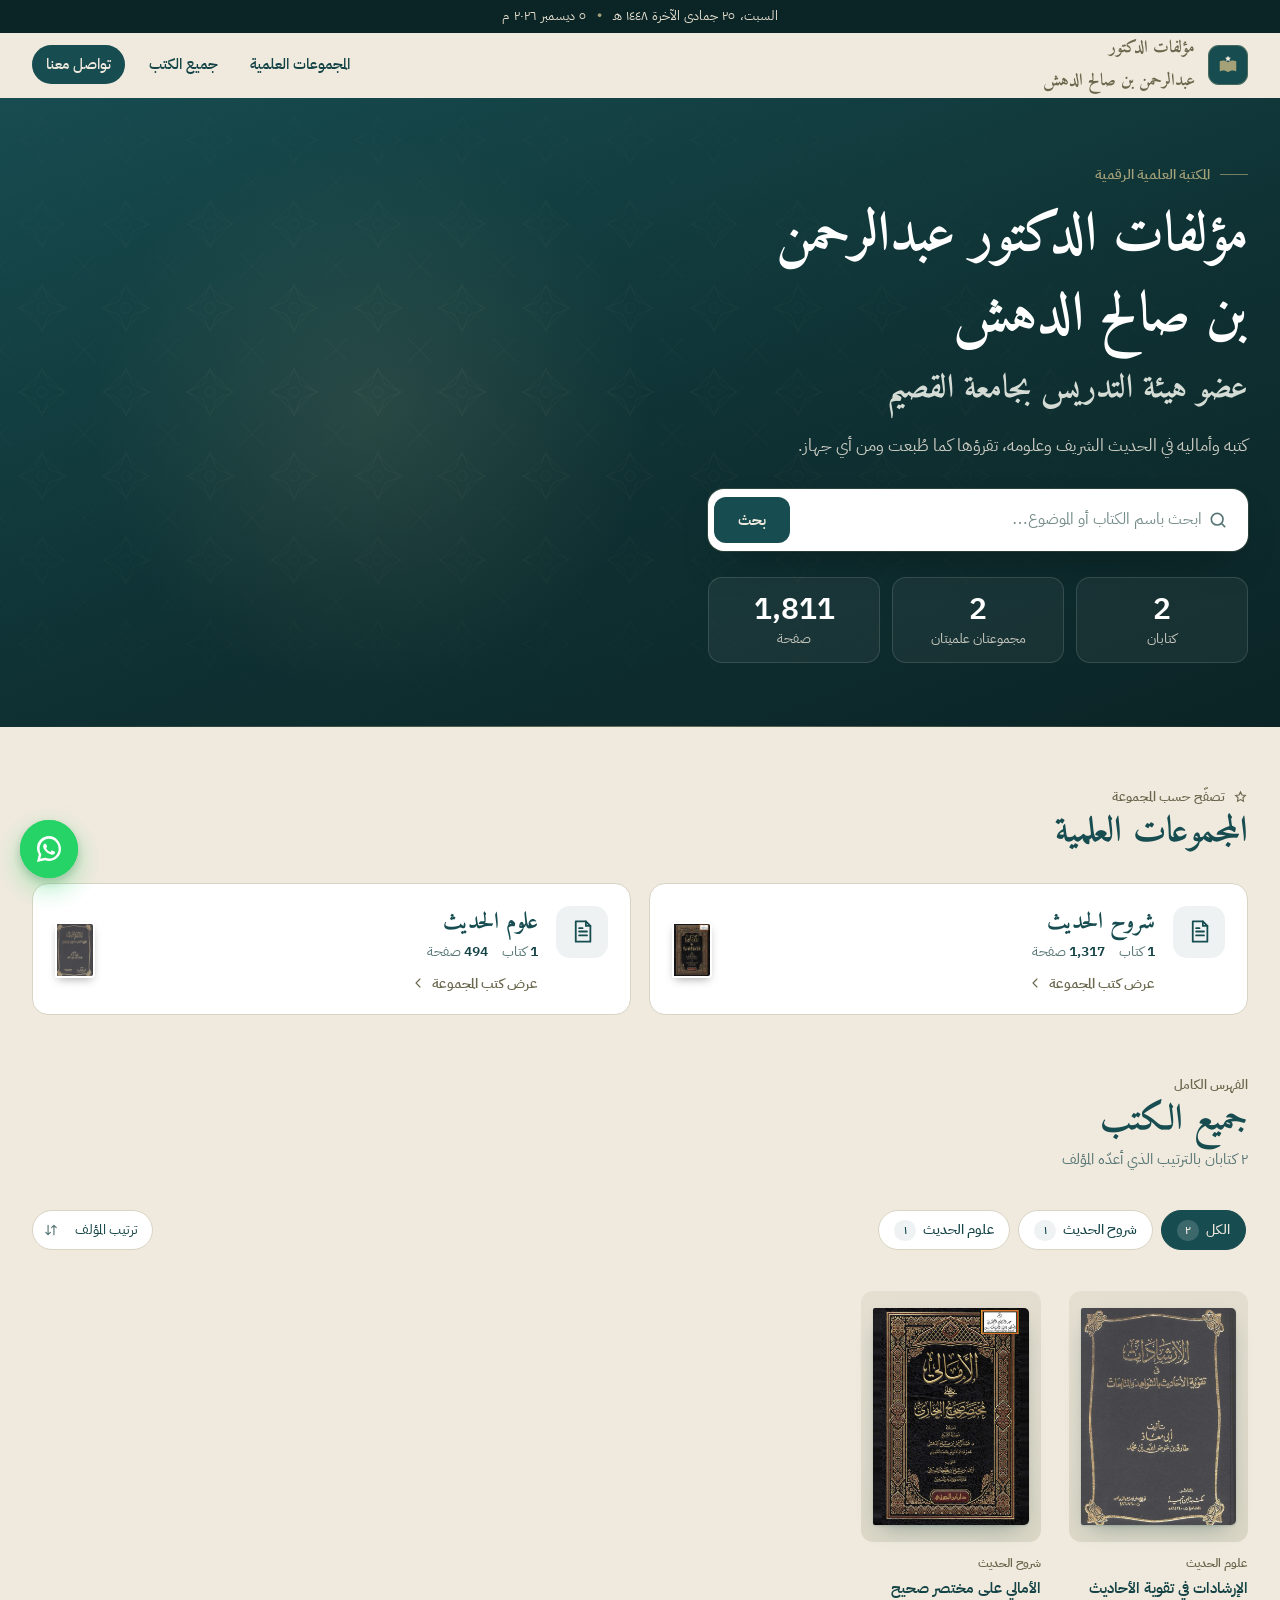
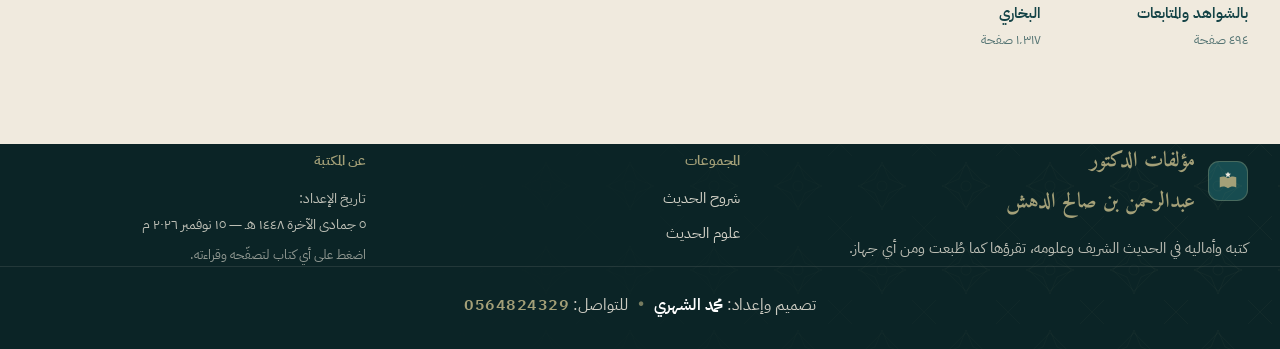
==== commit 78ab91ba: "v40: التثبيت كتطبيق (PWA) — manifest وأيقونات بألوان الهوية وعامل خدمة خفيف - tools/pwa.py يُستدعى م" ====
--- a/index.html
+++ b/index.html
@@ -25,13 +25,22 @@
 <meta name="twitter:image" content="https://mohdalshehri.github.io/aldahash/assets/og.jpg">
 <link rel="canonical" href="https://mohdalshehri.github.io/aldahash/">
 <!-- SHARE:END -->
-<link rel="apple-touch-icon" href="assets/apple-touch-icon.png">
 <meta name="theme-color" content="#174c50">
-<link rel="icon" href="data:image/svg+xml,%3Csvg xmlns='http://www.w3.org/2000/svg' viewBox='0 0 64 64'%3E%3Crect width='64' height='64' rx='14' fill='%23164e3b'/%3E%3Cpath d='M12 20c7-3 14-2 20 2v26c-6-4-13-5-20-2zM52 20c-7-3-14-2-20 2v26c6-4 13-5 20-2z' fill='%23c6a15b'/%3E%3Cpath d='M32 10l2.2 4.4 4.8.7-3.5 3.4.8 4.8-4.3-2.3-4.3 2.3.8-4.8-3.5-3.4 4.8-.7z' fill='%23f7f3e8'/%3E%3C/svg%3E">
 <!-- THEME:START (يُولَّد تلقائياً: python3 tools/configure.py) --><style id="lib-theme">:root:root{--t-primary:#174c50;--t-primary-rgb:23 76 80;--t-primary-l:#25575b;--t-primary-2:#11393c;--t-primary-2-rgb:17 57 60;--t-primary-d:#0f3133;--t-primary-d-rgb:15 49 51;--t-primary-dd:#0b2426;--t-primary-dd-rgb:11 36 38;--t-stage:#091e20;--t-stage-rgb:9 30 32;--t-sheet:#0c2628;--t-zoom:#07181a;--t-annbar-rgb:12 38 40;--t-accent:#a4a078;--t-accent-rgb:164 160 120;--t-accent-2-rgb:164 160 120;--t-accent-m:#8b8866;--t-accent-text:#6a674d;--t-bg:#f0eade;--t-bg-rgb:240 234 222;--t-bg-2:#e2ddcc;--t-card:#faf9f5;--t-soft:#e6e0d1;--t-line:#d7d4c3;--t-line-2:#d6d4c3;--t-ink:#144346;--t-ink-rgb:20 67 70;--t-muted:#567574;--t-muted-2:#5d7a79;--t-on-dark-2:#e2ddcc;--t-on-dark-3:#e8e3d4;--t-placeholder:#778e8b;--t-chip:#e7e3d8;--t-chip-h:#e1dbca;--t-tint:#e2ddcc;--t-tint-2:#ece6d9;--t-pg:#f7f3ed;--t-pg-2:#e8e3d4;--t-pg-ink:#a5a88f;--t-fan:#0d2a2c;--t-line-h:#c1bfa9;--t-line-h2:#c3c1ac;--t-frame:#e4dfd1;--t-frame-2:#dbd7c6;--t-frame-h:#d9d5c4;--t-frame-h2:#d0cdb9;--t-dot:#9ca492;--t-highlight:#d4dcd5;--t-pat:url("data:image/svg+xml,%3Csvg xmlns='http://www.w3.org/2000/svg' width='84' height='84' viewBox='0 0 84 84'%3E%3Cg fill='none' stroke='%23a4a078' stroke-width='.7' stroke-opacity='.22'%3E%3Cpath d='M42 18l7 17 17 7-17 7-7 17-7-17-17-7 17-7z'/%3E%3Crect x='27' y='27' width='30' height='30' transform='rotate(45 42 42)'/%3E%3Ccircle cx='42' cy='42' r='5'/%3E%3Cpath d='M0 0l12 12M84 0L72 12M0 84l12-12M84 84L72 72'/%3E%3C/g%3E%3C/svg%3E")}</style><!-- THEME:END -->
 <script>try{var _t=localStorage.getItem("lib-theme:"+location.pathname.replace(/[^/]*$/,""));if(_t){var _s=document.getElementById("lib-theme")||document.createElement("style");_s.id="lib-theme";_s.textContent=_t;if(!_s.parentNode)document.head.appendChild(_s)}}catch(e){}</script>
-<link rel="stylesheet" href="assets/style.css?v=43">
-<link rel="stylesheet" href="assets/home.css?v=51">
+<link rel="stylesheet" href="assets/style.css?v=52">
+<link rel="stylesheet" href="assets/home.css?v=52">
+<!-- PWA:START (يُولَّد تلقائياً: python3 tools/pwa.py) -->
+<link rel="manifest" href="manifest.webmanifest">
+<link rel="icon" type="image/png" sizes="32x32" href="assets/favicon-32.png">
+<link rel="icon" type="image/png" sizes="192x192" href="assets/icon-192.png">
+<link rel="apple-touch-icon" sizes="180x180" href="assets/apple-touch-icon.png">
+<meta name="mobile-web-app-capable" content="yes">
+<meta name="apple-mobile-web-app-capable" content="yes">
+<meta name="apple-mobile-web-app-title" content="د. الدهش">
+<meta name="apple-mobile-web-app-status-bar-style" content="default">
+<script>if("serviceWorker" in navigator)addEventListener("load",function(){navigator.serviceWorker.register("sw.js").catch(function(){})})</script>
+<!-- PWA:END -->
 </head>
 <body class="home">
 <div class="datebar" id="today" aria-label="تاريخ اليوم"></div>
@@ -182,7 +191,7 @@
   <svg viewBox="0 0 32 32" aria-hidden="true"><path fill="currentColor" d="M16.04 3C9.4 3 4 8.36 4 14.97c0 2.3.65 4.45 1.8 6.28L4 29l7.97-1.76a12.1 12.1 0 0 0 4.07.7C22.66 27.94 28 22.6 28 15.97 28 9.36 22.66 3 16.04 3Zm0 22.6c-1.3 0-2.56-.25-3.72-.73l-.27-.11-4.73 1.04 1.06-4.55-.18-.29a9.6 9.6 0 0 1-1.6-5.3c0-5.3 4.04-9.97 9.44-9.97 5.32 0 9.6 4.47 9.6 9.97 0 5.42-4.28 9.94-9.6 9.94Zm5.3-7.2c-.29-.15-1.72-.85-1.98-.95-.27-.1-.46-.15-.66.15-.19.29-.75.95-.92 1.14-.17.2-.34.22-.63.08-.29-.15-1.22-.45-2.33-1.43-.86-.77-1.44-1.71-1.61-2-.17-.3-.02-.45.13-.6.13-.13.29-.34.44-.51.14-.17.19-.29.29-.49.1-.2.05-.37-.03-.51-.07-.15-.65-1.57-.9-2.15-.23-.56-.47-.49-.65-.5h-.56c-.2 0-.51.08-.78.37-.27.29-1.02 1-1.02 2.43s1.05 2.82 1.2 3.02c.14.2 2.06 3.14 5 4.4.7.3 1.24.48 1.67.62.7.22 1.34.19 1.84.12.56-.08 1.72-.7 1.97-1.38.24-.68.24-1.26.17-1.38-.07-.12-.27-.2-.56-.34Z"/></svg>
   <span class="wa-tip">تواصل معنا</span>
 </a>
-<script src="assets/common.js?v=40"></script>
+<script src="assets/common.js?v=52"></script>
 <script>
 (async function () {
   const { loadLibrary, readerUrl, ar, store, en, track, hits, bookPath, plural } = window.Lib;
